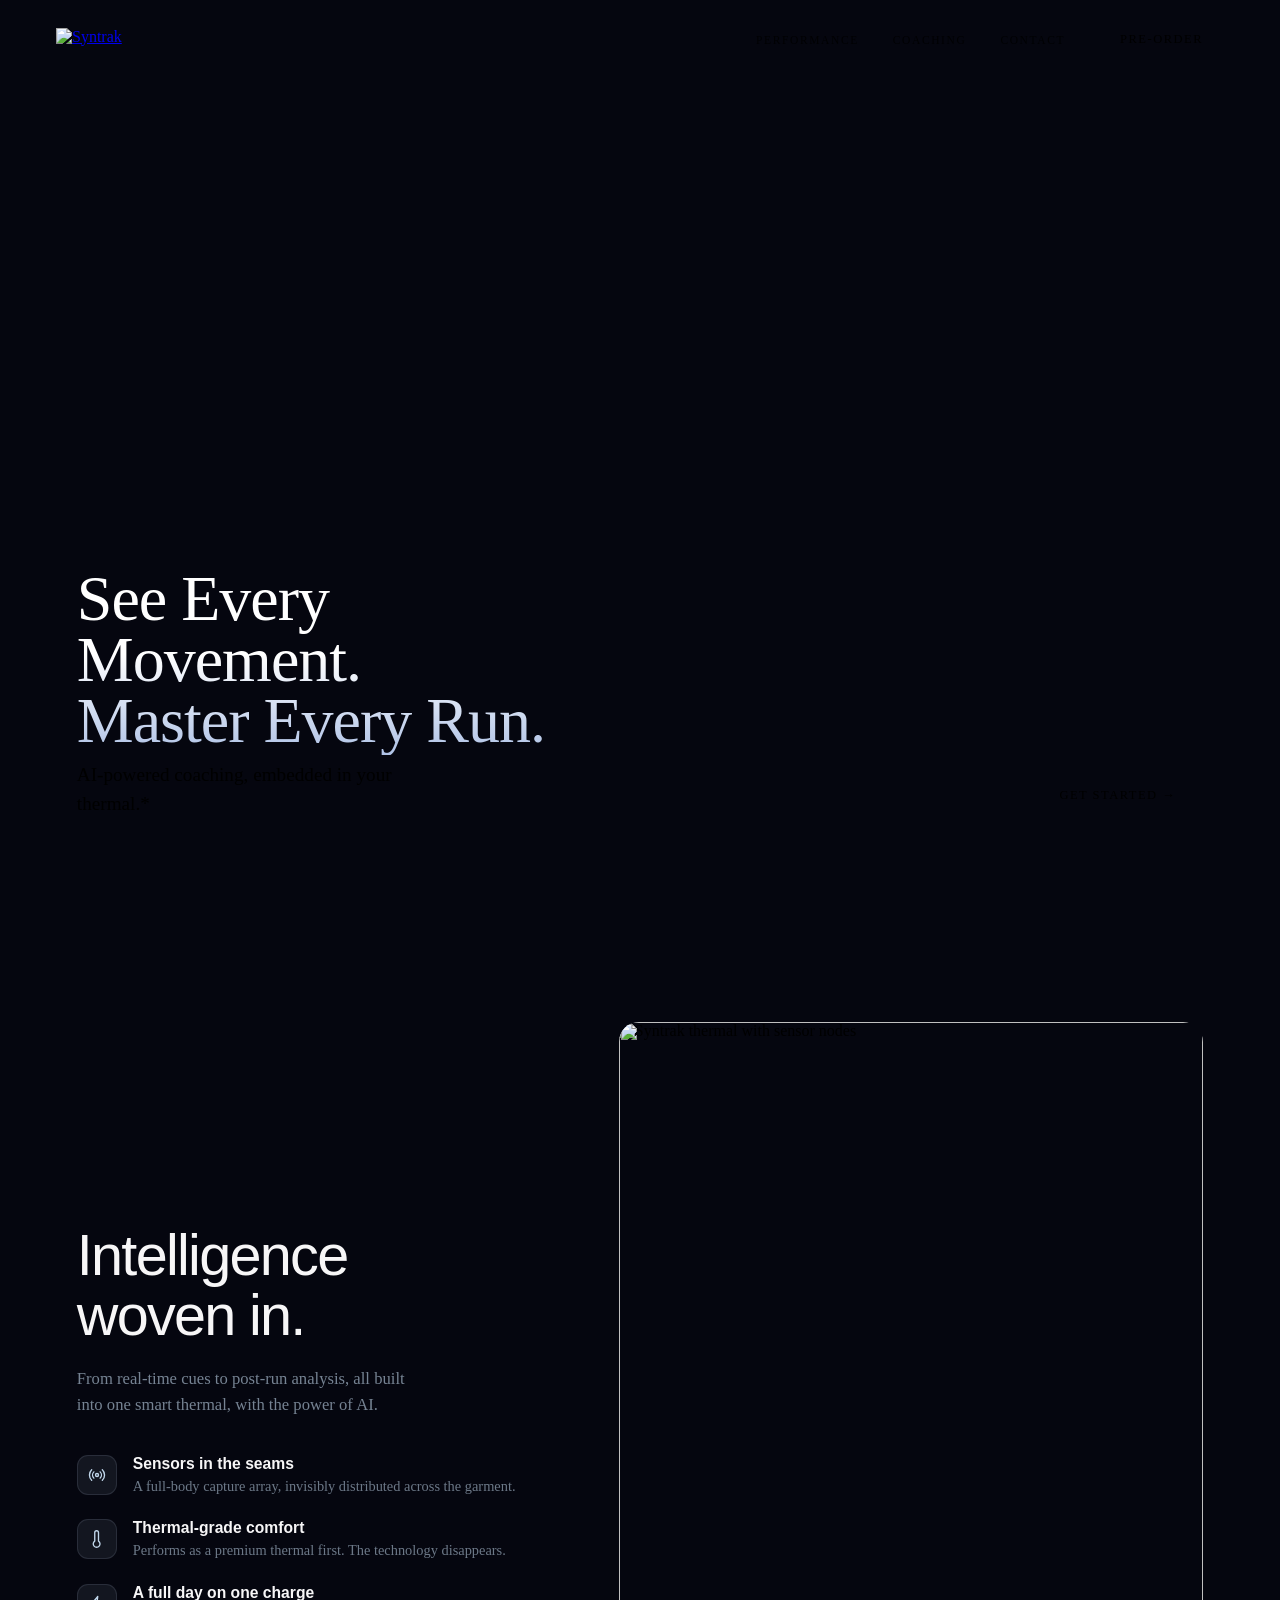
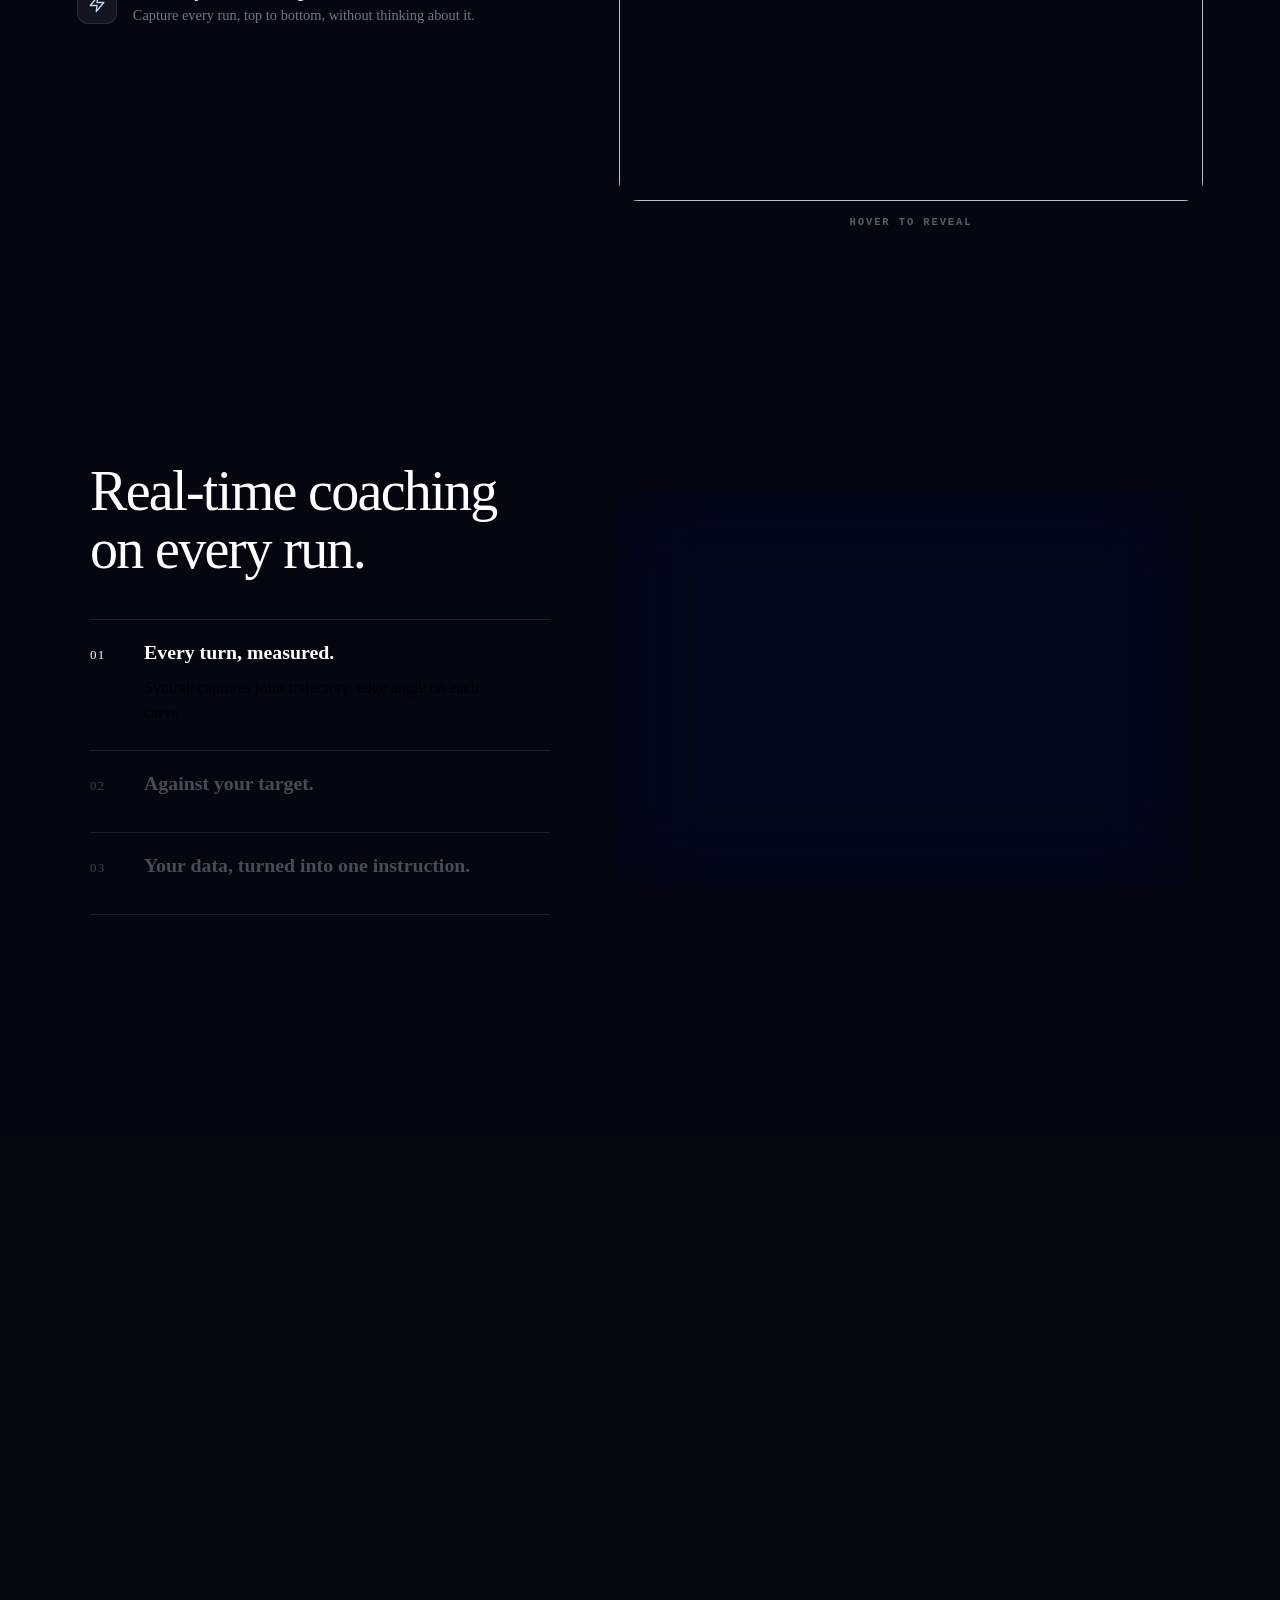
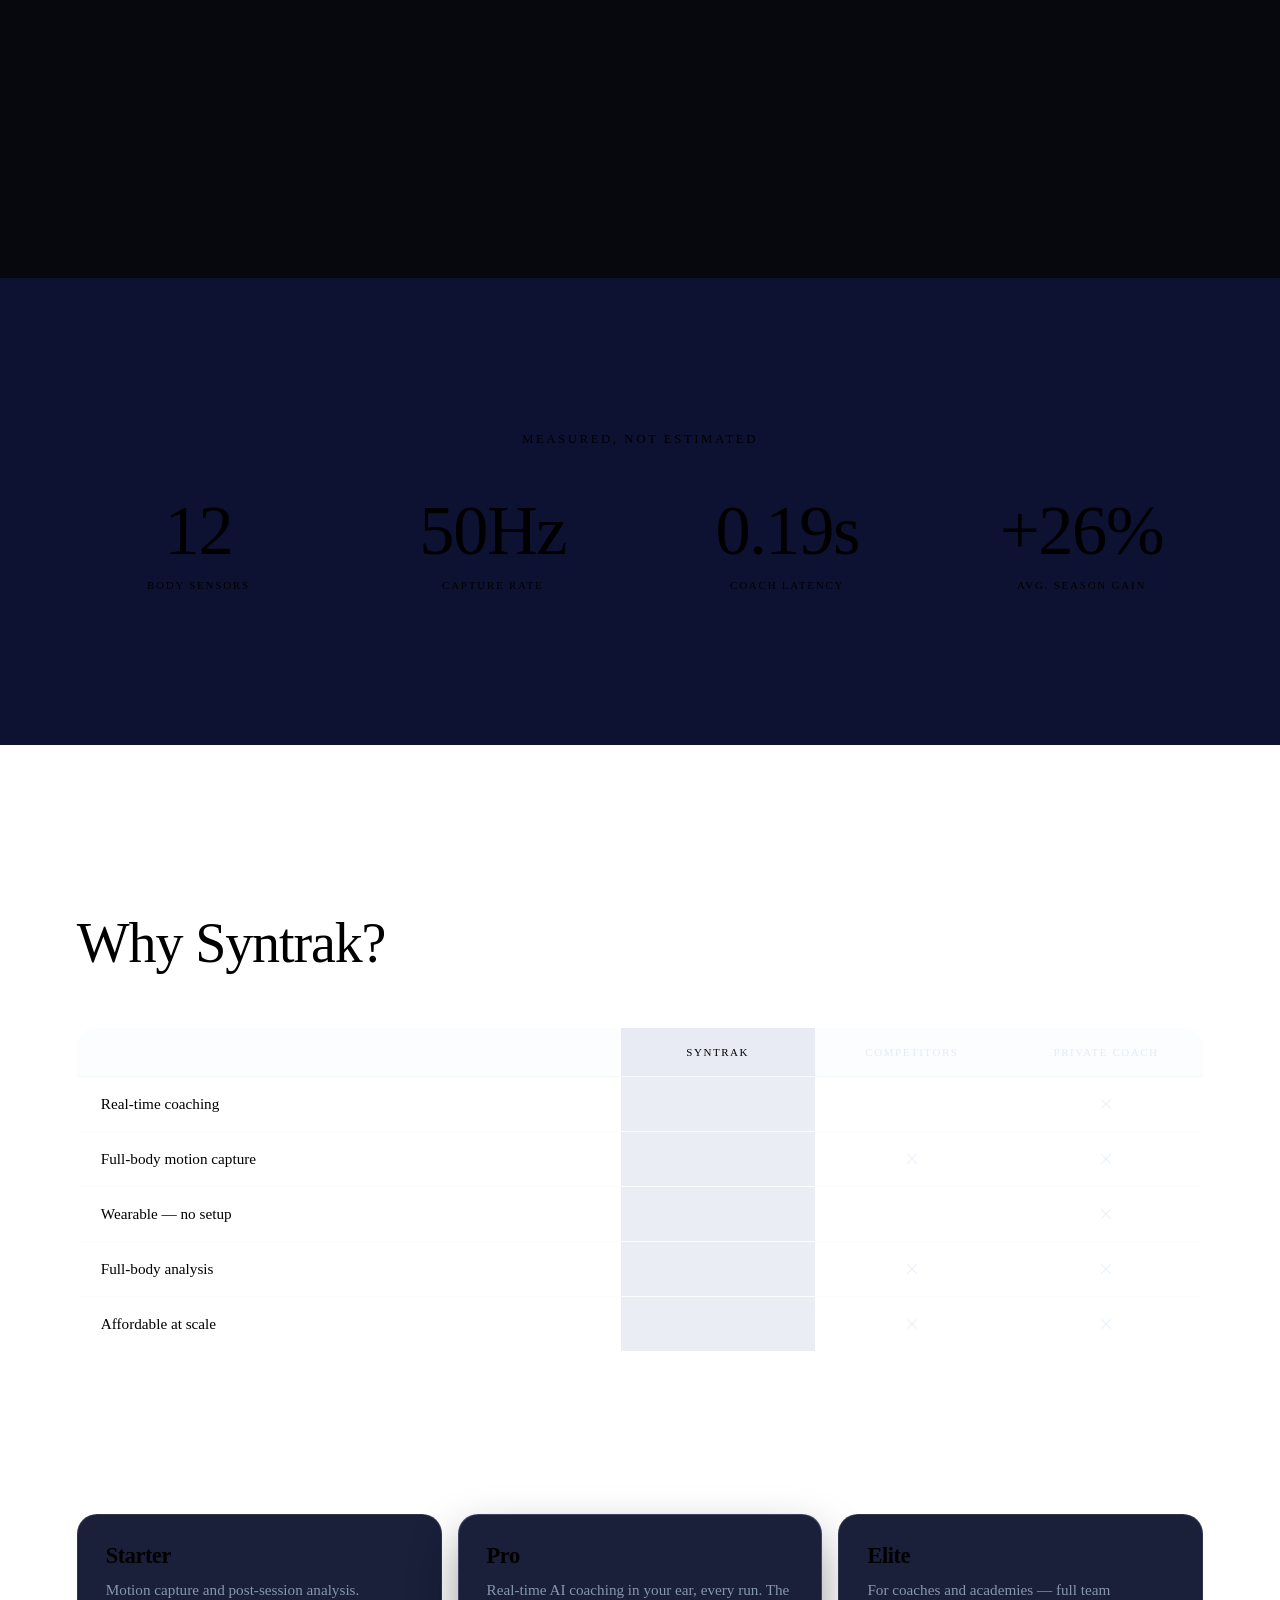
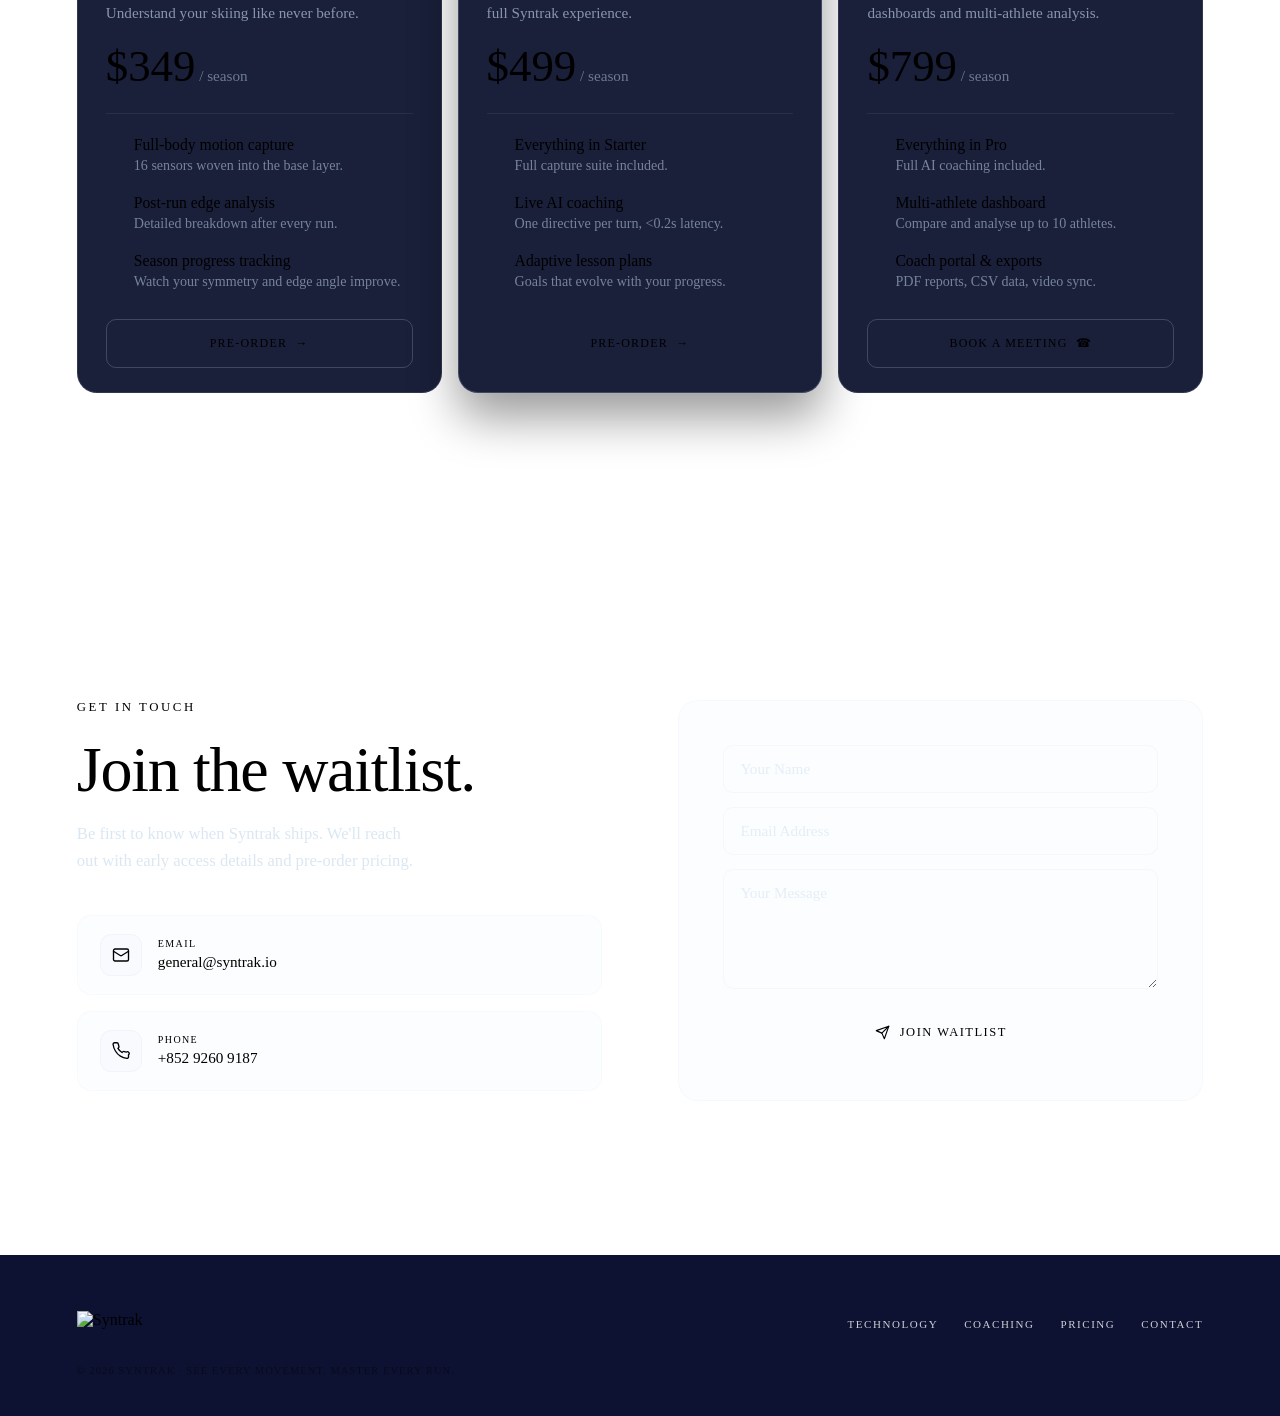
==== index.html @ 3a10c864 "Mobile UX audit fixes: scroll reveal, resize handling, table/stats alignment, tactile buttons" ====
<!DOCTYPE html>
<html lang="en">
<head>
<meta charset="utf-8">
<meta name="viewport" content="width=device-width, initial-scale=1">
<title>Syntrak — See Every Movement. Master Every Run.</title>
<meta name="description" content="Syntrak turns your ski base layer into a precision motion-capture and AI coaching system. See every movement. Master every run.">
<link rel="stylesheet" href="colors_and_type.css">
<link rel="stylesheet" href="landing/site.css">
<link rel="preload" as="image" href="assets/product/thermal-plain2.png" fetchpriority="high">
</head>
<body class="hide-eyebrows">

<!-- ===================== NAV ===================== -->
<nav id="nav">
  <a href="#hero" aria-label="Syntrak home">
    <img class="logo logo-light" src="assets/logo/syntrak-horizontal-white.png" alt="Syntrak">
    <img class="logo logo-dark" src="assets/logo/syntrak-horizontal.png" alt="Syntrak">
  </a>
  <div class="links">
    <a href="#performance" style="font-family: 'Inter Tight'">PERFORMANCE</a>
    <a href="#data-seq" style="font-family: 'Inter Tight'">COACHING</a>
    <a href="#contact" style="font-family: 'Inter Tight'">CONTACT</a>
    <a href="#pricing" class="btn navcta" style="border-radius: 30px">Pre-order</a>
  </div>
</nav>

<!-- ===================== HERO ===================== -->
<header id="hero" data-nav="dark" data-screen-label="Hero">
  <div class="hero-video-wrap">
    <video id="hero-video" autoplay muted loop playsinline preload="auto">
      <source src="assets/Syntrak Hero.mov" type="video/mp4">
    </video>
    <div class="hero-vignette"></div>
  </div>
  <div class="hero-sticky">
    <div class="hero-text">
      <p class="hero-name head-eyebrow">Syntrak Base Layer · Gen 1</p>
      <h1 class="hero-title" style="font-size: clamp(2.4rem, 6.4vw, 4rem); padding: 16px 0px 4px; letter-spacing: clamp(-1px, -0.03em, -2px); line-height: 0.95; font-weight: 500; font-family: 'Inter Tight'">See Every Movement.<br><span style="color: #ffffff00">Master Every Run.</span></h1>
      <p class="hero-sub" style="margin: 6px 0px 0px">AI-powered coaching, embedded in your thermal.*</p>
    </div>
    <div class="hero-cta">
      <a href="#pricing" class="btn btn-primary" style="border-radius: 30px; gap: 10px">GET STARTED →</a>
    </div>
  </div>
</header>

<!-- ===================== THERMAL REVEAL ===================== -->
<section id="performance" class="thermal-hero" data-nav="dark" data-screen-label="Thermal reveal" style="background-color: rgb(5, 6, 15); padding: 122px 0px 8px">
  <div class="th-wrap">
    <div class="th-left">
      <h2 class="th-headline" style="font-weight: 500">Intelligence<br>woven in.</h2>
      <p class="th-sub">From real-time cues to post-run analysis, all built into one smart thermal, with the power of AI.</p>
      <ul class="th-features">
        <li>
          <span class="th-icon"><svg viewBox="0 0 24 24"><circle cx="12" cy="12" r="2"/><path d="M4.9 19.1a10 10 0 0 1 0-14.2M7.8 16.2a6 6 0 0 1 0-8.4m8.4 0a6 6 0 0 1 0 8.4m2.9 2.9a10 10 0 0 0 0-14.2"/></svg></span>
          <div><strong>Sensors in the seams</strong><p>A full-body capture array, invisibly distributed across the garment.</p></div>
        </li>
        <li>
          <span class="th-icon"><svg viewBox="0 0 24 24"><path d="M14 14.76V3.5a2.5 2.5 0 0 0-5 0v11.26a4.5 4.5 0 1 0 5 0z"/></svg></span>
          <div><strong>Thermal-grade comfort</strong><p>Performs as a premium thermal first. The technology disappears.</p></div>
        </li>
        <li>
          <span class="th-icon"><svg viewBox="0 0 24 24"><polygon points="13 2 3 14 12 14 11 22 21 10 12 10 13 2"/></svg></span>
          <div><strong>A full day on one charge</strong><p>Capture every run, top to bottom, without thinking about it.</p></div>
        </li>
      </ul>
    </div>
    <div class="th-right">
      <div class="th-img-wrap" id="th-img-wrap">
        <img class="th-base" src="assets/product/thermal-tech2.png" alt="Syntrak thermal with sensor nodes" draggable="false">
        <img class="th-top" id="th-top" src="assets/product/thermal-plain2.png" alt="" draggable="false" fetchpriority="high">
        <div class="th-cursor" id="th-cursor"></div>
      </div>
      <span class="th-label" style="padding: 0px; line-height: 1.45; font-weight: 600; color: rgba(255, 255, 255, 0.35)">HOVER TO REVEAL</span>
    </div>
  </div>
</section>

<!-- ===================== DATA SEQUENCE (sticky, dark) ===================== -->
<section id="data-seq" class="theme-dark" data-nav="dark" data-screen-label="Data sequence">
  <div class="track">
    <div class="pin" style="background-color: rgb(5, 6, 15)">
      <div class="pin-inner">
        <!-- left: Whoop-style numbered scroll list -->
        <div class="seq-copy">
          <h2 class="headline seq-title" style="font-weight: 500; letter-spacing: -0.03em; font-size: clamp(1.8rem, 4.5vw, 3.5rem)">Real-time coaching on every run.</h2>
          <div class="seq-list">
            <div class="seq-item active" data-step="0">
              <div class="seq-row">
                <span class="seq-num">01</span>
                <h3 class="seq-heading">Every turn, measured.</h3>
              </div>
              <p class="seq-body">Syntrak captures joint trajectory, edge angle on
each carve</p>
            </div>
            <div class="seq-item" data-step="1">
              <div class="seq-row">
                <span class="seq-num">02</span>
                <h3 class="seq-heading">Against your target.</h3>
              </div>
              <p class="seq-body">Your line is mapped against the ideal for the pitch. The gap is where the run is won.</p>
            </div>
            <div class="seq-item" data-step="2">
              <div class="seq-row">
                <span class="seq-num">03</span>
                <h3 class="seq-heading">Your data, turned into one instruction.</h3>
              </div>
              <p class="seq-body">No raw numbers. Live AI coaching gives one clear move, for each turn.</p>
            </div>
          </div>
        </div>

        <!-- right: viz card -->
        <div class="seq-phone" style="line-height: 1.4; padding: 42px 0px 0px">
          <div class="viz seq-viz">
            <div class="viz-head">
              <div class="viz-readout ro-big"><span id="ro-num">0</span><span class="ro-unit">°</span></div>
              <div class="eyebrow" style="margin-left: 10px; color: var(--powder-blue); align-self: flex-end; padding-bottom: 4px; margin: 0px 0px 22px -4px">EDGE ANGLE</div>
            </div>
            <svg viewBox="0 0 480 170" preserveAspectRatio="xMidYMid meet" aria-hidden="true">
              <g stroke="rgba(193,215,235,.10)" stroke-width="1">
                <line x1="0" y1="42" x2="480" y2="42"></line>
                <line x1="0" y1="85" x2="480" y2="85"></line>
                <line x1="0" y1="128" x2="480" y2="128"></line>
              </g>
              <path id="path-target" d="M0,112 C60,112 82,86 120,86 C158,86 180,112 240,112 C300,112 322,84 360,84 C398,84 420,112 480,112"
                    fill="none" stroke="var(--kinetic-gold)" stroke-width="2.5" stroke-dasharray="5 6" opacity="0"></path>
              <path id="path-you" d="M0,120 C60,120 82,60 120,60 C158,60 180,124 240,124 C300,124 322,44 360,44 C398,44 420,112 480,112"
                    fill="none" stroke="var(--slate-blue)" stroke-width="3"></path>
              <circle id="marker" r="5" fill="var(--bright-white)" cx="0" cy="120"></circle>
            </svg>
            <div class="legend">
              <span><span class="key" style="background:var(--slate-blue)"></span>Your edge</span>
              <span id="legend-target" style="opacity:0"><span class="key" style="background:var(--kinetic-gold)"></span>Average</span>
            </div>
            <div class="viz-directive">
              <p class="coach-label">Coach</p>
              <p class="coach-text" id="ro-dtext">Hold the edge longer through the fall line.</p>
            </div>
          </div>
        </div>
      </div>
    </div>
  </div>
</section>

<!-- ===================== STATS (dark) ===================== -->
<section class="section theme-darker" data-nav="dark" data-screen-label="Stats">
  <div class="wrap">
    <p class="eyebrow reveal" style="text-align: center; color: var(--powder-blue); font-weight: 500">Measured, not estimated</p>
    <div class="stat-grid" style="margin-top:48px">
      <div class="stat reveal d1"><div class="num"><span data-count="13">12</span></div><div class="cap">Body sensors</div></div>
      <div class="stat reveal d2"><div class="num"><span data-count="52">0</span><span class="suf">Hz</span></div><div class="cap">Capture rate</div></div>
      <div class="stat reveal d3"><div class="num"><span data-count="0.20" data-decimals="2">0</span><span class="suf">s</span></div><div class="cap">Coach latency</div></div>
      <div class="stat reveal d4"><div class="num"><span class="suf">+</span><span data-count="27">0</span><span class="suf">%</span></div><div class="cap">Avg. season gain</div></div>
    </div>
  </div>
</section>

<!-- ===================== COMPARISON TABLE ===================== -->
<section class="section theme-dark" data-nav="dark" data-screen-label="Comparison" style="padding: 169px 0px 9px">
  <div class="wrap">
    <p class="eyebrow head-eyebrow" style="text-align:center;color:var(--powder-blue);margin-bottom:14px">How we compare</p>
    <h2 class="headline reveal" style="text-align: left; margin-bottom: 56px; font-size: clamp(2rem, 4.5vw, 3.5rem); font-weight: 500">Why Syntrak?</h2>
    <div class="compare-table reveal d1">
      <div class="compare-head">
        <div class="compare-cell compare-feat" style="color: rgba(255, 255, 255, 0.45); font-family: 'Inter Tight'">Feature</div>
        <div class="compare-cell compare-us">Syntrak</div>
        <div class="compare-cell">Competitors</div>
        <div class="compare-cell" style="font-family: 'Inter Tight'">Private Coach</div>
      </div>
      <div class="compare-row">
        <div class="compare-cell compare-feat">Real-time coaching</div>
        <div class="compare-cell compare-us" data-icon="check"></div>
        <div class="compare-cell" data-icon="check"></div>
        <div class="compare-cell" data-icon="x"></div>
      </div>
      <div class="compare-row">
        <div class="compare-cell compare-feat">Full-body motion capture</div>
        <div class="compare-cell compare-us" data-icon="check"></div>
        <div class="compare-cell" data-icon="x"></div>
        <div class="compare-cell" data-icon="x"></div>
      </div>
      <div class="compare-row">
        <div class="compare-cell compare-feat">Wearable — no setup</div>
        <div class="compare-cell compare-us" data-icon="check"></div>
        <div class="compare-cell" data-icon="check"></div>
        <div class="compare-cell" data-icon="x"></div>
      </div>
      <div class="compare-row">
        <div class="compare-cell compare-feat">Full-body analysis</div>
        <div class="compare-cell compare-us" data-icon="check"></div>
        <div class="compare-cell" data-icon="x"></div>
        <div class="compare-cell" data-icon="x"></div>
      </div>
      <div class="compare-row">
        <div class="compare-cell compare-feat">Affordable at scale</div>
        <div class="compare-cell compare-us" data-icon="check"></div>
        <div class="compare-cell" data-icon="x"></div>
        <div class="compare-cell" data-icon="x"></div>
      </div>
    </div>
  </div>
</section>

<!-- ===================== PRICING (dark) ===================== -->
<section id="pricing" class="section theme-dark" data-nav="dark" data-screen-label="Pricing">
  <div class="wrap">
    <div class="pricing-grid reveal">

      <!-- Starter -->
      <div class="plan-card" style="background-color: rgb(26, 31, 58)">
        <div class="plan-top">
          <h3 class="plan-name">Starter</h3>
          <p class="plan-desc">Motion capture and post-session analysis. Understand your skiing like never before.</p>
          <div class="plan-price">$349<span class="plan-per"> / season</span></div>
        </div>
        <ul class="plan-features">
          <li><span class="plan-check" data-icon="check"></span><div><strong>Full-body motion capture</strong><p>16 sensors woven into the base layer.</p></div></li>
          <li><span class="plan-check" data-icon="check"></span><div><strong>Post-run edge analysis</strong><p>Detailed breakdown after every run.</p></div></li>
          <li><span class="plan-check" data-icon="check"></span><div><strong>Season progress tracking</strong><p>Watch your symmetry and edge angle improve.</p></div></li>
        </ul>
        <a href="#contact" class="plan-btn plan-btn-ghost">Pre-order &nbsp;→</a>
      </div>

      <!-- Pro (featured) -->
      <div class="plan-card plan-card--featured">
        <div class="plan-top">
          <h3 class="plan-name">Pro</h3>
          <p class="plan-desc">Real-time AI coaching in your ear, every run. The full Syntrak experience.</p>
          <div class="plan-price">$499<span class="plan-per"> / season</span></div>
        </div>
        <ul class="plan-features">
          <li><span class="plan-check" data-icon="check"></span><div><strong>Everything in Starter</strong><p>Full capture suite included.</p></div></li>
          <li><span class="plan-check" data-icon="check"></span><div><strong>Live AI coaching</strong><p>One directive per turn, &lt;0.2s latency.</p></div></li>
          <li><span class="plan-check" data-icon="check"></span><div><strong>Adaptive lesson plans</strong><p>Goals that evolve with your progress.</p></div></li>
        </ul>
        <a href="#contact" class="plan-btn plan-btn-primary">Pre-order &nbsp;→</a>
      </div>

      <!-- Elite -->
      <div class="plan-card" style="background-color: rgb(26, 31, 58)">
        <div class="plan-top">
          <h3 class="plan-name">Elite</h3>
          <p class="plan-desc">For coaches and academies — full team dashboards and multi-athlete analysis.</p>
          <div class="plan-price">$799<span class="plan-per"> / season</span></div>
        </div>
        <ul class="plan-features">
          <li><span class="plan-check" data-icon="check"></span><div><strong>Everything in Pro</strong><p>Full AI coaching included.</p></div></li>
          <li><span class="plan-check" data-icon="check"></span><div><strong>Multi-athlete dashboard</strong><p>Compare and analyse up to 10 athletes.</p></div></li>
          <li><span class="plan-check" data-icon="check"></span><div><strong>Coach portal &amp; exports</strong><p>PDF reports, CSV data, video sync.</p></div></li>
        </ul>
        <a href="#contact" class="plan-btn plan-btn-ghost">Book a meeting &nbsp;☎</a>
      </div>

    </div>
  </div>
</section>

<!-- ===================== CONTACT ===================== -->
<section id="contact" class="section theme-dark" data-nav="dark" data-screen-label="Contact">
  <div class="wrap">
    <div class="contact-grid">

      <!-- Left: info -->
      <div class="contact-info reveal">
        <p class="eyebrow" style="color: var(--powder-blue)">Get in touch</p>
        <h2 class="headline" style="font-weight: 500; margin-bottom: 16px">Join the waitlist.</h2>
        <p class="contact-sub">Be first to know when Syntrak ships. We'll reach out with early access details and pre-order pricing.</p>

        <div class="contact-cards">
          <a class="contact-card" href="mailto:general@syntrak.io">
            <span class="contact-icon">
              <svg viewBox="0 0 24 24" fill="none" stroke="currentColor" stroke-width="1.8" stroke-linecap="round" stroke-linejoin="round"><rect width="20" height="16" x="2" y="4" rx="2"/><path d="m22 7-8.97 5.7a1.94 1.94 0 0 1-2.06 0L2 7"/></svg>
            </span>
            <div>
              <p class="contact-card-label">Email</p>
              <p class="contact-card-value">general@syntrak.io</p>
            </div>
          </a>
          <a class="contact-card" id="phone-card" href="tel:+85292609187" onclick="copyPhone()">
            <span class="contact-icon">
              <svg viewBox="0 0 24 24" fill="none" stroke="currentColor" stroke-width="1.8" stroke-linecap="round" stroke-linejoin="round"><path d="M22 16.92v3a2 2 0 0 1-2.18 2 19.79 19.79 0 0 1-8.63-3.07A19.5 19.5 0 0 1 4.58 12 19.79 19.79 0 0 1 1.49 3.35 2 2 0 0 1 3.47 1h3a2 2 0 0 1 2 1.72c.127.96.361 1.903.7 2.81a2 2 0 0 1-.45 2.11L7.91 8.5a16 16 0 0 0 5.55 5.55l.86-.86a2 2 0 0 1 2.11-.45c.907.339 1.85.573 2.81.7A2 2 0 0 1 22 16.92z"/></svg>
            </span>
            <div>
              <p class="contact-card-label">Phone</p>
              <p class="contact-card-value">+852 9260 9187</p>
            </div>
          </a>

          <!-- clipboard toast -->
          <div id="copy-toast" style="
            position:fixed; bottom:36px; left:50%; transform:translateX(-50%) translateY(6px);
            display:flex; align-items:center; gap:7px;
            font-family:'Inter Tight',sans-serif; font-size:.88rem; font-weight:500;
            color:rgba(193,215,235,.9);
            background:none; border:none; pointer-events:none;
            opacity:0; transition:opacity .25s ease, transform .25s ease;
            z-index:9999;
          ">
            <svg width="13" height="13" viewBox="0 0 24 24" fill="none" stroke="currentColor" stroke-width="2" stroke-linecap="round" stroke-linejoin="round"><rect width="14" height="14" x="8" y="8" rx="2"/><path d="M4 16c-1.1 0-2-.9-2-2V4c0-1.1.9-2 2-2h10c1.1 0 2 .9 2 2"/></svg>
            Copied to clipboard
          </div>
          <script>
            (function(){
              var toastTimer;
              window.copyPhone = function() {
                navigator.clipboard.writeText('+852 9260 9187').then(function() {
                  var t = document.getElementById('copy-toast');
                  clearTimeout(toastTimer);
                  t.style.opacity = '1';
                  t.style.transform = 'translateX(-50%) translateY(0)';
                  toastTimer = setTimeout(function() {
                    t.style.opacity = '0';
                    t.style.transform = 'translateX(-50%) translateY(6px)';
                  }, 2000);
                });
              };
            })();
          </script>
        </div>
      </div>

      <!-- Right: form -->
      <div class="contact-form-wrap reveal d1">
        <div data-fs-success class="fs-feedback fs-success"></div>
        <div data-fs-error class="fs-feedback fs-error"></div>
        <form class="contact-form" id="contact-form">
          <div class="contact-field">
            <input class="contact-input" type="text" placeholder="Your Name" name="name" required data-fs-field>
            <span data-fs-error="name" class="fs-field-error"></span>
          </div>
          <div class="contact-field">
            <input class="contact-input" type="email" placeholder="Email Address" name="email" required data-fs-field>
            <span data-fs-error="email" class="fs-field-error"></span>
          </div>
          <div class="contact-field">
            <textarea class="contact-input contact-textarea" placeholder="Your Message" name="message" rows="4" data-fs-field></textarea>
            <span data-fs-error="message" class="fs-field-error"></span>
          </div>
          <button type="submit" class="btn btn-primary contact-submit" data-fs-submit-btn>
            <svg viewBox="0 0 24 24" fill="none" stroke="currentColor" stroke-width="1.8" stroke-linecap="round" stroke-linejoin="round" style="width:15px;height:15px"><path d="m22 2-7 20-4-9-9-4Z"/><path d="M22 2 11 13"/></svg>
            Join Waitlist
          </button>
        </form>
        <script src="https://unpkg.com/@formspree/ajax@1" defer></script>
      </div>

    </div>
  </div>
</section>

<!-- ===================== FOOTER ===================== -->
<footer id="footer" data-nav="dark">
  <div class="wrap">
    <div class="frow">
      <img src="assets/logo/syntrak-horizontal-white.png" alt="Syntrak">
      <div class="flinks">
        <a href="#performance" style="color: rgb(255, 255, 255); font-weight: 500">Technology</a>
        <a href="#data-seq" style="color: rgb(255, 255, 255); font-weight: 500">COACHING</a>
        <a href="#pricing" style="font-weight: 500; color: rgb(255, 255, 255)">Pricing</a>
        <a href="#contact" style="font-weight: 500; color: rgb(255, 255, 255)">Contact</a>
      </div>
    </div>
    <div class="legal">© 2026 Syntrak · See every movement. Master every run.</div>
  </div>
</footer>

<script src="landing/site.js"></script>
</body>
</html>
---- landing/site.css ----
/* ============================================================
   SYNTRAK — Landing page styles
   Layout, sections, reveals. Tokens come from colors_and_type.css.
   Apple-rhythm alternating dark/light · Whoop-style data moments.
   ============================================================ */

* { box-sizing: border-box; }
html { scroll-behavior: smooth; -webkit-font-smoothing: antialiased; text-rendering: optimizeLegibility; }
body { margin: 0; background: var(--syntrak-blue); color: var(--text); font-family: var(--font-body); font-weight: 300; overflow-x: hidden; }
img { display: block; max-width: 100%; }

/* ---------- shared rhythm ---------- */
.section { position: relative; z-index: 1; padding: clamp(96px, 12vw, 180px) 0; }
.wrap { width: min(1200px, 88vw); margin: 0 auto; }
.wrap-narrow { width: min(820px, 88vw); margin: 0 auto; }

.theme-dark  { background: var(--syntrak-blue); color: var(--bright-white); }
.theme-darker{ background: #0E1232; color: var(--bright-white); }
.theme-light { background: var(--bright-white); color: var(--syntrak-blue); }
.theme-sand  { background: var(--sand); color: var(--syntrak-blue); }

/* ---------- type helpers ---------- */
.eyebrow {
  font-family: var(--font-mono); font-weight: 300; text-transform: uppercase;
  letter-spacing: 0.2em; font-size: clamp(11px, 1vw, 13px);
  color: var(--slate-blue); margin: 0 0 22px;
}
.theme-dark .eyebrow, .theme-darker .eyebrow { color: var(--powder-blue); }
.display {
  font-family: var(--head-font, var(--font-body)); text-transform: var(--head-case, none); font-weight: var(--head-weight, 700);
  font-size: clamp(2.6rem, 7vw, 6.2rem); line-height: 0.96; letter-spacing: -0.02em; margin: 0;
}
.headline {
  font-family: var(--head-font, var(--font-body)); text-transform: var(--head-case, none); font-weight: var(--head-weight, 700);
  font-size: clamp(2rem, 5vw, 4rem); line-height: 1.04; letter-spacing: -0.02em; margin: 0;
}
.lede {
  font-weight: 300; font-size: clamp(1.15rem, 1.7vw, 1.6rem); line-height: 1.5;
  color: var(--text-muted); max-width: 30ch;
}
.theme-dark .lede, .theme-darker .lede { color: var(--powder-blue); }
.measure { max-width: 54ch; }

/* ---------- buttons ---------- */
.btn {
  font-family: var(--font-mono); text-transform: uppercase; letter-spacing: 0.12em;
  font-size: 12.5px; font-weight: 500; border-radius: 10px; padding: 15px 26px;
  border: 1px solid transparent; cursor: pointer; display: inline-flex; align-items: center; gap: 9px;
  text-decoration: none; transition: transform .14s ease, background .18s ease, box-shadow .18s ease, border-color .18s ease;
}
.btn:hover { transform: translateY(-2px); }
.btn:active { transform: translateY(0) scale(.97); transition-duration: .06s; }
.btn-primary { background: var(--bright-white); color: var(--syntrak-blue); }
.btn-primary:hover { box-shadow: 0 10px 30px rgba(247,246,247,.18); }
.btn-primary:active { box-shadow: 0 3px 10px rgba(247,246,247,.12); }
.theme-light .btn-primary, .theme-sand .btn-primary { background: var(--syntrak-blue); color: var(--bright-white); }
.theme-light .btn-primary:hover, .theme-sand .btn-primary:hover { background: var(--primary-hover); }
.btn-accent { background: var(--kinetic-gold); color: var(--syntrak-blue); }
.btn-accent:hover { box-shadow: 0 10px 30px rgba(218,178,111,.32); }
.btn-ghost { background: transparent; color: currentColor; border-color: currentColor; opacity: .9; }
.btn-ghost:hover { opacity: 1; background: rgba(255,255,255,.06); }
.theme-light .btn-ghost:hover, .theme-sand .btn-ghost:hover { background: rgba(19,24,64,.05); }

/* ---------- nav ---------- */
#nav {
  position: fixed; inset: 0 0 auto 0; z-index: 100; display: flex; align-items: center;
  justify-content: space-between; padding: 20px clamp(20px, 5vw, 56px);
  transition: background .3s ease, backdrop-filter .3s ease, border-color .3s ease, padding .3s ease;
  border-bottom: 1px solid transparent;
}
#nav.scrolled { background: rgba(19,24,64,.72); backdrop-filter: blur(14px) saturate(140%); border-bottom-color: rgba(193,215,235,.12); padding-top: 14px; padding-bottom: 14px; }
#nav.scrolled.on-light { background: rgba(247,246,247,.78); border-bottom-color: rgba(19,24,64,.10); }
#nav .logo { height: 24px; width: auto; transition: opacity .25s ease; }
#nav .logo-dark { display: none; }
#nav.on-light .logo-light { display: none; }
#nav.on-light .logo-dark { display: block; }
#nav .links { display: flex; gap: 34px; align-items: center; }
#nav .links a:not(.btn) {
  font-family: var(--font-mono); text-transform: uppercase; letter-spacing: 0.14em; font-size: 11.5px;
  color: var(--bright-white); text-decoration: none; opacity: .82; transition: opacity .2s ease, color .25s ease;
}
#nav .links a:not(.btn):hover { opacity: 1; }
#nav.on-light .links a:not(.btn) { color: var(--syntrak-blue); }
#nav .navcta { background: var(--bright-white); color: var(--syntrak-blue); padding: 11px 20px; }
#nav.on-light .navcta { background: var(--syntrak-blue); color: var(--bright-white); }
@media (max-width: 720px) { #nav .links a:not(.btn) { display: none; } }

/* ---------- hero (video background) ---------- */
#hero {
  position: relative; z-index: 0;
  min-height: 100svh; overflow: hidden;
  background: #05060F;
}

#hero .hero-video-wrap {
  position: absolute; inset: 0; z-index: 0;
}
#hero-video {
  width: 100%; height: 100%;
  object-fit: cover; object-position: center center;
  display: block;
}
#hero .hero-vignette {
  position: absolute; inset: 0;
  pointer-events: none; z-index: 1;
  background:
    linear-gradient(to top, rgba(5,6,15,1.0) 0%, rgba(5,6,15,.85) 18%, rgba(5,6,15,.4) 45%, rgba(5,6,15,.15) 70%, transparent 100%),
    radial-gradient(ellipse 55% 100% at -2% 52%, rgba(5,6,15,.85) 0%, transparent 60%),
    radial-gradient(ellipse 55% 100% at 102% 52%, rgba(5,6,15,.85) 0%, transparent 60%);
}

#hero .hero-sticky {
  position: relative; z-index: 2;
  min-height: 100svh;
  display: flex; flex-direction: column;
  justify-content: flex-end;
  padding: 0 clamp(40px, 6vw, 88px) clamp(72px, 9vh, 108px);
}
#hero .hero-text {
  display: flex; flex-direction: column; align-items: flex-start;
  max-width: 520px;
}
#hero .hero-name {
  font-family: var(--font-mono); text-transform: uppercase; letter-spacing: .2em;
  font-size: clamp(11px, 1vw, 13px); color: var(--powder-blue); margin: 0 0 18px;
}
#hero .hero-title {
  font-family: var(--head-font, var(--font-body)); text-transform: var(--head-case, none);
  font-weight: var(--head-weight, 700); font-size: clamp(2.6rem, 6.4vw, 5.6rem);
  line-height: 1.04; letter-spacing: -0.025em; padding-bottom: 0.06em; margin: 0;
  background: linear-gradient(180deg, #FFFFFF 0%, #FFFFFF 50%, #AFC2E6 100%);
  -webkit-background-clip: text; background-clip: text; color: transparent;
}
#hero .hero-sub {
  font-family: var(--font-body); text-transform: none; font-weight: 300;
  font-size: clamp(1rem, 1.5vw, 1.35rem); line-height: 1.5;
  color: var(--powder-blue); margin: 20px 0 0; max-width: 38ch;
}
#hero .hero-cta {
  position: absolute;
  right: clamp(40px, 6vw, 88px);
  bottom: clamp(72px, 9vh, 108px);
  z-index: 4;
}

@media (max-width: 767px) {
  #hero .hero-text {
    position: static; text-align: center; align-items: center;
    max-width: 90vw;
  }
  #hero .hero-cta {
    position: static; margin-top: 24px;
  }
  #hero .hero-card-wrap {
    top: clamp(60px, 10vh, 100px); left: 50%; transform: translateX(-50%);
    width: 90vw;
  }
}
@media (prefers-reduced-motion: reduce) {
  #hero { height: auto; }
  #hero .hero-glow { animation: none; }
  #hero .hero-card { transform: none !important; }
  #hero .hero-text { transform: none !important; }
}
.scroll-cue { position: absolute; left: 50%; bottom: 30px; transform: translateX(-50%); z-index: 2; display: flex; flex-direction: column; align-items: center; gap: 9px; }
.scroll-cue .dot { width: 22px; height: 36px; border: 1.5px solid rgba(193,215,235,.5); border-radius: 12px; position: relative; }
.scroll-cue .dot::after { content: ""; position: absolute; top: 6px; left: 50%; width: 3px; height: 7px; background: var(--powder-blue); border-radius: 2px; transform: translateX(-50%); animation: cue 1.8s ease-in-out infinite; }
.scroll-cue span { font-family: var(--font-mono); text-transform: uppercase; letter-spacing: .2em; font-size: 10px; color: rgba(193,215,235,.6); }
@keyframes cue { 0%,100% { opacity: 0; transform: translate(-50%, 0); } 30% { opacity: 1; } 60% { opacity: 1; transform: translate(-50%, 12px); } }

/* ---------- hero beams canvas ---------- */
#hero-beams {
  position: absolute; inset: 0; width: 100%; height: 100%;
  z-index: 0; pointer-events: none; display: block;
}

/* ---------- ticker ---------- */
#ticker { padding: 28px 0 32px; overflow: hidden; background: #07080f; }
.ticker-label {
  text-align: center; font-family: var(--font-mono); text-transform: uppercase;
  letter-spacing: .2em; font-size: 10.5px; color: rgba(193,215,235,.35);
  margin: 0 0 26px;
}
.ticker-wrap { overflow: hidden; position: relative; }
.ticker-wrap::before, .ticker-wrap::after {
  content: ''; position: absolute; top: 0; bottom: 0; width: 140px; z-index: 2; pointer-events: none;
}
.ticker-wrap::before { left: 0; background: linear-gradient(to right, #07080f 0%, transparent 100%); }
.ticker-wrap::after  { right: 0; background: linear-gradient(to left,  #07080f 0%, transparent 100%); }
.ticker-track {
  display: flex; align-items: center; gap: 72px;
  width: max-content;
  animation: ticker-scroll 34s linear infinite;
}
.ticker-track:hover { animation-play-state: paused; }
.ticker-logo {
  width: 200px; height: 68px;
  flex-shrink: 0; opacity: .55;
  transition: opacity .25s ease;
  --slot-radius: 6px;
}
.ticker-logo:hover { opacity: .85; }
@keyframes ticker-scroll {
  from { transform: translateX(0); }
  to   { transform: translateX(-50%); }
}
@media (prefers-reduced-motion: reduce) {
  .ticker-track { animation: none; }
}

/* ---------- two-column feature ---------- */
.split { display: grid; grid-template-columns: 1.05fr 1fr; gap: clamp(40px, 6vw, 96px); align-items: center; }
.split.reverse { grid-template-columns: 1fr 1.05fr; }
.split.reverse .split-media { order: -1; }
@media (max-width: 860px) { .split, .split.reverse { grid-template-columns: 1fr; } .split.reverse .split-media { order: 0; } }

.feature-list { list-style: none; padding: 0; margin: 36px 0 0; display: flex; flex-direction: column; gap: 22px; }
.feature-list li { display: flex; gap: 16px; align-items: flex-start; }
.feature-list .ic { flex-shrink: 0; width: 44px; height: 44px; border-radius: 12px; display: grid; place-items: center; border: 1px solid var(--stroke); }
.theme-light .feature-list .ic, .theme-sand .feature-list .ic { background: #fff; }
.feature-list .ic svg { width: 22px; height: 22px; stroke: var(--slate-blue); }
.feature-list h4 { font-family: var(--font-body); font-weight: 600; font-size: 1.05rem; margin: 2px 0 4px; }
.feature-list p { margin: 0; font-weight: 300; color: var(--text-muted); font-size: .98rem; line-height: 1.45; max-width: 42ch; }

/* media frames */
.media-frame { position: relative; border-radius: 20px; overflow: hidden; box-shadow: var(--shadow-lg); aspect-ratio: 4 / 5; }
.media-frame image-slot { width: 100%; height: 100%; }
.media-tag { position: absolute; left: 16px; bottom: 16px; z-index: 3; font-family: var(--font-mono); text-transform: uppercase; letter-spacing: .14em; font-size: 10.5px; color: var(--bright-white); background: rgba(14,18,50,.55); backdrop-filter: blur(6px); padding: 7px 12px; border-radius: 999px; }

/* ---------- thermal reveal ---------- */
.thermal-hero { background: #08090f; width: 100%; position: relative; padding: clamp(72px,10vw,130px) 0; box-sizing: border-box; }
.thermal-hero .th-wrap { display: grid; grid-template-columns: 45fr 55fr; gap: clamp(40px,5vw,80px); align-items: center; width: min(1200px,88vw); margin: 0 auto; min-height: 80vh; }
.thermal-hero .th-left { display: flex; flex-direction: column; justify-content: center; }
.thermal-hero .th-headline { font-family: 'Inter Tight', sans-serif; font-weight: 700; font-size: clamp(2.4rem,4.5vw,3.8rem); line-height: 1.04; letter-spacing: -0.03em; color: #F7F6F7; margin: 0 0 20px; }
.thermal-hero .th-sub { font-weight: 300; font-size: clamp(.95rem,1.3vw,1.1rem); line-height: 1.6; color: rgba(193,215,235,.6); margin: 0 0 36px; max-width: 42ch; }
.thermal-hero .th-features { list-style: none; padding: 0; margin: 0; display: flex; flex-direction: column; gap: 22px; }
.thermal-hero .th-features li { display: flex; gap: 16px; align-items: flex-start; }
.thermal-hero .th-icon { flex-shrink: 0; width: 40px; height: 40px; border-radius: 11px; background: rgba(193,215,235,.08); border: 1px solid rgba(193,215,235,.12); display: grid; place-items: center; }
.thermal-hero .th-icon svg { width: 18px; height: 18px; stroke: #C1D7EB; fill: none; stroke-width: 1.8; stroke-linecap: round; stroke-linejoin: round; }
.thermal-hero .th-features strong { display: block; font-weight: 600; font-size: .98rem; color: #F7F6F7; margin-bottom: 3px; font-family: 'Inter Tight', sans-serif; }
.thermal-hero .th-features p { margin: 0; font-weight: 300; font-size: .9rem; color: rgba(193,215,235,.55); line-height: 1.5; }
.thermal-hero .th-right { position: relative; display: flex; flex-direction: column; align-items: flex-end; gap: 14px; }
.thermal-hero .th-img-wrap { position: relative; width: 100%; aspect-ratio: 3/4; overflow: hidden; border-radius: 20px; cursor: none; }
.thermal-hero .th-base, .thermal-hero .th-top { position: absolute; inset: 0; width: 100%; height: 100%; object-fit: cover; object-position: center top; display: block; user-select: none; }
.thermal-hero .th-top { -webkit-mask-image: radial-gradient(circle 0px at -9999px -9999px, transparent 0%, black 0%); mask-image: radial-gradient(circle 0px at -9999px -9999px, transparent 0%, black 0%); }
.thermal-hero .th-cursor { position: absolute; width: 44px; height: 44px; border-radius: 50%; border: 1.5px solid rgba(60,200,255,.55); box-shadow: 0 0 14px rgba(60,200,255,.2), inset 0 0 8px rgba(60,200,255,.08); pointer-events: none; z-index: 10; transform: translate(-50%,-50%) scale(0); opacity: 0; transition: transform .2s ease, opacity .2s ease; }
.thermal-hero .th-label { font-family: 'DM Mono', monospace; text-transform: uppercase; letter-spacing: .18em; font-size: 10.5px; color: rgba(193,215,235,.35); text-align: center; width: 100%; display: block; padding-top: 16px; }
@media (max-width: 768px) {
  .thermal-hero .th-wrap { grid-template-columns: 1fr; }
  .thermal-hero .th-right { order: -1; }
  .thermal-hero .th-img-wrap { cursor: auto; }
  /* touch: no hover — plain thermal covers the tech shot, then fades out
     on scroll-into-view (class added by IntersectionObserver in site.js) */
  .thermal-hero .th-top { mask-image: none; -webkit-mask-image: none; transition: opacity 1.4s ease .3s; }
  .thermal-hero.th-revealed .th-top { opacity: 0; }
  .thermal-hero .th-cursor { display: none; }
  .thermal-hero .th-label { visibility: hidden; }
}

/* ---------- sticky data sequence ---------- */
#data-seq { position: relative; z-index: 1; background: #07080e; }
#data-seq .pin { background: #07080e; }
/* contrast adjustments for #07080e background */
#data-seq .seq-heading { color: rgba(255,255,255,.28); }
#data-seq .seq-item.active .seq-heading,
#data-seq .seq-item.active .seq-num { color: #ffffff; }
#data-seq .seq-item.done .seq-heading { color: rgba(255,255,255,.6); }
#data-seq .seq-item.done .seq-num { color: rgba(255,255,255,.45); }
#data-seq .seq-body { color: var(--powder-blue); }
#data-seq .seq-title { color: #ffffff; }
#data-seq .seq-item { border-top-color: rgba(255,255,255,.10); }
#data-seq .seq-item:last-child { border-bottom-color: rgba(255,255,255,.10); }
#data-seq .track { height: 360vh; }
#data-seq .pin { position: sticky; top: 0; height: 100svh; display: grid; place-items: center; overflow: hidden; }
#data-seq .pin-inner { width: min(1100px, 90vw); display: grid; grid-template-columns: 1fr 1.25fr; gap: clamp(30px, 5vw, 70px); align-items: center; }
@media (max-width: 860px) { #data-seq .pin-inner { grid-template-columns: 1fr; gap: 28px; } #data-seq .seq-copy { text-align: center; } }

/* ---------- data sequence — Whoop-style numbered list ---------- */
.seq-title { margin: 0 0 40px; }
.seq-list { display: flex; flex-direction: column; }
.seq-item { border-top: 1px solid rgba(193,215,235,.13); padding: 20px 0; }
.seq-item:last-child { border-bottom: 1px solid rgba(193,215,235,.13); }
.seq-row { display: flex; gap: 22px; align-items: baseline; }
.seq-num { font-family: var(--font-mono); font-size: 13px; font-weight: 300; letter-spacing: .1em; color: rgba(193,215,235,.28); min-width: 32px; flex-shrink: 0; transition: color .4s ease; }
.seq-heading { font-family: var(--head-font, var(--font-body)); font-weight: 700; font-size: clamp(1.05rem, 1.55vw, 1.4rem); line-height: 1.25; margin: 0; color: rgba(193,215,235,.28); transition: color .4s ease; text-transform: var(--head-case, none); }
.seq-body { margin: 12px 0 4px 54px; font-weight: 300; font-size: 1rem; line-height: 1.55; color: var(--powder-blue); max-width: 46ch; max-height: 0; overflow: hidden; opacity: 0; transition: max-height .5s cubic-bezier(.2,.7,.2,1), opacity .4s ease; }
.seq-item.active .seq-num { color: var(--bright-white); }
.seq-item.active .seq-heading { color: var(--bright-white); }
.seq-item.active .seq-body { max-height: 160px; opacity: 1; }
.seq-item.done .seq-num { color: rgba(193,215,235,.55); }
.seq-item.done .seq-heading { color: rgba(193,215,235,.75); }

/* ---------- viz card + iPhone mockup ---------- */
.seq-phone { position: relative; height: 520px; }
/* real iPhone PNG — centered behind viz card */
.seq-iphone {
  position: absolute;
  left: 50%; top: 55%;
  transform: translate(-50%, -50%);
  height: 130%;
  width: auto;
  z-index: 2;
  pointer-events: none;
  filter: drop-shadow(0 40px 80px rgba(0,0,0,.8));
  opacity: .92;
}
/* iPhone 16 PNG mockup centered behind viz card */
.seq-iphone-frame {
  position: absolute;
  left: 50%; top: 50%;
  transform: translate(-50%, -50%);
  width: 248px;
  z-index: 2;
  pointer-events: none;
  filter: drop-shadow(0 64px 48px rgba(0,0,0,.95)) brightness(.82);
}
.iphone-body { position: relative; background: #1C1C1E; border-radius: 42px; border: 2px solid rgba(255,255,255,.16); box-shadow: inset 0 0 0 1px rgba(255,255,255,.07), 0 60px 120px rgba(0,0,0,.85); aspect-ratio: 9/19.5; overflow: hidden; }
.iphone-screen { position: absolute; inset: 0; background: linear-gradient(175deg, #0F1630 0%, #070A1A 100%); }
.iphone-island { position: absolute; top: 13px; left: 50%; transform: translateX(-50%); width: 76px; height: 23px; background: #111; border-radius: 18px; z-index: 5; }
.iphone-bar { position: absolute; bottom: 9px; left: 50%; transform: translateX(-50%); width: 86px; height: 4px; background: rgba(255,255,255,.2); border-radius: 3px; z-index: 5; }

.seq-viz { position: absolute; left: 0; top: calc(50% - 20px); transform: translateY(-50%); width: 100%; z-index: 5; }
.viz {
  position: relative;
  background: linear-gradient(158deg, rgba(255,255,255,.13) 0%, rgba(193,215,235,.07) 40%, rgba(89,105,172,.10) 100%);
  backdrop-filter: blur(48px) saturate(220%) brightness(1.14);
  -webkit-backdrop-filter: blur(48px) saturate(220%) brightness(1.14);
  border: 1px solid transparent;
  background-clip: padding-box;
  outline: 1px solid rgba(255,255,255,.17);
  border-radius: 22px;
  padding: 22px 22px 18px;
  box-shadow:
    0 24px 64px rgba(0,0,0,.62),
    0 4px 24px rgba(0,0,0,.32),
    inset 0 1.5px 0 rgba(255,255,255,.34),
    inset 0 -1px 0 rgba(0,0,0,.28),
    inset 1.5px 0 0 rgba(255,255,255,.16),
    inset 0 0 40px rgba(193,215,235,.07);
  overflow: hidden;
}
.viz::before {
  content: ''; position: absolute; inset: 0; border-radius: inherit; pointer-events: none; z-index: 0;
  background: linear-gradient(158deg, rgba(255,255,255,.20) 0%, rgba(255,255,255,.04) 28%, transparent 55%);
}
.viz > * { position: relative; z-index: 1; }
.viz .viz-head { display: flex; align-items: baseline; gap: 18px; margin-bottom: 12px; }
.viz .viz-readout { font-family: var(--font-mono); font-weight: 300; font-variant-numeric: tabular-nums; }
.viz .ro-big { font-size: clamp(2rem, 3.4vw, 2.8rem); line-height: 1; color: var(--bright-white); }
.viz .ro-unit { font-size: .95rem; color: var(--powder-blue); }
.viz svg { width: 100%; height: auto; display: block; overflow: visible; }
.viz .legend { display: flex; gap: 18px; margin-top: 10px; }
.viz .legend span { display: inline-flex; align-items: center; gap: 7px; font-family: var(--font-mono); text-transform: uppercase; letter-spacing: .12em; font-size: 10px; color: var(--powder-blue); }
.viz .legend .key { width: 14px; height: 2px; display: inline-block; }
.viz .viz-directive { margin-top: 14px; padding-top: 14px; border-top: 1px solid rgba(193,215,235,.12); }
.viz .viz-directive .coach-label { font-family: var(--font-mono); text-transform: uppercase; letter-spacing: .15em; font-size: 10px; color: var(--powder-blue); margin: 0 0 4px; }
.viz .viz-directive .coach-text { font-weight: 300; font-size: .92rem; line-height: 1.4; color: var(--bright-white); }
@media (max-width: 860px) { .seq-phone { height: 400px; } .seq-viz { width: 92%; } }

/* ---------- stat counters ---------- */
.stat-grid { display: grid; grid-template-columns: repeat(4, 1fr); gap: clamp(24px, 4vw, 56px); }
@media (max-width: 860px) { .stat-grid { grid-template-columns: repeat(2, 1fr); gap: 40px 24px; } }
.stat { text-align: center; }
.stat .num { font-family: var(--font-mono); font-weight: 300; font-variant-numeric: tabular-nums; font-size: clamp(2.6rem, 5.5vw, 4.4rem); line-height: 1; color: var(--bright-white); letter-spacing: -.02em; }
.stat .num .suf { color: var(--kinetic-gold); }
.stat .cap { font-family: var(--font-mono); text-transform: uppercase; letter-spacing: .16em; font-size: 11px; color: var(--powder-blue); margin-top: 14px; }

/* ---------- coaching cards ---------- */
.coach-stack { display: flex; flex-direction: column; gap: 14px; margin-top: 8px; }
.coach-card { display: flex; gap: 16px; align-items: flex-start; background: #fff; border: 1px solid var(--stroke); border-radius: 16px; padding: 20px 22px; box-shadow: var(--shadow-sm); }
.coach-card .ci { flex-shrink: 0; width: 42px; height: 42px; border-radius: 11px; display: grid; place-items: center; background: var(--powder-blue); }
.coach-card .ci svg { width: 21px; height: 21px; stroke: var(--syntrak-blue); }
.coach-card.gold .ci { background: var(--kinetic-gold); }
.coach-card .ct-label { font-family: var(--font-mono); text-transform: uppercase; letter-spacing: .14em; font-size: 10px; color: var(--slate-blue); }
.coach-card .ct-body { font-weight: 300; font-size: 1.05rem; line-height: 1.4; color: var(--syntrak-blue); margin-top: 5px; }

/* ---------- pricing ---------- */
.price-card { background: var(--surface, #fff); border: 1px solid var(--stroke); border-radius: 24px; overflow: hidden; box-shadow: var(--shadow-lg); display: grid; grid-template-columns: 1.1fr 1fr; }
@media (max-width: 760px) { .price-card { grid-template-columns: 1fr; } }
.price-card .pc-media { position: relative; background: linear-gradient(180deg,#1A2050,#131840); min-height: 320px; }
.price-card .pc-media image-slot { width: 100%; height: 100%; }
.price-card .pc-body { padding: clamp(28px, 4vw, 48px); display: flex; flex-direction: column; }
.price-card .price { font-family: var(--font-mono); font-variant-numeric: tabular-nums; font-weight: 400; font-size: clamp(2.4rem,4vw,3.2rem); color: var(--syntrak-blue); line-height: 1; margin: 6px 0 2px; }
.price-card .price small { font-size: 1rem; color: var(--text-muted); font-weight: 300; }
.price-card ul { list-style: none; padding: 0; margin: 24px 0 32px; display: flex; flex-direction: column; gap: 13px; }
.price-card ul li { display: flex; gap: 11px; align-items: center; font-weight: 300; color: var(--syntrak-blue); font-size: 1rem; }
.price-card ul svg { width: 18px; height: 18px; stroke: var(--go-green); flex-shrink: 0; }

/* ---------- comparison table ---------- */
.compare-table {
  border: none; border-radius: 18px; overflow: hidden;
}
.compare-head {
  display: grid; grid-template-columns: 2.8fr 1fr 1fr 1fr;
  background: rgba(193,215,235,.06); border-bottom: 1px solid rgba(193,215,235,.12);
}
.compare-row {
  display: grid; grid-template-columns: 2.8fr 1fr 1fr 1fr;
  border-bottom: 1px solid rgba(193,215,235,.07);
}
.compare-row:last-child { border-bottom: none; }
.compare-cell {
  padding: 18px 24px; font-size: .95rem; font-weight: 300;
  color: rgba(193,215,235,.65); display: flex; align-items: center; justify-content: center;
}
.compare-head .compare-cell {
  font-family: var(--font-mono); text-transform: uppercase; letter-spacing: .14em;
  font-size: 11px; color: rgba(193,215,235,.45); font-weight: 400;
  white-space: nowrap;
}
@media (max-width: 640px) {
  .compare-head .compare-cell { white-space: normal; text-align: center; }
}
.compare-feat { justify-content: flex-start; color: var(--bright-white); font-weight: 400; }
.compare-head .compare-feat { color: rgba(193,215,235,.45); }
.compare-us { background: rgba(89,105,172,.12); }
.compare-head .compare-us { color: var(--powder-blue); }
.compare-cell[data-icon="check"] svg { stroke: var(--kinetic-gold); width: 18px; height: 18px; }
.compare-cell[data-icon="x"] svg { stroke: rgba(193,215,235,.25); width: 18px; height: 18px; }
@media (max-width: 640px) {
  .compare-head, .compare-row { grid-template-columns: 1.8fr 1fr 1fr 1fr; }
  .compare-cell { padding: 14px 12px; font-size: .85rem; }
}

/* ---------- pricing grid ---------- */
.pricing-grid {
  display: grid; grid-template-columns: repeat(3, 1fr); gap: 16px;
}
@media (max-width: 860px) { .pricing-grid { grid-template-columns: 1fr; max-width: 480px; margin: 0 auto; } }
.plan-card {
  background: #111318; border: 1px solid rgba(255,255,255,.1);
  border-radius: 20px; padding: 28px 28px 24px;
  display: flex; flex-direction: column; gap: 0;
}
.plan-card--featured {
  background: #1A1F3A; border-color: rgba(193,215,235,.22);
  box-shadow: 0 0 0 1px rgba(193,215,235,.08), 0 24px 48px rgba(0,0,0,.4);
}
.plan-top { margin-bottom: 24px; }
.plan-name {
  font-family: var(--head-font, var(--font-body)); font-weight: 700;
  font-size: 1.4rem; letter-spacing: -0.02em; color: var(--bright-white); margin: 0 0 10px;
  text-transform: var(--head-case, none);
}
.plan-desc { font-weight: 300; font-size: .95rem; line-height: 1.5; color: rgba(193,215,235,.65); margin: 0 0 20px; }
.plan-price {
  font-family: var(--font-mono); font-variant-numeric: tabular-nums;
  font-size: clamp(2.2rem, 3.5vw, 2.8rem); font-weight: 400;
  color: var(--bright-white); line-height: 1;
}
.plan-per { font-size: .95rem; color: rgba(193,215,235,.5); font-weight: 300; }
.plan-features {
  list-style: none; padding: 0; margin: 0 0 28px;
  display: flex; flex-direction: column; gap: 18px; flex: 1;
  border-top: 1px solid rgba(255,255,255,.07); padding-top: 22px;
}
.plan-features li { display: flex; gap: 13px; align-items: flex-start; }
.plan-check { flex-shrink: 0; margin-top: 2px; }
.plan-check svg { width: 15px; height: 15px; stroke: var(--kinetic-gold); }
.plan-features strong { display: block; font-weight: 500; font-size: .98rem; color: var(--bright-white); margin-bottom: 2px; }
.plan-features p { margin: 0; font-weight: 300; font-size: .88rem; color: rgba(193,215,235,.55); line-height: 1.4; }
.plan-btn {
  display: flex; align-items: center; justify-content: center; gap: 8px;
  font-family: var(--font-mono); text-transform: uppercase; letter-spacing: .1em;
  font-size: 12px; font-weight: 500; border-radius: 10px; padding: 16px 24px;
  text-decoration: none; transition: transform .14s ease, background .18s ease, color .18s ease, box-shadow .18s ease, border-color .18s ease;
  margin-top: auto;
}
.plan-btn:hover { transform: translateY(-2px); }
.plan-btn:active { transform: translateY(0) scale(.97); transition-duration: .06s; }
.plan-btn-ghost {
  background: transparent; color: var(--bright-white);
  border: 1px solid rgba(255,255,255,.18);
}
.plan-btn-ghost:hover { background: rgba(255,255,255,.06); border-color: rgba(255,255,255,.3); box-shadow: 0 8px 24px rgba(0,0,0,.3); }
.plan-btn-primary {
  background: var(--bright-white); color: var(--syntrak-blue);
  border: 1px solid transparent;
}
.plan-btn-primary:hover { background: #e2b063; box-shadow: 0 10px 28px rgba(226,176,99,.3); }
.plan-btn-primary:active { box-shadow: 0 3px 10px rgba(226,176,99,.2); }

/* touch devices: no hover — press feedback only */
@media (hover: none) {
  .btn:active, .plan-btn:active { transform: scale(.96); }
}

/* ---------- final CTA ---------- */
#final { text-align: center; }
#final .display { color: var(--bright-white); margin: 0 auto; max-width: 14ch; }
#final .logomark { height: 54px; margin: 0 auto 36px; opacity: .95; }

/* ---------- contact ---------- */
.contact-grid {
  display: grid; grid-template-columns: 1fr 1fr;
  gap: clamp(40px, 6vw, 96px); align-items: start;
}
@media (max-width: 860px) { .contact-grid { grid-template-columns: 1fr; gap: 48px; } }

.contact-sub {
  font-weight: 300; font-size: clamp(.95rem, 1.3vw, 1.05rem);
  line-height: 1.65; color: rgba(193,215,235,.6); margin: 0 0 40px; max-width: 42ch;
}
.contact-cards { display: flex; flex-direction: column; gap: 16px; }
.contact-card {
  display: flex; gap: 16px; align-items: center;
  background: rgba(193,215,235,.06); border: 1px solid rgba(193,215,235,.1);
  border-radius: 14px; padding: 18px 22px;
  color: inherit; text-decoration: none; cursor: pointer;
  transition: background .2s ease, border-color .2s ease;
}
.contact-card:hover { background: rgba(193,215,235,.1); border-color: rgba(193,215,235,.2); }
.contact-card:focus-visible { outline: 2px solid var(--powder-blue); outline-offset: 2px; }

/* Formspree feedback — the library shows these via [data-fs-active] with its
   own light-theme colors; override to match the dark palette */
.fs-feedback.fs-success[data-fs-active] {
  background: rgba(139,194,122,.1); border: 1px solid rgba(139,194,122,.3);
  color: var(--go-green); border-radius: 10px; padding: 12px 16px;
  margin-bottom: 14px; font-size: .92rem; font-family: var(--font-body);
}
.fs-feedback.fs-error[data-fs-active] {
  background: rgba(175,81,84,.12); border: 1px solid rgba(175,81,84,.35);
  color: #e0a3a5; border-radius: 10px; padding: 12px 16px;
  margin-bottom: 14px; font-size: .92rem; font-family: var(--font-body);
}
.fs-field-error[data-fs-active] { color: #e0a3a5; font-size: .82rem; margin-top: 4px; }
.contact-icon {
  flex-shrink: 0; width: 42px; height: 42px; border-radius: 11px;
  background: rgba(193,215,235,.08); border: 1px solid rgba(193,215,235,.12);
  display: grid; place-items: center; color: var(--powder-blue);
}
.contact-icon svg { width: 18px; height: 18px; }
.contact-card-label {
  font-family: var(--font-mono); text-transform: uppercase; letter-spacing: .14em;
  font-size: 10px; color: var(--powder-blue); margin: 0 0 4px;
}
.contact-card-value {
  font-weight: 400; font-size: .95rem; color: var(--bright-white); margin: 0;
}

.contact-form-wrap {
  background: rgba(193,215,235,.05); border: 1px solid rgba(193,215,235,.1);
  border-radius: 20px; padding: clamp(28px, 4vw, 44px);
}
.contact-form { display: flex; flex-direction: column; gap: 14px; }
.contact-field { display: flex; flex-direction: column; }
.contact-input {
  background: rgba(255,255,255,.06); border: 1px solid rgba(193,215,235,.15);
  border-radius: 10px; padding: 14px 16px;
  font-family: var(--font-body); font-weight: 300; font-size: .95rem;
  color: var(--bright-white); outline: none; width: 100%; box-sizing: border-box;
  transition: border-color .2s ease, background .2s ease;
}
.contact-input::placeholder { color: rgba(193,215,235,.4); }
.contact-input:focus { border-color: rgba(193,215,235,.4); background: rgba(255,255,255,.09); }
.contact-textarea { resize: vertical; min-height: 120px; }
.contact-submit {
  width: 100%; justify-content: center; margin-top: 6px;
  gap: 10px; font-size: 12.5px;
}
.contact-success {
  font-family: var(--font-mono); text-transform: uppercase; letter-spacing: .14em;
  font-size: 11px; color: var(--go-green); text-align: center; margin: 0;
}

/* ---------- footer ---------- */
#footer { background: #0E1232; color: var(--powder-blue); padding: 56px 0 40px; }
#footer .frow { display: flex; justify-content: space-between; align-items: center; gap: 24px; flex-wrap: wrap; }
#footer img { height: 26px; }
#footer .flinks { display: flex; gap: 26px; flex-wrap: wrap; }
#footer a { color: var(--powder-blue); text-decoration: none; font-family: var(--font-mono); text-transform: uppercase; letter-spacing: .14em; font-size: 11px; opacity: .8; }
#footer a:hover { opacity: 1; }
#footer .legal { margin-top: 28px; font-family: var(--font-mono); font-size: 10.5px; letter-spacing: .1em; text-transform: uppercase; opacity: .45; }

/* eyebrow labels above headers — toggled off by default (Tweaks: Eyebrow labels) */
body.hide-eyebrows .head-eyebrow { display: none; }

/* ---------- reveal animation ---------- */
.reveal { opacity: 0; transform: translateY(26px); transition: opacity .7s cubic-bezier(.2,.7,.2,1), transform .7s cubic-bezier(.2,.7,.2,1); }
.reveal.in { opacity: 1; transform: none; }
.reveal.d1 { transition-delay: .08s; } .reveal.d2 { transition-delay: .16s; }
.reveal.d3 { transition-delay: .24s; } .reveal.d4 { transition-delay: .32s; }
@media (prefers-reduced-motion: reduce) {
  .reveal { opacity: 1 !important; transform: none !important; }
  .scroll-cue { display: none; }
  html { scroll-behavior: auto; }
}

/* ============================================================
   MOBILE OVERRIDES — comprehensive responsive fixes
   ============================================================ */
@media (max-width: 767px) {

  /* --- Hero --- */
  #hero .hero-sticky {
    padding: 0 24px 56px;
    align-items: center;
    text-align: center;
  }
  #hero .hero-text {
    align-items: center;
    max-width: 100%;
  }
  #hero .hero-cta {
    position: static;
    margin-top: 24px;
  }
  #hero .hero-sub {
    font-size: 1rem;
    max-width: 32ch;
  }

  /* --- Data sequence --- */
  #data-seq .track { height: auto; }
  #data-seq .pin {
    position: static;
    height: auto;
    padding: clamp(56px, 10vw, 96px) 0;
  }
  #data-seq .pin-inner {
    grid-template-columns: 1fr;
    gap: 36px;
  }
  #data-seq .seq-copy { text-align: left; }
  /* Show all step body text on mobile — no scroll-driven hiding */
  .seq-body {
    max-height: 200px !important;
    opacity: 1 !important;
  }
  .seq-item .seq-heading,
  .seq-item .seq-num { color: rgba(255,255,255,.55) !important; }
  .seq-item.active .seq-heading,
  .seq-item.active .seq-num,
  .seq-item.done .seq-heading { color: #fff !important; }
  .seq-phone {
    height: auto !important;
    padding: 0 !important;
    width: 100% !important;
  }
  .seq-viz {
    position: static !important;
    transform: none !important;
    width: 100% !important;
  }

  /* --- Stat grid --- */
  .stat-grid { grid-template-columns: repeat(2, 1fr); gap: 32px 20px; }

  /* --- Comparison table --- */
  .compare-head, .compare-row {
    grid-template-columns: 1.6fr 0.8fr 0.8fr 0.9fr;
  }
  .compare-cell { padding: 12px 8px; font-size: .8rem; }
  .compare-head .compare-cell { font-size: 9px; }

  /* --- Pricing --- */
  .pricing-grid { grid-template-columns: 1fr; max-width: 100%; }

  /* --- Footer --- */
  #footer .frow { flex-direction: column; align-items: flex-start; gap: 20px; }
  #footer .flinks { flex-wrap: wrap; gap: 16px; }
}

@media (max-width: 480px) {
  /* Stat counters — tighten on very small screens */
  .stat .num { font-size: clamp(2rem, 10vw, 3rem); }

  /* Comparison — collapse to 2 cols on tiny screens */
  .compare-head { grid-template-columns: 1fr 0.7fr 0.7fr 0.8fr; }
  .compare-row  { grid-template-columns: 1fr 0.7fr 0.7fr 0.8fr; }
  .compare-cell { padding: 10px 6px; font-size: .75rem; }
  .compare-head .compare-cell { font-size: 8px; }
  .compare-feat { font-size: .78rem; }
}
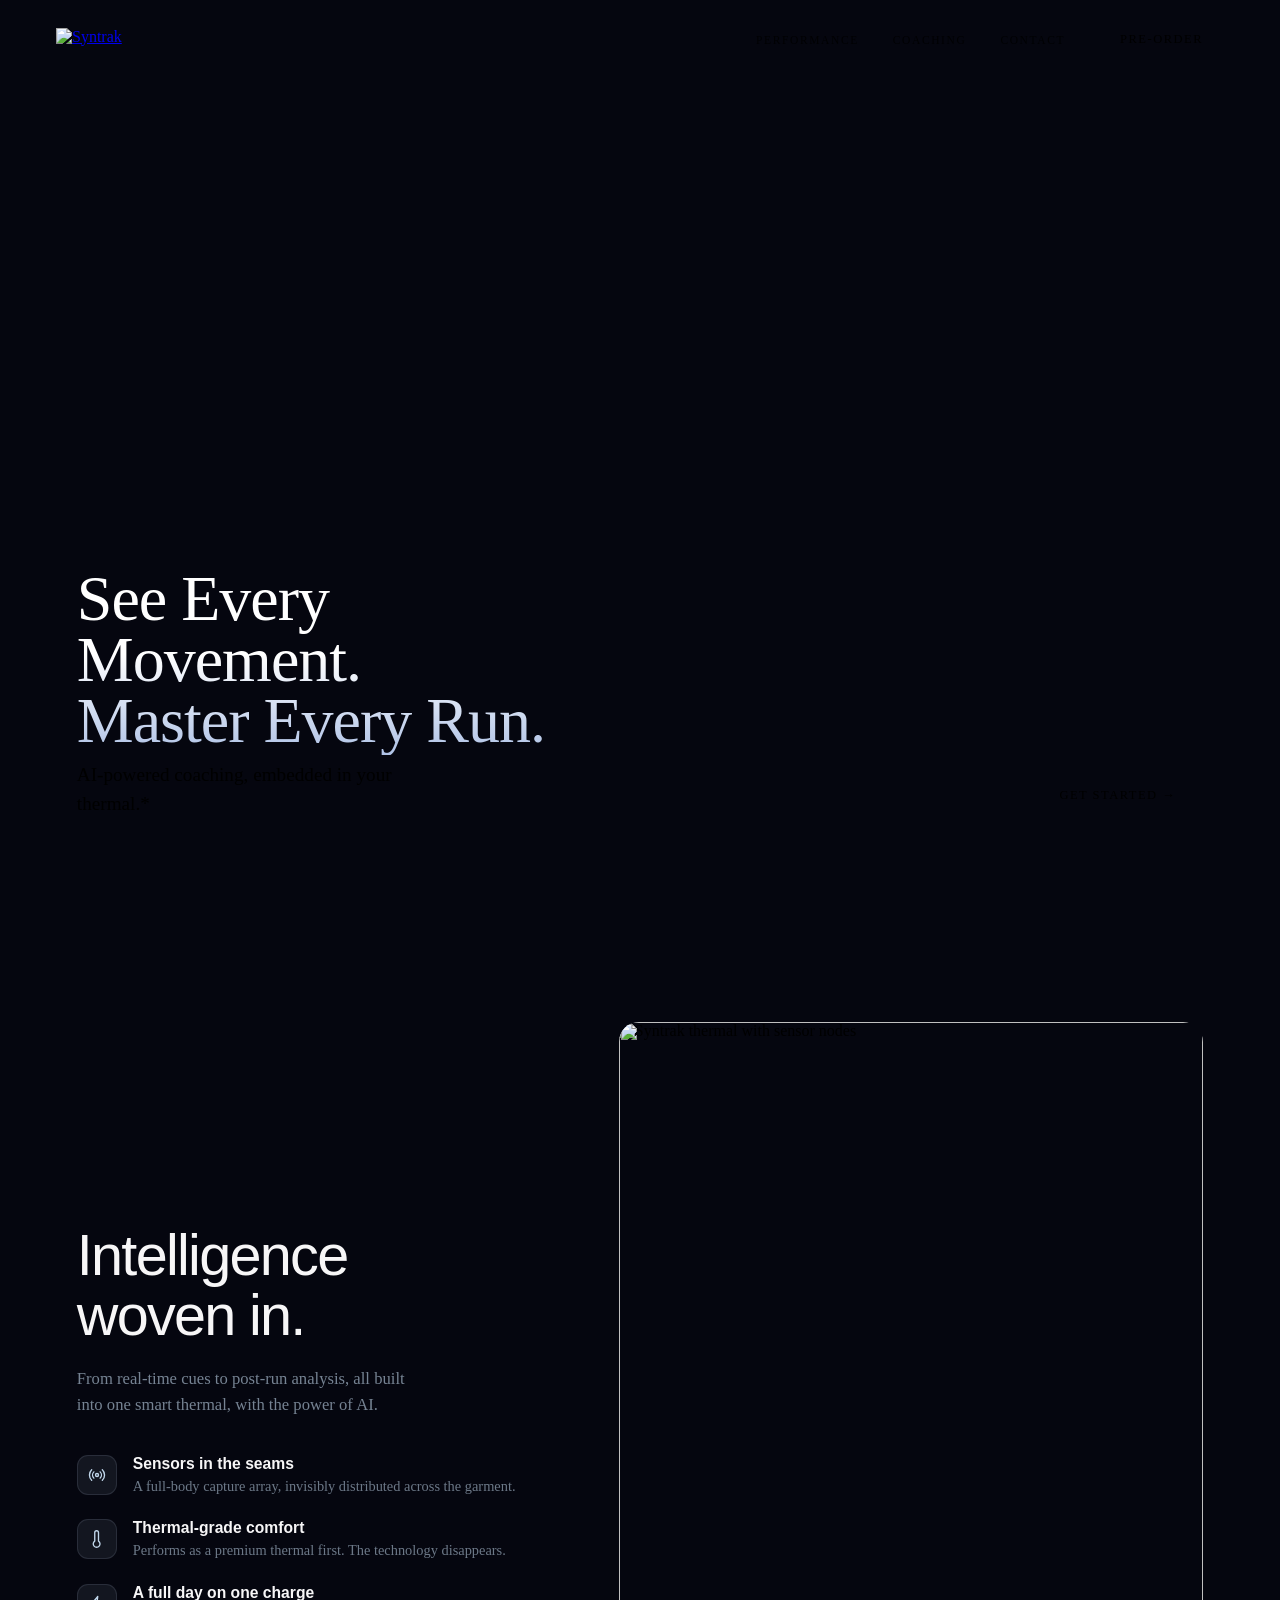
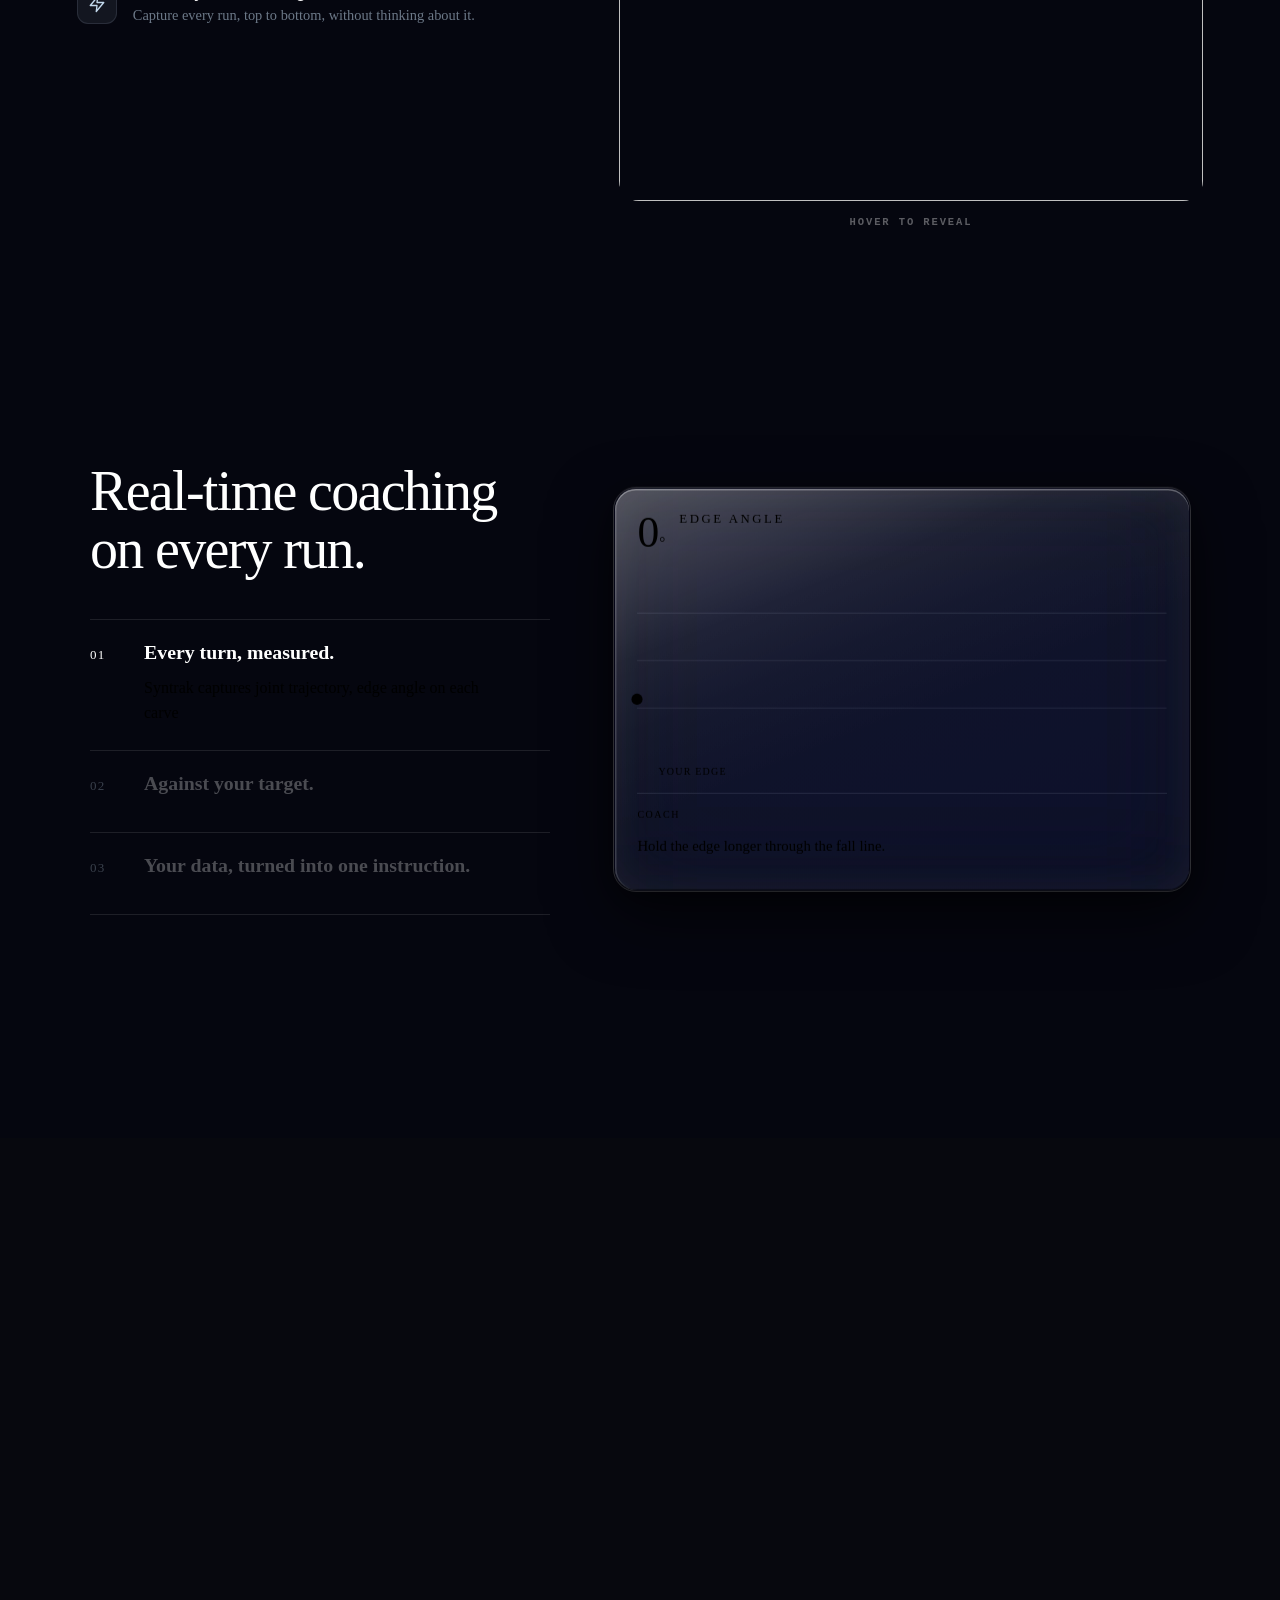
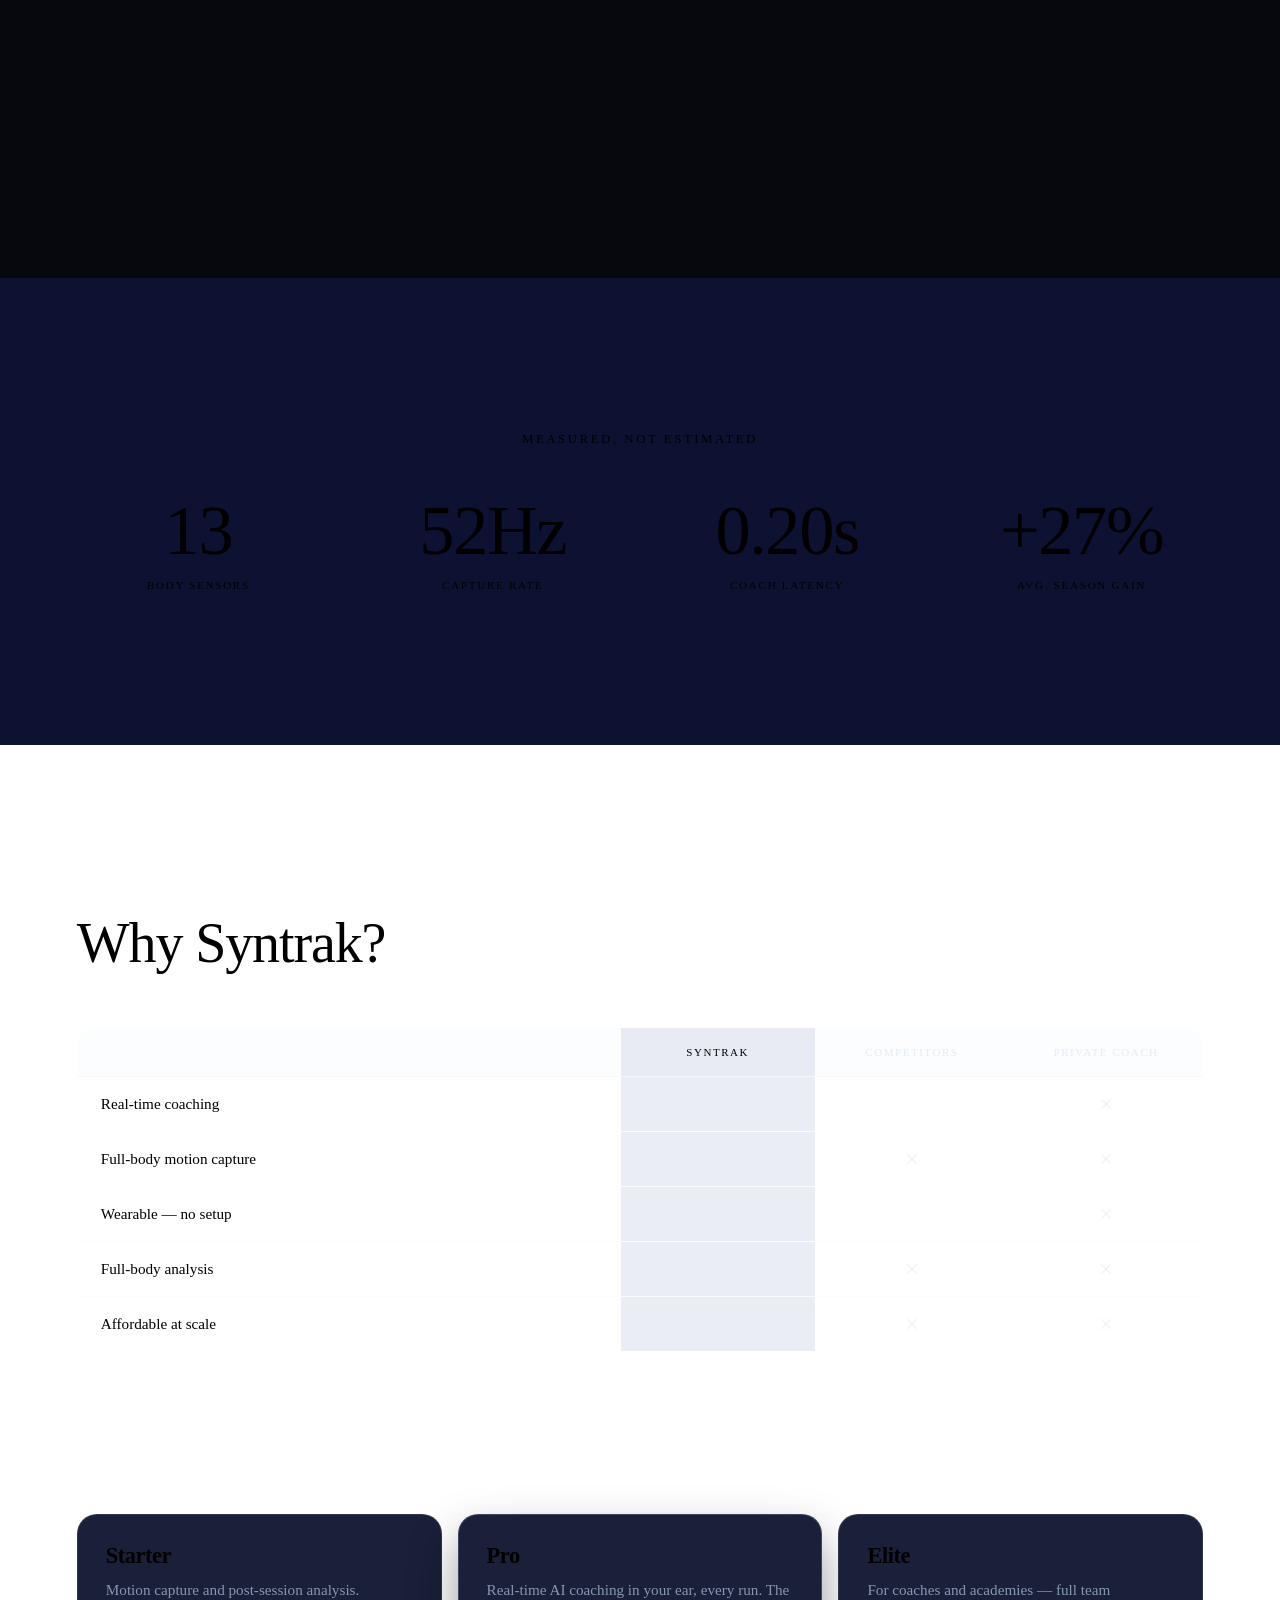
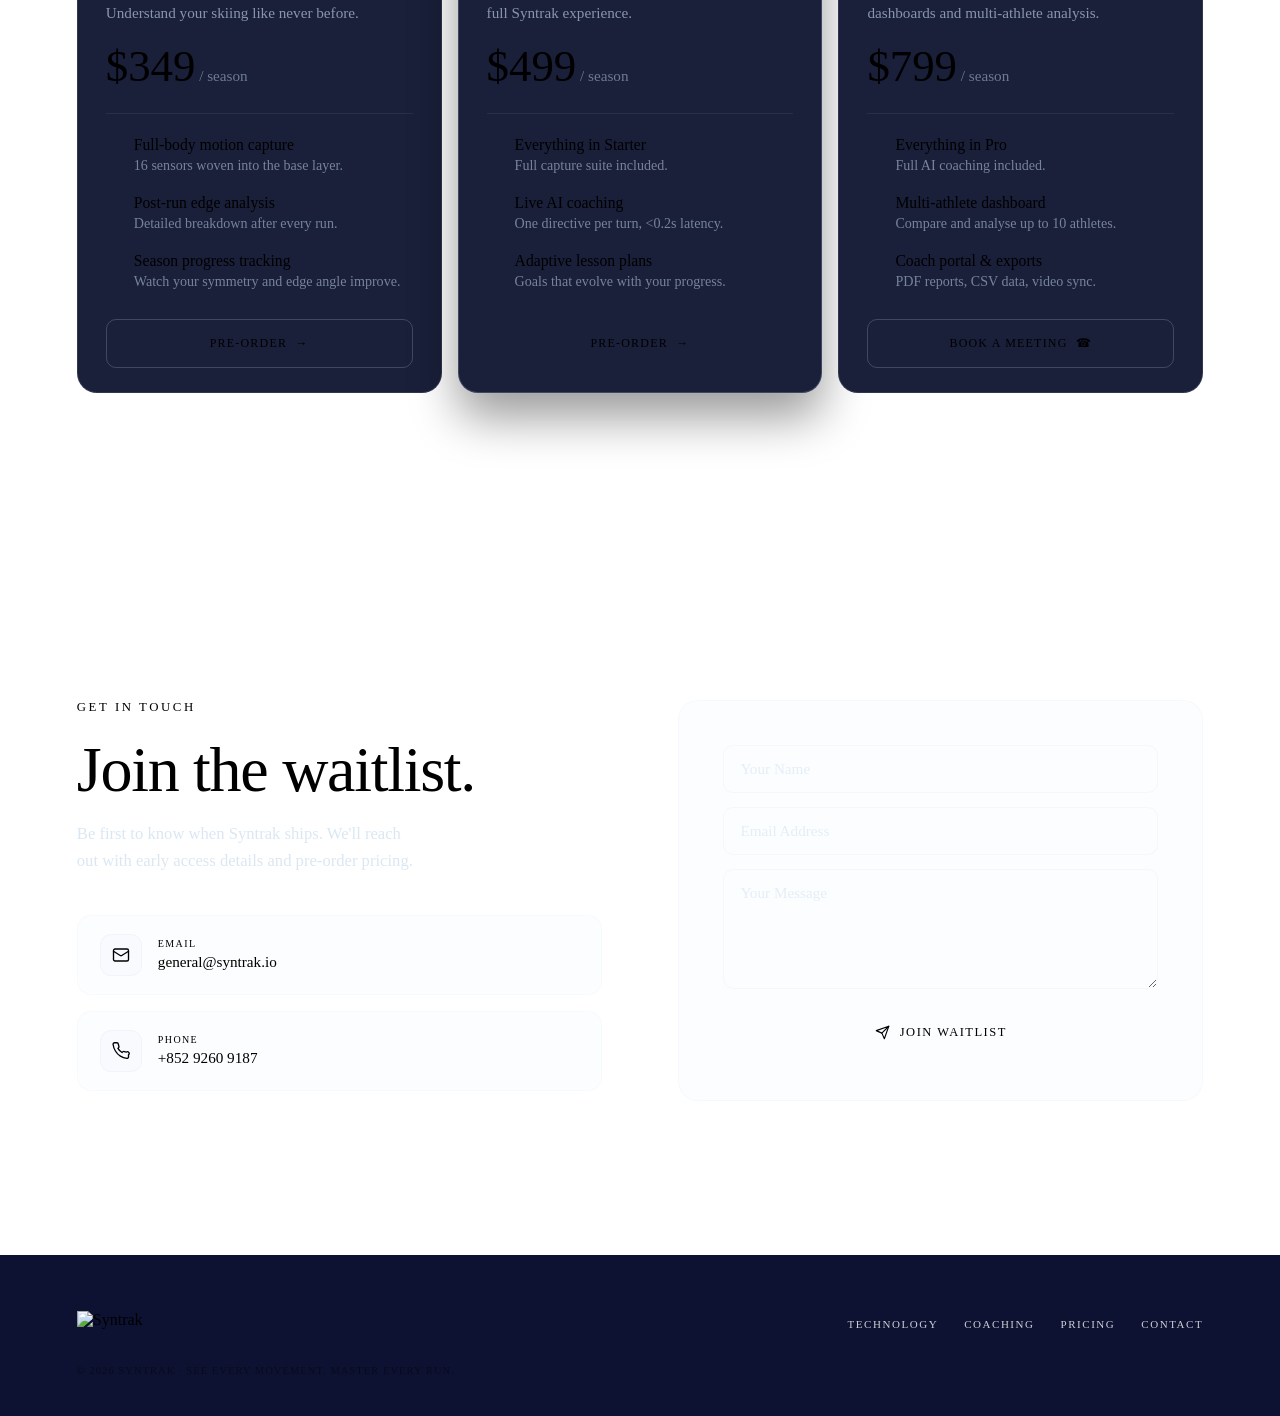
==== commit 10145e0a: "Add favicon set generated from logomark Co-Authored-By: Claude Fable 5 <noreply@anthropic.com>" ====
--- a/index.html
+++ b/index.html
@@ -5,6 +5,10 @@
 <meta name="viewport" content="width=device-width, initial-scale=1">
 <title>Syntrak — See Every Movement. Master Every Run.</title>
 <meta name="description" content="Syntrak turns your ski base layer into a precision motion-capture and AI coaching system. See every movement. Master every run.">
+<link rel="icon" href="favicon.ico" sizes="48x48">
+<link rel="icon" type="image/png" sizes="32x32" href="assets/favicon/favicon-32.png">
+<link rel="icon" type="image/png" sizes="192x192" href="assets/favicon/favicon-192.png">
+<link rel="apple-touch-icon" href="assets/favicon/apple-touch-icon.png">
 <link rel="stylesheet" href="colors_and_type.css">
 <link rel="stylesheet" href="landing/site.css">
 <link rel="preload" as="image" href="assets/product/thermal-plain2.png" fetchpriority="high">
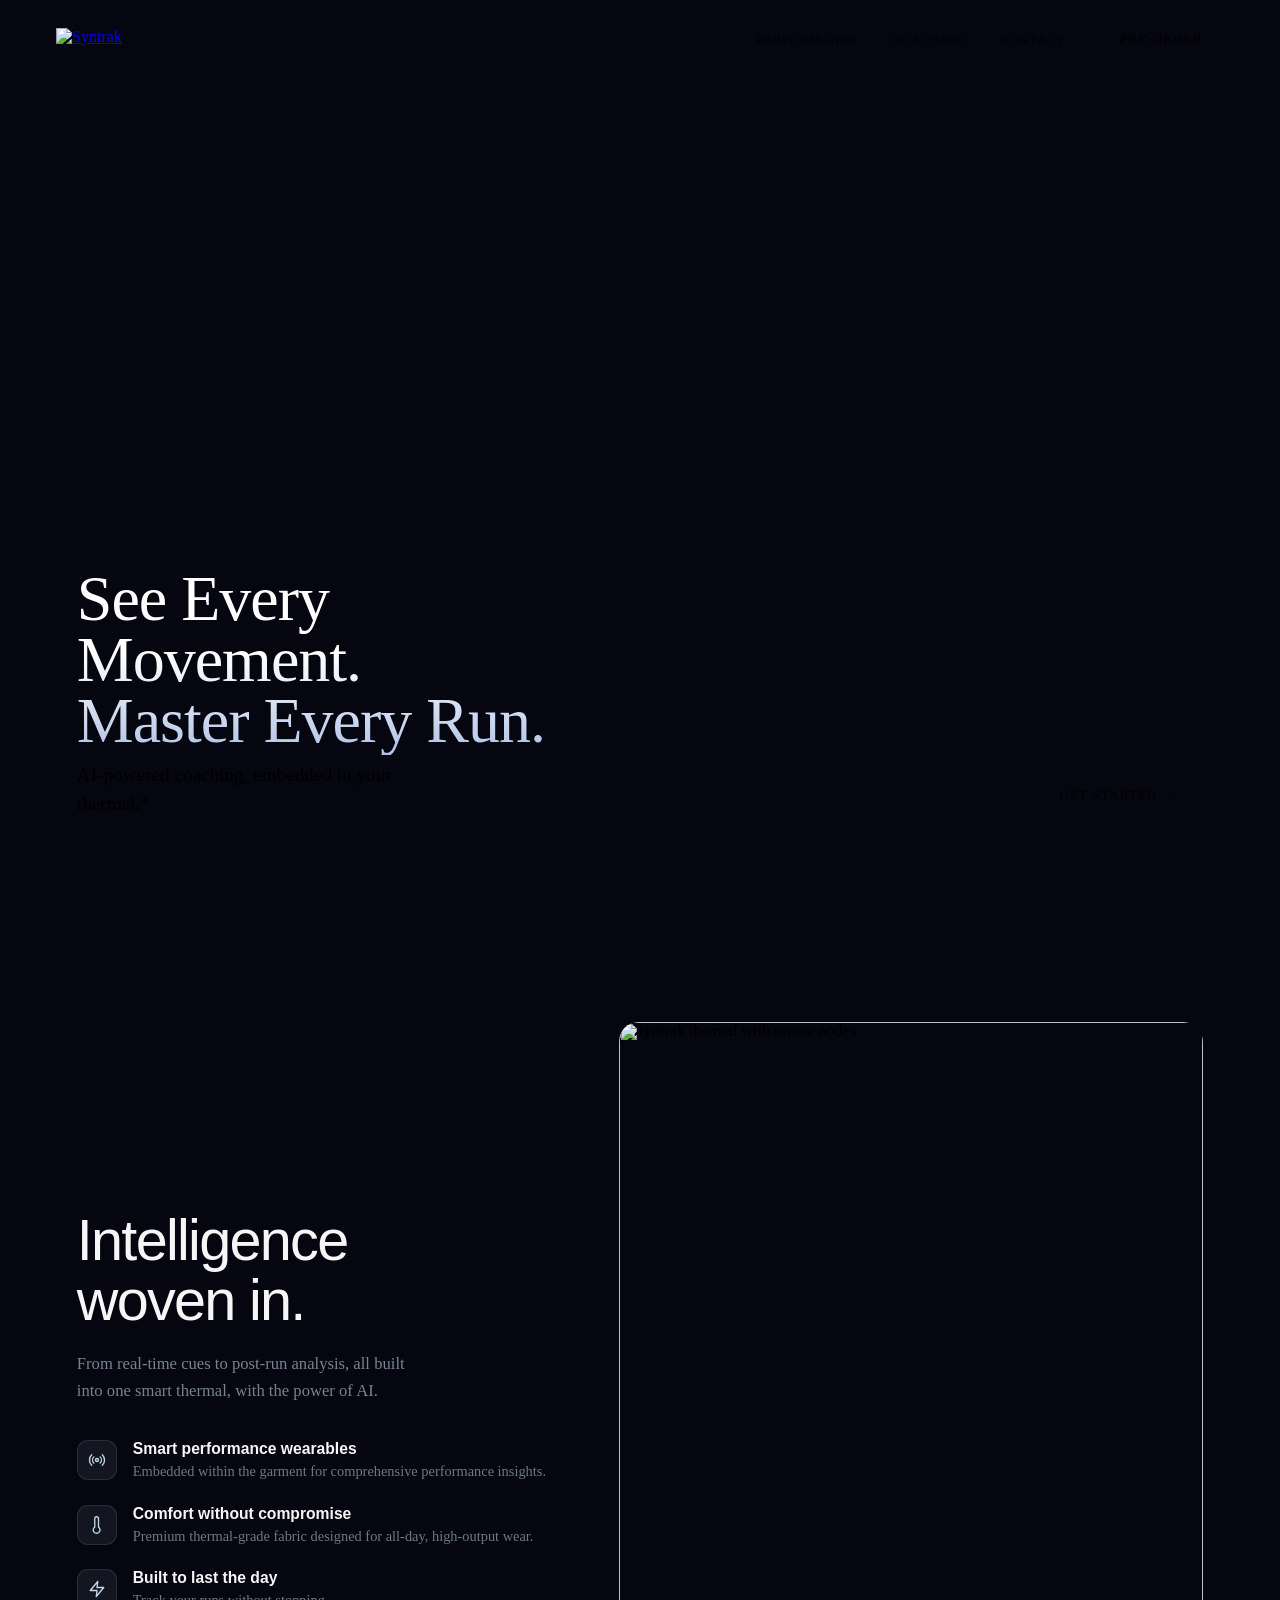
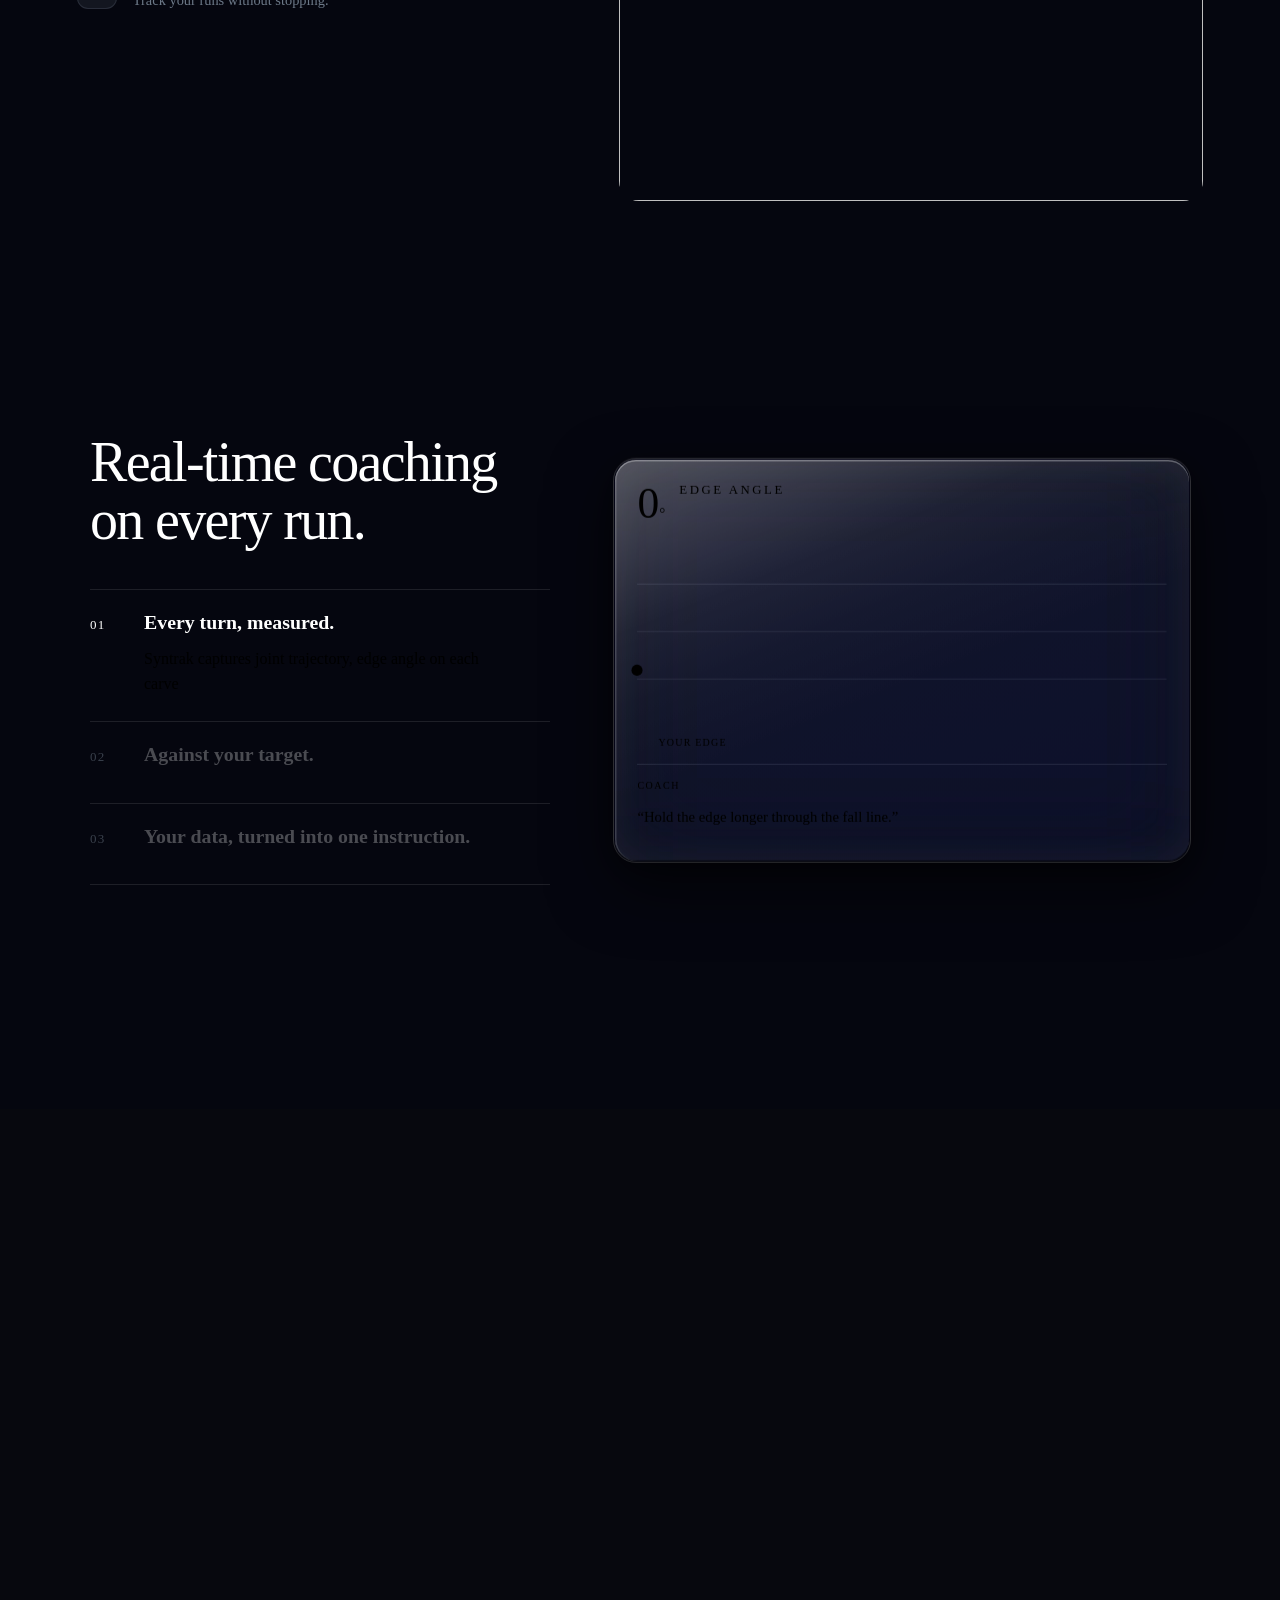
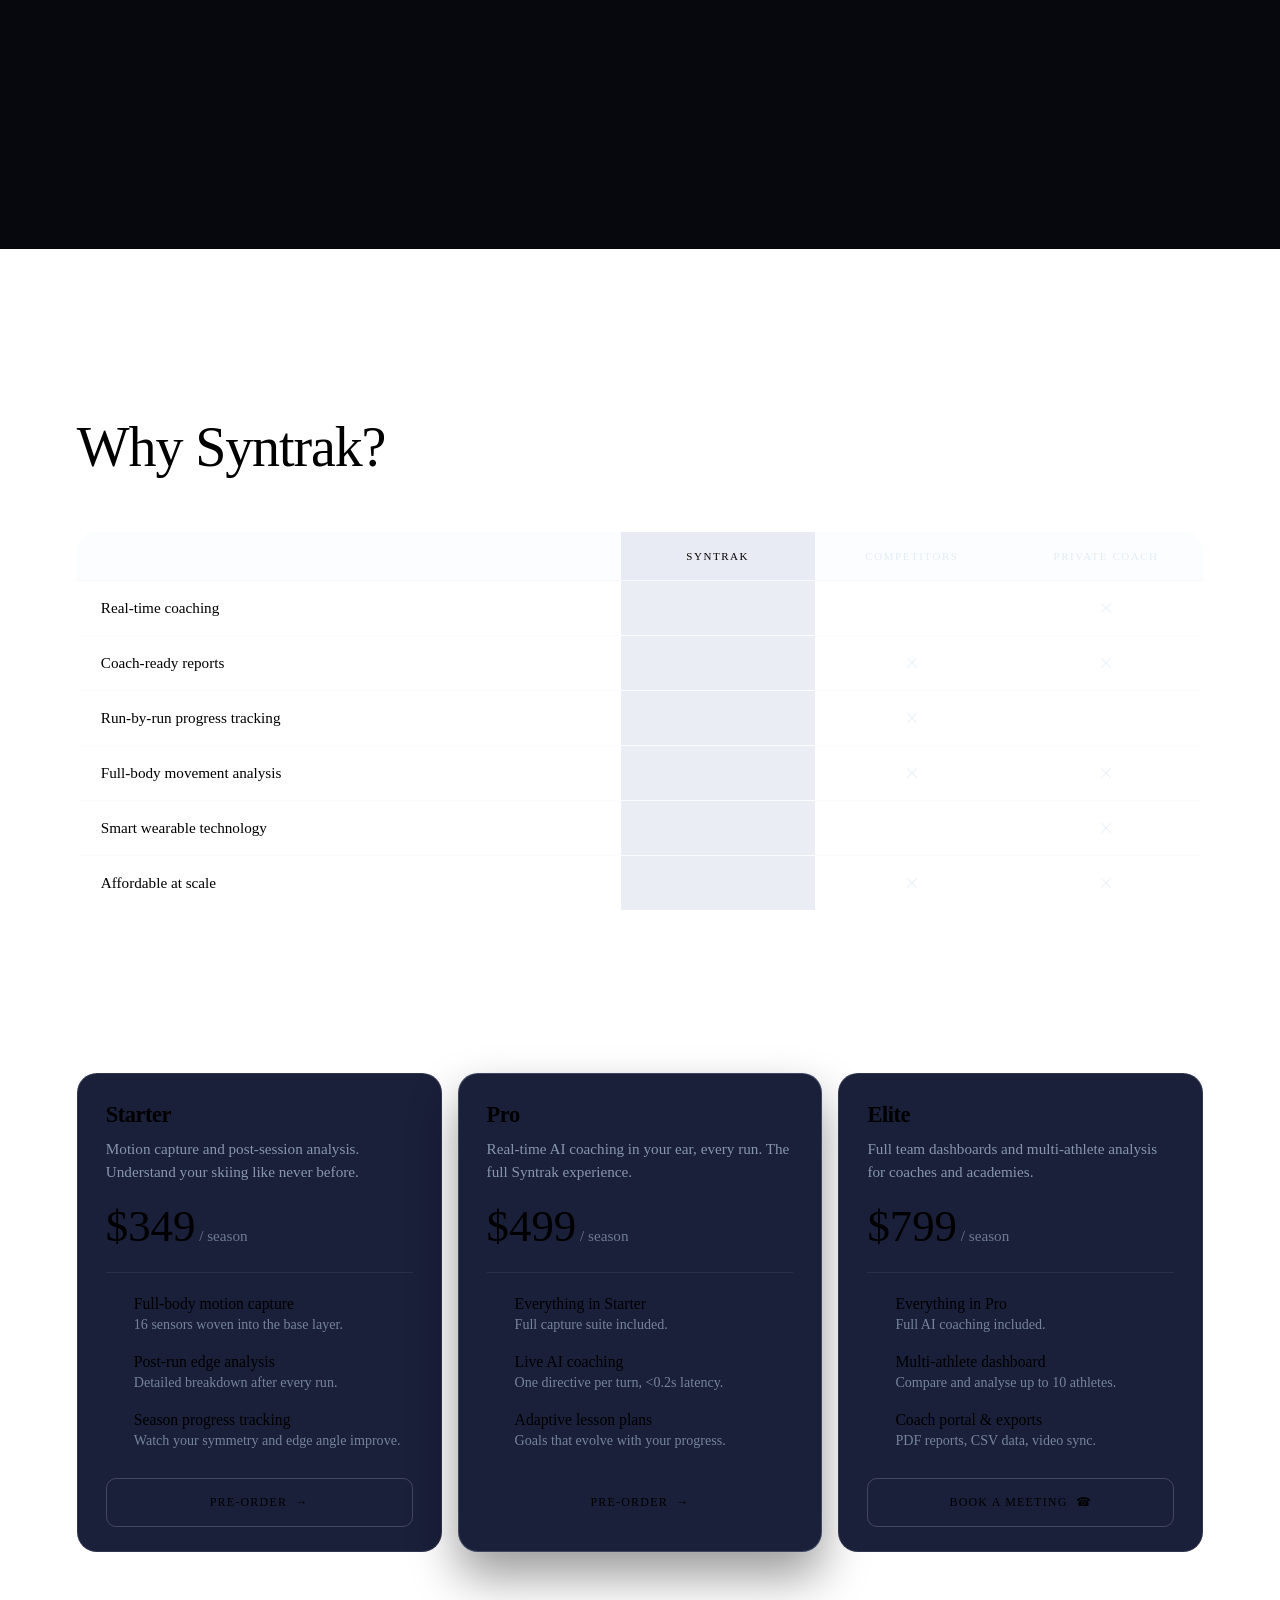
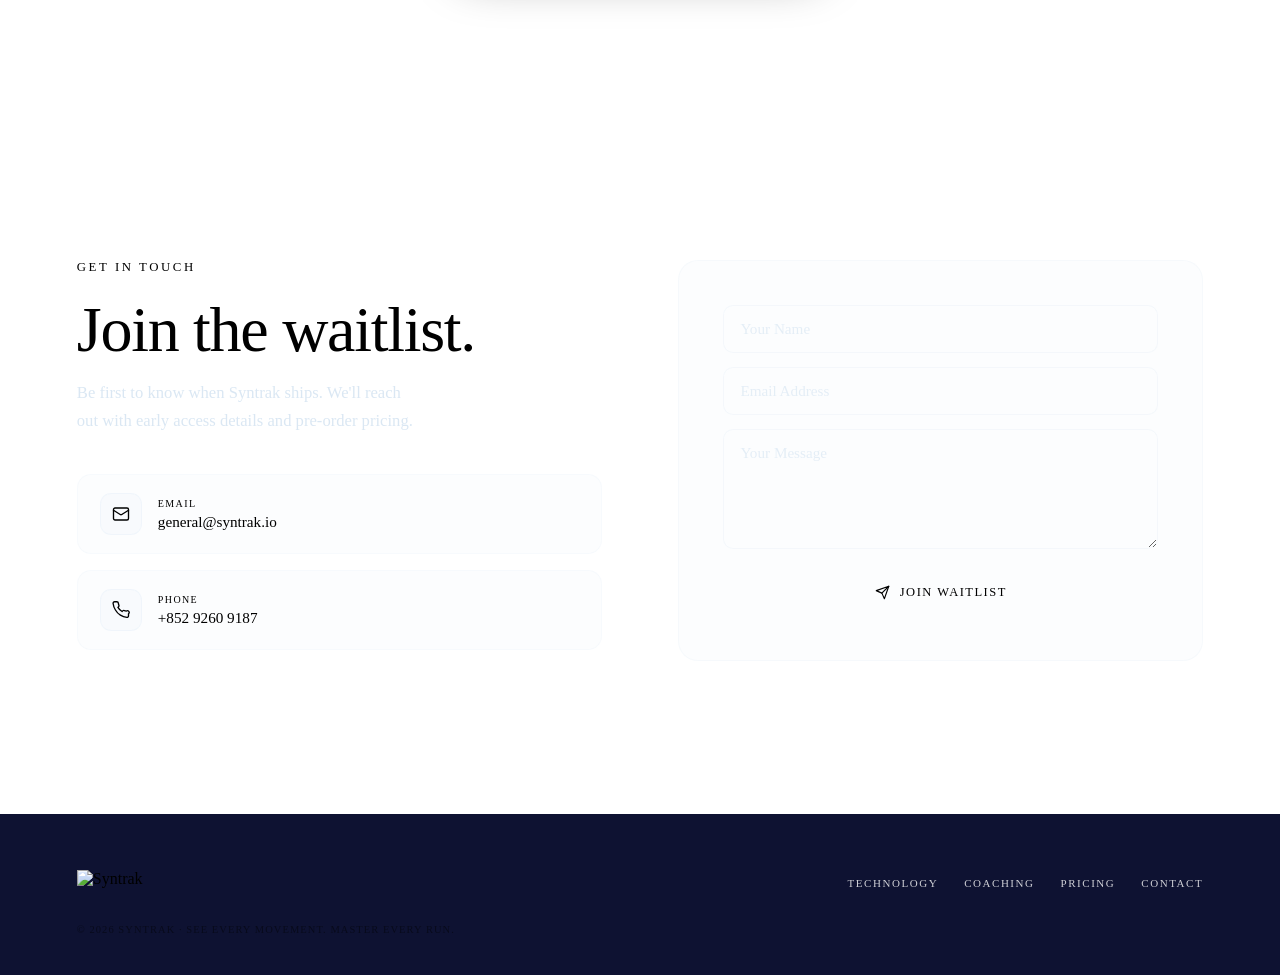
==== commit 9c3f9348: "chore: refresh landing copy and comparison table Co-Authored-By: Claude Opus 5 <noreply@anthropic.co" ====
--- a/index.html
+++ b/index.html
@@ -58,15 +58,15 @@
       <ul class="th-features">
         <li>
           <span class="th-icon"><svg viewBox="0 0 24 24"><circle cx="12" cy="12" r="2"/><path d="M4.9 19.1a10 10 0 0 1 0-14.2M7.8 16.2a6 6 0 0 1 0-8.4m8.4 0a6 6 0 0 1 0 8.4m2.9 2.9a10 10 0 0 0 0-14.2"/></svg></span>
-          <div><strong>Sensors in the seams</strong><p>A full-body capture array, invisibly distributed across the garment.</p></div>
+          <div><strong>Smart performance wearables</strong><p>Embedded within the garment for comprehensive performance insights.</p></div>
         </li>
         <li>
           <span class="th-icon"><svg viewBox="0 0 24 24"><path d="M14 14.76V3.5a2.5 2.5 0 0 0-5 0v11.26a4.5 4.5 0 1 0 5 0z"/></svg></span>
-          <div><strong>Thermal-grade comfort</strong><p>Performs as a premium thermal first. The technology disappears.</p></div>
+          <div><strong>Comfort without compromise</strong><p>Premium thermal-grade fabric designed for all-day, high-output wear.</p></div>
         </li>
         <li>
           <span class="th-icon"><svg viewBox="0 0 24 24"><polygon points="13 2 3 14 12 14 11 22 21 10 12 10 13 2"/></svg></span>
-          <div><strong>A full day on one charge</strong><p>Capture every run, top to bottom, without thinking about it.</p></div>
+          <div><strong>Built to last the day</strong><p>Track your runs without stopping.</p></div>
         </li>
       </ul>
     </div>
@@ -76,7 +76,6 @@
         <img class="th-top" id="th-top" src="assets/product/thermal-plain2.png" alt="" draggable="false" fetchpriority="high">
         <div class="th-cursor" id="th-cursor"></div>
       </div>
-      <span class="th-label" style="padding: 0px; line-height: 1.45; font-weight: 600; color: rgba(255, 255, 255, 0.35)">HOVER TO REVEAL</span>
     </div>
   </div>
 </section>
@@ -103,7 +102,7 @@
                 <span class="seq-num">02</span>
                 <h3 class="seq-heading">Against your target.</h3>
               </div>
-              <p class="seq-body">Your line is mapped against the ideal for the pitch. The gap is where the run is won.</p>
+              <p class="seq-body">Your line is mapped against your selected target for the run. The gap shows how you can reach the next level.</p>
             </div>
             <div class="seq-item" data-step="2">
               <div class="seq-row">
@@ -149,19 +148,6 @@
   </div>
 </section>
 
-<!-- ===================== STATS (dark) ===================== -->
-<section class="section theme-darker" data-nav="dark" data-screen-label="Stats">
-  <div class="wrap">
-    <p class="eyebrow reveal" style="text-align: center; color: var(--powder-blue); font-weight: 500">Measured, not estimated</p>
-    <div class="stat-grid" style="margin-top:48px">
-      <div class="stat reveal d1"><div class="num"><span data-count="13">12</span></div><div class="cap">Body sensors</div></div>
-      <div class="stat reveal d2"><div class="num"><span data-count="52">0</span><span class="suf">Hz</span></div><div class="cap">Capture rate</div></div>
-      <div class="stat reveal d3"><div class="num"><span data-count="0.20" data-decimals="2">0</span><span class="suf">s</span></div><div class="cap">Coach latency</div></div>
-      <div class="stat reveal d4"><div class="num"><span class="suf">+</span><span data-count="27">0</span><span class="suf">%</span></div><div class="cap">Avg. season gain</div></div>
-    </div>
-  </div>
-</section>
-
 <!-- ===================== COMPARISON TABLE ===================== -->
 <section class="section theme-dark" data-nav="dark" data-screen-label="Comparison" style="padding: 169px 0px 9px">
   <div class="wrap">
@@ -181,21 +167,27 @@
         <div class="compare-cell" data-icon="x"></div>
       </div>
       <div class="compare-row">
-        <div class="compare-cell compare-feat">Full-body motion capture</div>
-        <div class="compare-cell compare-us" data-icon="check"></div>
-        <div class="compare-cell" data-icon="x"></div>
-        <div class="compare-cell" data-icon="x"></div>
-      </div>
-      <div class="compare-row">
-        <div class="compare-cell compare-feat">Wearable — no setup</div>
-        <div class="compare-cell compare-us" data-icon="check"></div>
+        <div class="compare-cell compare-feat">Coach-ready reports</div>
+        <div class="compare-cell compare-us" data-icon="check"></div>
+        <div class="compare-cell" data-icon="x"></div>
+        <div class="compare-cell" data-icon="x"></div>
+      </div>
+      <div class="compare-row">
+        <div class="compare-cell compare-feat">Run-by-run progress tracking</div>
+        <div class="compare-cell compare-us" data-icon="check"></div>
+        <div class="compare-cell" data-icon="x"></div>
         <div class="compare-cell" data-icon="check"></div>
-        <div class="compare-cell" data-icon="x"></div>
-      </div>
-      <div class="compare-row">
-        <div class="compare-cell compare-feat">Full-body analysis</div>
-        <div class="compare-cell compare-us" data-icon="check"></div>
-        <div class="compare-cell" data-icon="x"></div>
+      </div>
+      <div class="compare-row">
+        <div class="compare-cell compare-feat">Full-body movement analysis</div>
+        <div class="compare-cell compare-us" data-icon="check"></div>
+        <div class="compare-cell" data-icon="x"></div>
+        <div class="compare-cell" data-icon="x"></div>
+      </div>
+      <div class="compare-row">
+        <div class="compare-cell compare-feat">Smart wearable technology</div>
+        <div class="compare-cell compare-us" data-icon="check"></div>
+        <div class="compare-cell" data-icon="check"></div>
         <div class="compare-cell" data-icon="x"></div>
       </div>
       <div class="compare-row">
@@ -247,7 +239,7 @@
       <div class="plan-card" style="background-color: rgb(26, 31, 58)">
         <div class="plan-top">
           <h3 class="plan-name">Elite</h3>
-          <p class="plan-desc">For coaches and academies — full team dashboards and multi-athlete analysis.</p>
+          <p class="plan-desc">Full team dashboards and multi-athlete analysis for coaches and academies.</p>
           <div class="plan-price">$799<span class="plan-per"> / season</span></div>
         </div>
         <ul class="plan-features">
--- a/landing/site.css
+++ b/landing/site.css
@@ -244,7 +244,6 @@
 .thermal-hero .th-base, .thermal-hero .th-top { position: absolute; inset: 0; width: 100%; height: 100%; object-fit: cover; object-position: center top; display: block; user-select: none; }
 .thermal-hero .th-top { -webkit-mask-image: radial-gradient(circle 0px at -9999px -9999px, transparent 0%, black 0%); mask-image: radial-gradient(circle 0px at -9999px -9999px, transparent 0%, black 0%); }
 .thermal-hero .th-cursor { position: absolute; width: 44px; height: 44px; border-radius: 50%; border: 1.5px solid rgba(60,200,255,.55); box-shadow: 0 0 14px rgba(60,200,255,.2), inset 0 0 8px rgba(60,200,255,.08); pointer-events: none; z-index: 10; transform: translate(-50%,-50%) scale(0); opacity: 0; transition: transform .2s ease, opacity .2s ease; }
-.thermal-hero .th-label { font-family: 'DM Mono', monospace; text-transform: uppercase; letter-spacing: .18em; font-size: 10.5px; color: rgba(193,215,235,.35); text-align: center; width: 100%; display: block; padding-top: 16px; }
 @media (max-width: 768px) {
   .thermal-hero .th-wrap { grid-template-columns: 1fr; }
   .thermal-hero .th-right { order: -1; }
@@ -254,7 +253,6 @@
   .thermal-hero .th-top { mask-image: none; -webkit-mask-image: none; transition: opacity 1.4s ease .3s; }
   .thermal-hero.th-revealed .th-top { opacity: 0; }
   .thermal-hero .th-cursor { display: none; }
-  .thermal-hero .th-label { visibility: hidden; }
 }
 
 /* ---------- sticky data sequence ---------- */
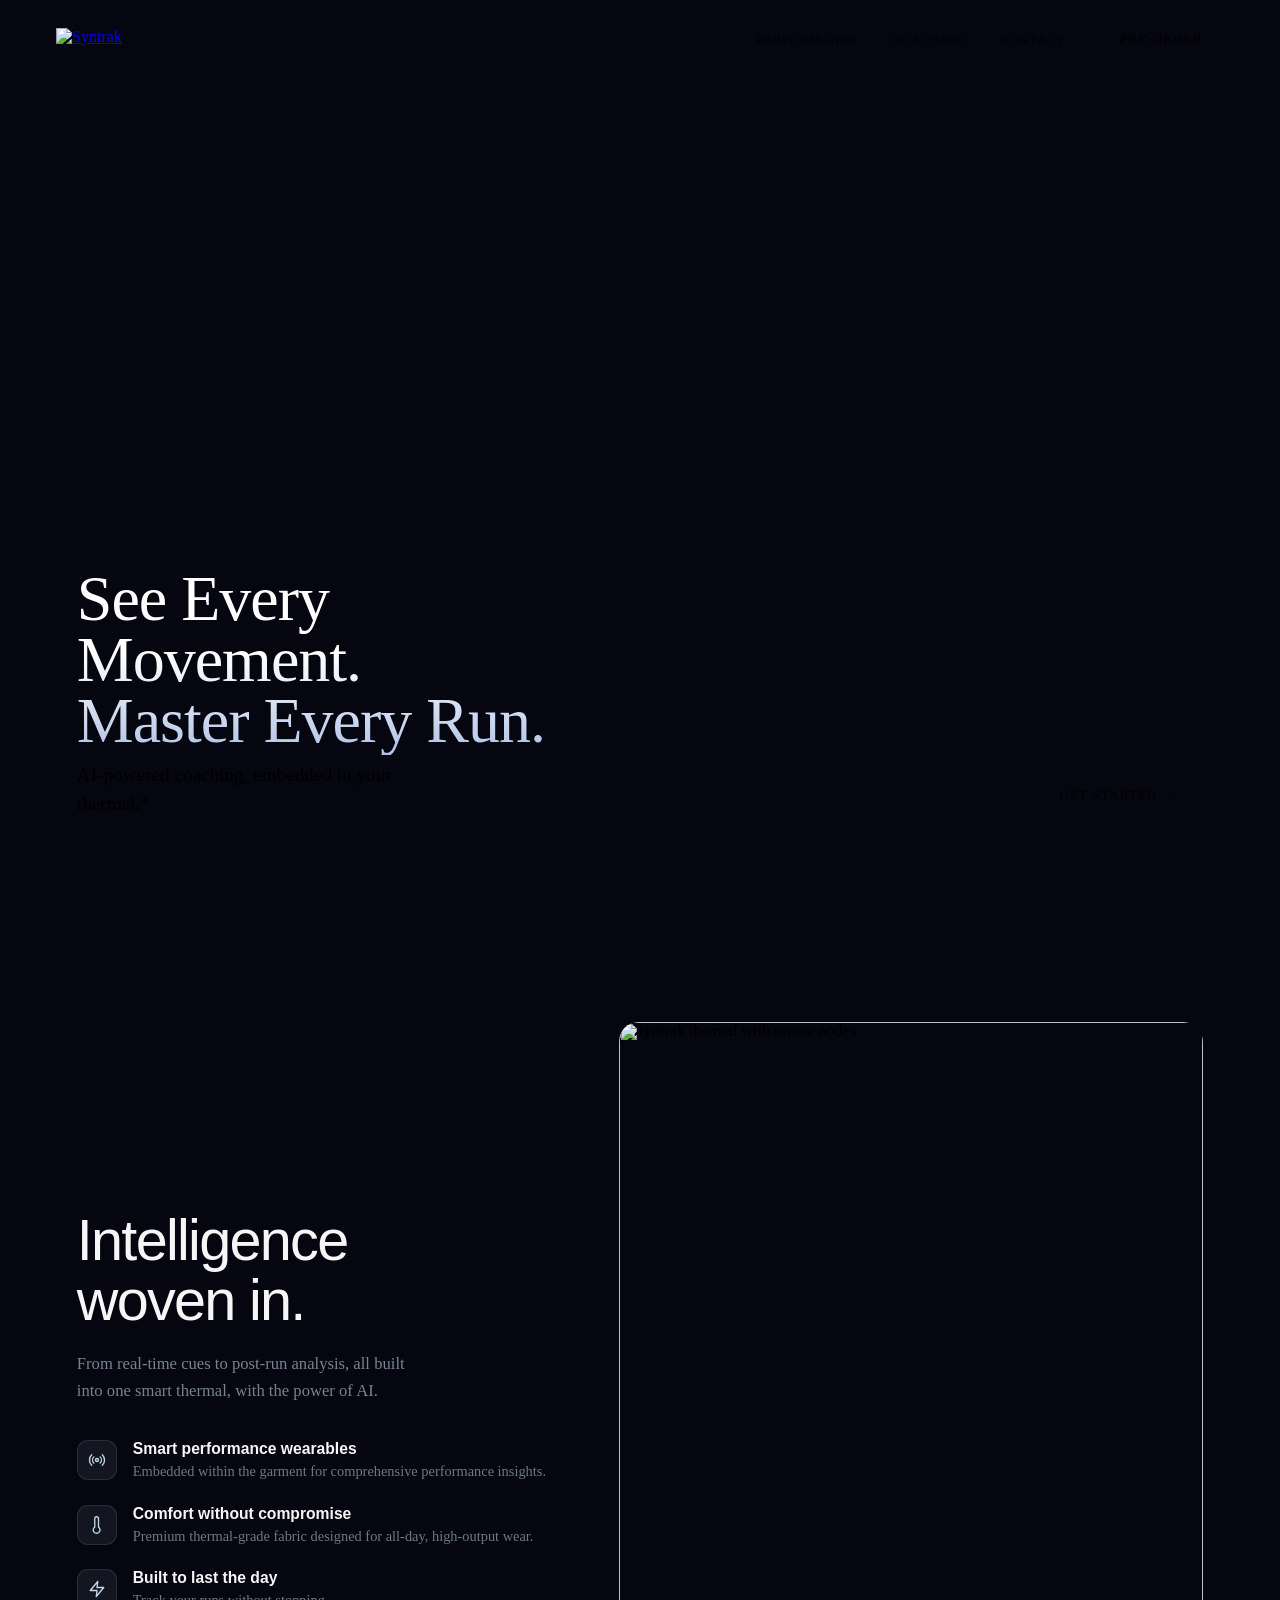
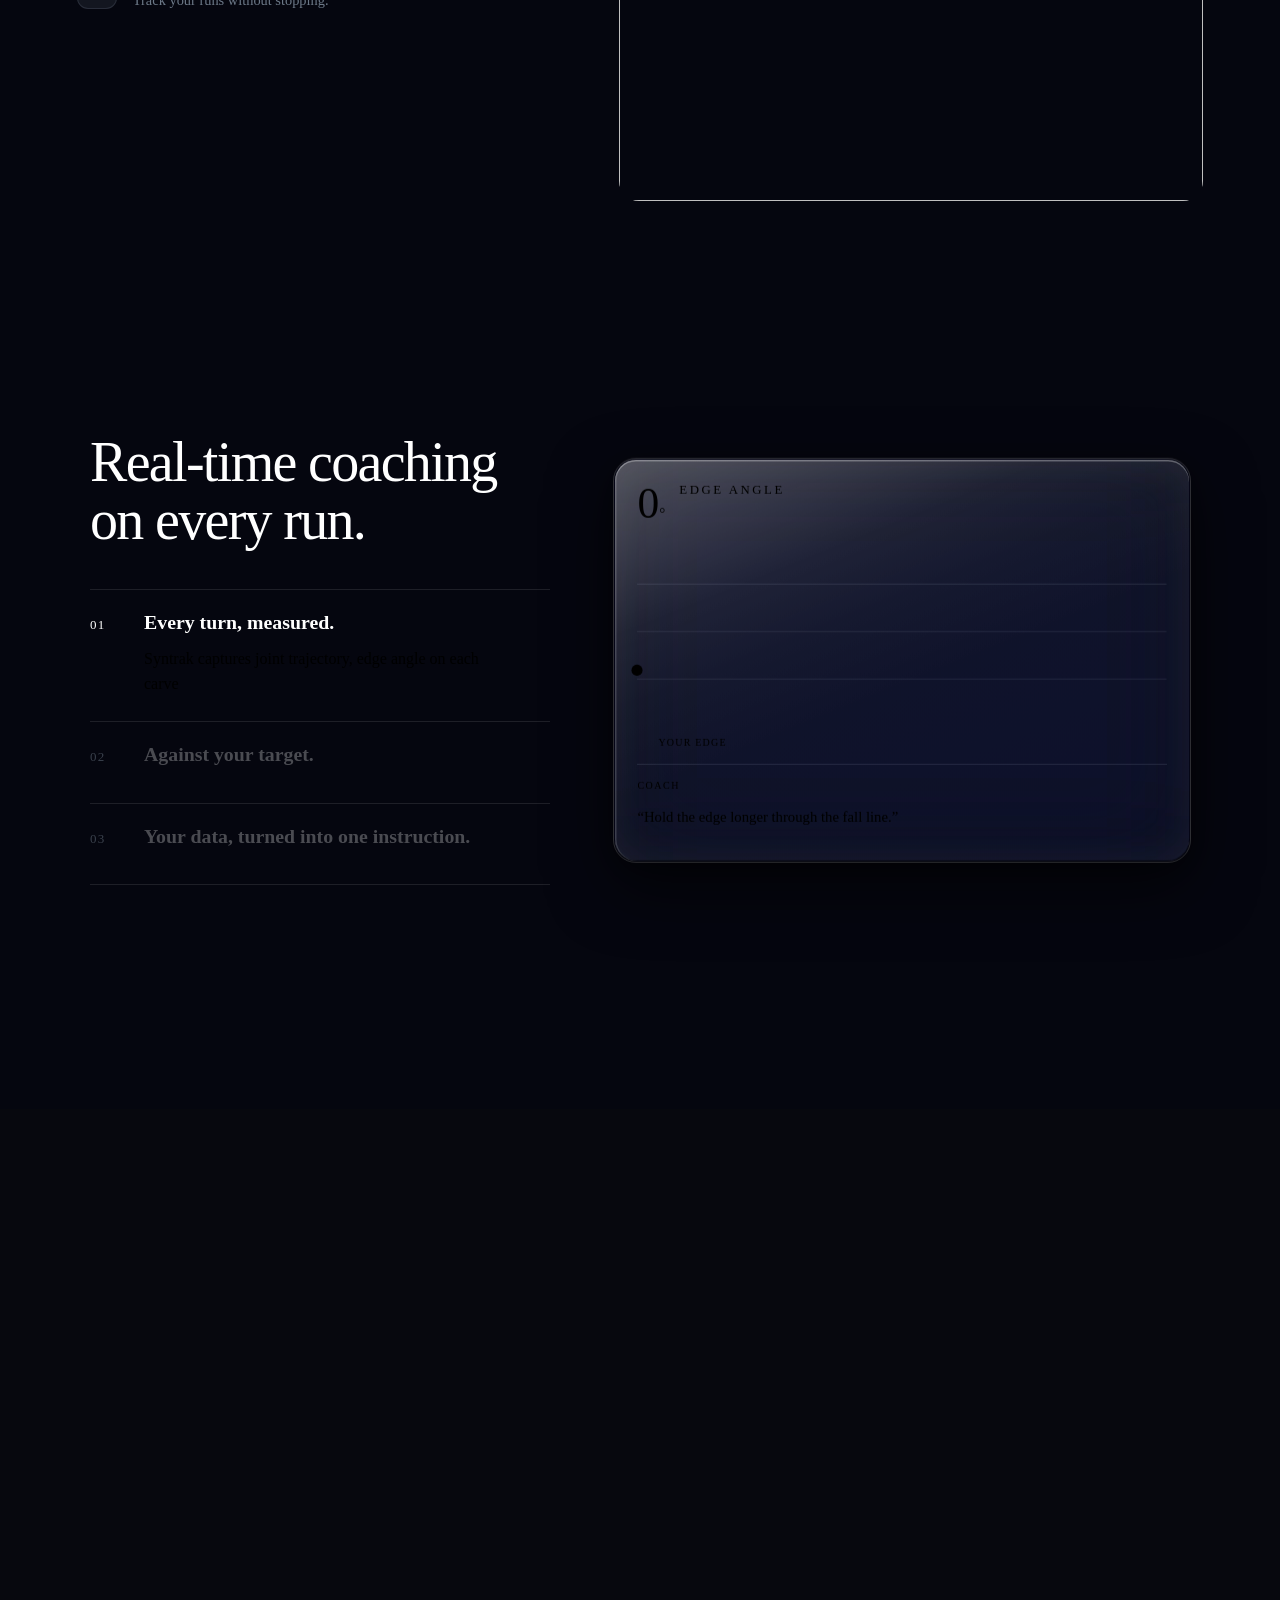
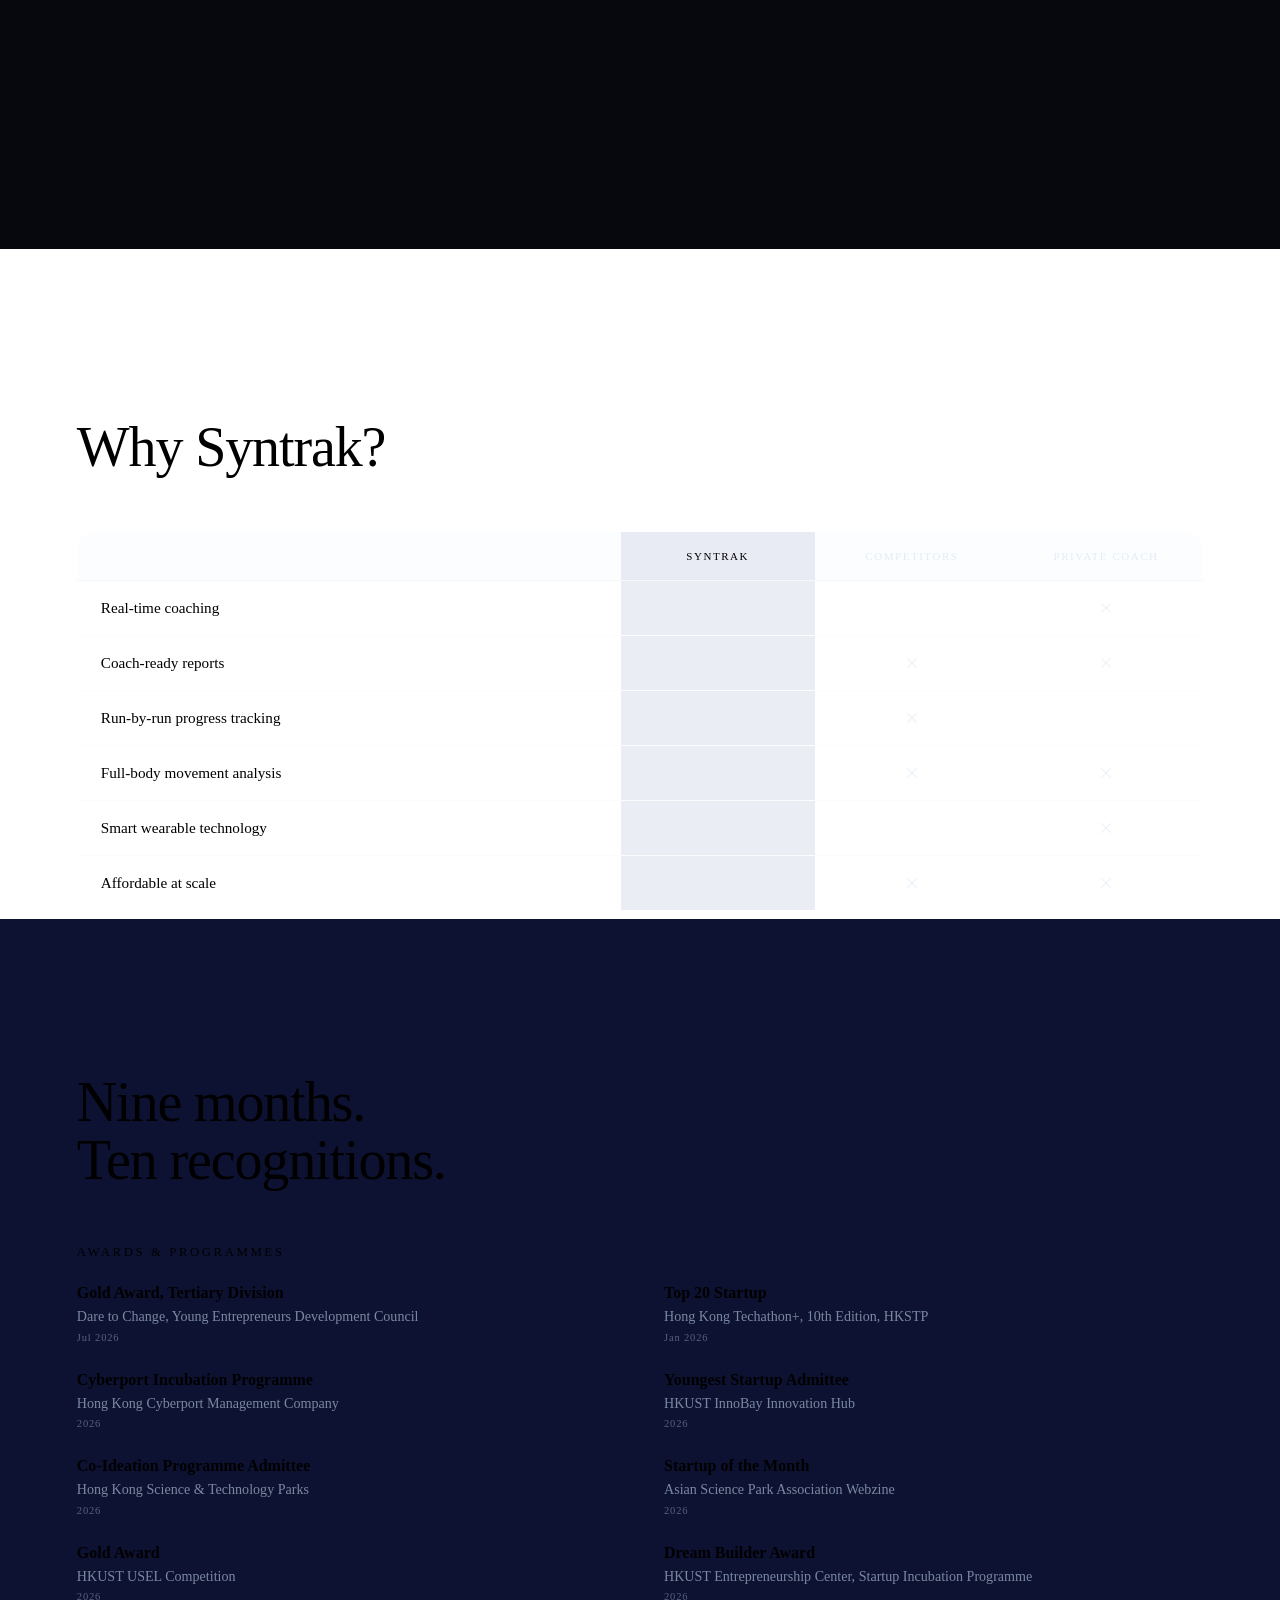
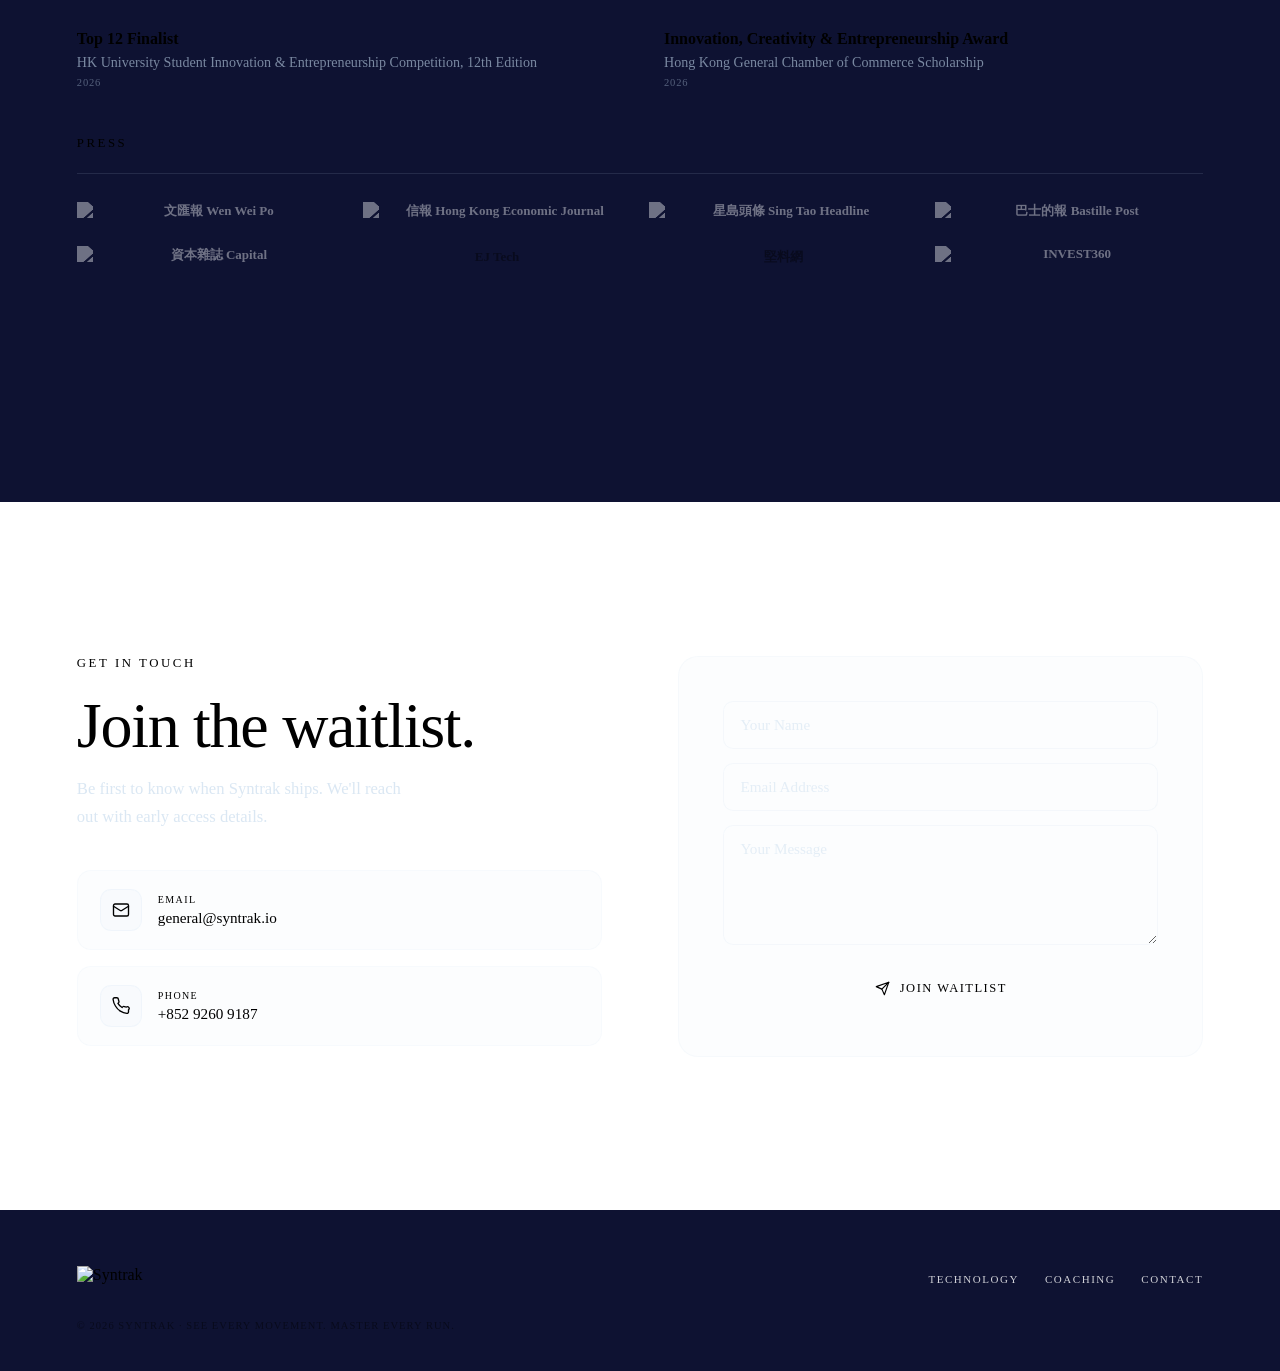
==== commit 6b5bd020: "feat: remove pricing; pre-order goes to the waitlist The three pricing tiers are gone. Pre-order and" ====
--- a/index.html
+++ b/index.html
@@ -25,7 +25,7 @@
     <a href="#performance" style="font-family: 'Inter Tight'">PERFORMANCE</a>
     <a href="#data-seq" style="font-family: 'Inter Tight'">COACHING</a>
     <a href="#contact" style="font-family: 'Inter Tight'">CONTACT</a>
-    <a href="#pricing" class="btn navcta" style="border-radius: 30px">Pre-order</a>
+    <a href="#contact" class="btn navcta" style="border-radius: 30px">Pre-order</a>
   </div>
 </nav>
 
@@ -44,7 +44,7 @@
       <p class="hero-sub" style="margin: 6px 0px 0px">AI-powered coaching, embedded in your thermal.*</p>
     </div>
     <div class="hero-cta">
-      <a href="#pricing" class="btn btn-primary" style="border-radius: 30px; gap: 10px">GET STARTED →</a>
+      <a href="#contact" class="btn btn-primary" style="border-radius: 30px; gap: 10px">GET STARTED →</a>
     </div>
   </div>
 </header>
@@ -200,57 +200,80 @@
   </div>
 </section>
 
-<!-- ===================== PRICING (dark) ===================== -->
-<section id="pricing" class="section theme-dark" data-nav="dark" data-screen-label="Pricing">
+<!-- ===================== RECOGNITION ===================== -->
+<section id="recognition" class="section theme-darker" data-nav="dark" data-screen-label="Recognition">
   <div class="wrap">
-    <div class="pricing-grid reveal">
-
-      <!-- Starter -->
-      <div class="plan-card" style="background-color: rgb(26, 31, 58)">
-        <div class="plan-top">
-          <h3 class="plan-name">Starter</h3>
-          <p class="plan-desc">Motion capture and post-session analysis. Understand your skiing like never before.</p>
-          <div class="plan-price">$349<span class="plan-per"> / season</span></div>
-        </div>
-        <ul class="plan-features">
-          <li><span class="plan-check" data-icon="check"></span><div><strong>Full-body motion capture</strong><p>16 sensors woven into the base layer.</p></div></li>
-          <li><span class="plan-check" data-icon="check"></span><div><strong>Post-run edge analysis</strong><p>Detailed breakdown after every run.</p></div></li>
-          <li><span class="plan-check" data-icon="check"></span><div><strong>Season progress tracking</strong><p>Watch your symmetry and edge angle improve.</p></div></li>
-        </ul>
-        <a href="#contact" class="plan-btn plan-btn-ghost">Pre-order &nbsp;→</a>
-      </div>
-
-      <!-- Pro (featured) -->
-      <div class="plan-card plan-card--featured">
-        <div class="plan-top">
-          <h3 class="plan-name">Pro</h3>
-          <p class="plan-desc">Real-time AI coaching in your ear, every run. The full Syntrak experience.</p>
-          <div class="plan-price">$499<span class="plan-per"> / season</span></div>
-        </div>
-        <ul class="plan-features">
-          <li><span class="plan-check" data-icon="check"></span><div><strong>Everything in Starter</strong><p>Full capture suite included.</p></div></li>
-          <li><span class="plan-check" data-icon="check"></span><div><strong>Live AI coaching</strong><p>One directive per turn, &lt;0.2s latency.</p></div></li>
-          <li><span class="plan-check" data-icon="check"></span><div><strong>Adaptive lesson plans</strong><p>Goals that evolve with your progress.</p></div></li>
-        </ul>
-        <a href="#contact" class="plan-btn plan-btn-primary">Pre-order &nbsp;→</a>
-      </div>
-
-      <!-- Elite -->
-      <div class="plan-card" style="background-color: rgb(26, 31, 58)">
-        <div class="plan-top">
-          <h3 class="plan-name">Elite</h3>
-          <p class="plan-desc">Full team dashboards and multi-athlete analysis for coaches and academies.</p>
-          <div class="plan-price">$799<span class="plan-per"> / season</span></div>
-        </div>
-        <ul class="plan-features">
-          <li><span class="plan-check" data-icon="check"></span><div><strong>Everything in Pro</strong><p>Full AI coaching included.</p></div></li>
-          <li><span class="plan-check" data-icon="check"></span><div><strong>Multi-athlete dashboard</strong><p>Compare and analyse up to 10 athletes.</p></div></li>
-          <li><span class="plan-check" data-icon="check"></span><div><strong>Coach portal &amp; exports</strong><p>PDF reports, CSV data, video sync.</p></div></li>
-        </ul>
-        <a href="#contact" class="plan-btn plan-btn-ghost">Book a meeting &nbsp;☎</a>
-      </div>
-
-    </div>
+    <p class="eyebrow head-eyebrow" style="text-align:center;color:var(--powder-blue);margin-bottom:14px">Recognition</p>
+    <h2 class="headline reveal" style="text-align:left;margin-bottom:56px;font-size:clamp(2rem, 4.5vw, 3.5rem);font-weight:500">Nine months.<br>Ten recognitions.</h2>
+
+    <!-- Awards & press -->
+    <div class="reveal" style="margin-bottom:80px">
+      <p class="eyebrow" style="margin-bottom:24px">Awards &amp; Programmes</p>
+      <div class="rec-grid-awards">
+        <div class="rec-award">
+          <h3>Gold Award, Tertiary Division</h3>
+          <p>Dare to Change, Young Entrepreneurs Development Council</p>
+          <span class="yr">Jul 2026</span>
+        </div>
+        <div class="rec-award">
+          <h3>Top 20 Startup</h3>
+          <p>Hong Kong Techathon+, 10th Edition, HKSTP</p>
+          <span class="yr">Jan 2026</span>
+        </div>
+        <div class="rec-award">
+          <h3>Cyberport Incubation Programme</h3>
+          <p>Hong Kong Cyberport Management Company</p>
+          <span class="yr">2026</span>
+        </div>
+        <div class="rec-award">
+          <h3>Youngest Startup Admittee</h3>
+          <p>HKUST InnoBay Innovation Hub</p>
+          <span class="yr">2026</span>
+        </div>
+        <div class="rec-award">
+          <h3>Co-Ideation Programme Admittee</h3>
+          <p>Hong Kong Science &amp; Technology Parks</p>
+          <span class="yr">2026</span>
+        </div>
+        <div class="rec-award">
+          <h3>Startup of the Month</h3>
+          <p>Asian Science Park Association Webzine</p>
+          <span class="yr">2026</span>
+        </div>
+        <div class="rec-award">
+          <h3>Gold Award</h3>
+          <p>HKUST USEL Competition</p>
+          <span class="yr">2026</span>
+        </div>
+        <div class="rec-award">
+          <h3>Dream Builder Award</h3>
+          <p>HKUST Entrepreneurship Center, Startup Incubation Programme</p>
+          <span class="yr">2026</span>
+        </div>
+        <div class="rec-award">
+          <h3>Top 12 Finalist</h3>
+          <p>HK University Student Innovation &amp; Entrepreneurship Competition, 12th Edition</p>
+          <span class="yr">2026</span>
+        </div>
+        <div class="rec-award">
+          <h3>Innovation, Creativity &amp; Entrepreneurship Award</h3>
+          <p>Hong Kong General Chamber of Commerce Scholarship</p>
+          <span class="yr">2026</span>
+        </div>
+      </div>
+      <p class="eyebrow" style="margin-bottom:22px">Press</p>
+      <div class="rec-press-grid">
+        <div class="lg"><img src="assets/press/wenweipo.svg" alt="文匯報 Wen Wei Po"></div>
+        <div class="lg"><img src="assets/press/hkej.svg" alt="信報 Hong Kong Economic Journal"></div>
+        <div class="lg"><img src="assets/press/singtao.svg" alt="星島頭條 Sing Tao Headline"></div>
+        <div class="lg"><img src="assets/press/bastillepost.svg" alt="巴士的報 Bastille Post"></div>
+        <div class="lg"><img src="assets/press/capital.svg" alt="資本雜誌 Capital"></div>
+        <div class="lg">EJ Tech</div>
+        <div class="lg">堅料網</div>
+        <div class="lg"><img src="assets/press/invest360.png" alt="INVEST360"></div>
+      </div>
+    </div>
+
   </div>
 </section>
 
@@ -263,7 +286,7 @@
       <div class="contact-info reveal">
         <p class="eyebrow" style="color: var(--powder-blue)">Get in touch</p>
         <h2 class="headline" style="font-weight: 500; margin-bottom: 16px">Join the waitlist.</h2>
-        <p class="contact-sub">Be first to know when Syntrak ships. We'll reach out with early access details and pre-order pricing.</p>
+        <p class="contact-sub">Be first to know when Syntrak ships. We'll reach out with early access details.</p>
 
         <div class="contact-cards">
           <a class="contact-card" href="mailto:general@syntrak.io">
@@ -355,7 +378,6 @@
       <div class="flinks">
         <a href="#performance" style="color: rgb(255, 255, 255); font-weight: 500">Technology</a>
         <a href="#data-seq" style="color: rgb(255, 255, 255); font-weight: 500">COACHING</a>
-        <a href="#pricing" style="font-weight: 500; color: rgb(255, 255, 255)">Pricing</a>
         <a href="#contact" style="font-weight: 500; color: rgb(255, 255, 255)">Contact</a>
       </div>
     </div>
--- a/landing/site.css
+++ b/landing/site.css
@@ -420,6 +420,16 @@
   .compare-cell { padding: 14px 12px; font-size: .85rem; }
 }
 
+/* ---------- recognition (awards, press, partners) ---------- */
+.rec-grid-awards { display: grid; grid-template-columns: repeat(2, 1fr); gap: 28px 48px; margin-bottom: 48px; }
+.rec-award h3 { font-family: var(--font-body); font-weight: 600; font-size: 1rem; margin: 0 0 4px; color: var(--bright-white); }
+.rec-award p { margin: 0; font-size: .88rem; color: rgba(193,215,235,.6); line-height: 1.45; }
+.rec-award .yr { font-family: var(--font-mono); font-size: 10.5px; color: rgba(193,215,235,.4); letter-spacing: .08em; display: block; margin-top: 5px; }
+.rec-press-grid { border-top: 1px solid rgba(193,215,235,.12); padding-top: 28px; display: grid; grid-template-columns: repeat(4, 1fr); gap: 22px 18px; align-items: center; }
+.rec-press-grid .lg { font-family: var(--font-body); font-weight: 600; font-size: 13px; color: var(--bright-white); white-space: nowrap; opacity: .4; text-align: center; transition: opacity .25s ease; }
+.rec-press-grid .lg:hover { opacity: .9; }
+.rec-press-grid .lg img { display: block; height: 22px; width: auto; margin: 0 auto; filter: grayscale(1) brightness(0) invert(1); }
+
 /* ---------- pricing grid ---------- */
 .pricing-grid {
   display: grid; grid-template-columns: repeat(3, 1fr); gap: 16px;
@@ -652,6 +662,10 @@
   .compare-cell { padding: 12px 8px; font-size: .8rem; }
   .compare-head .compare-cell { font-size: 9px; }
 
+  /* --- Recognition --- */
+  .rec-grid-awards { grid-template-columns: 1fr; gap: 24px; }
+  .rec-press-grid { grid-template-columns: repeat(2, 1fr); }
+
   /* --- Pricing --- */
   .pricing-grid { grid-template-columns: 1fr; max-width: 100%; }
 
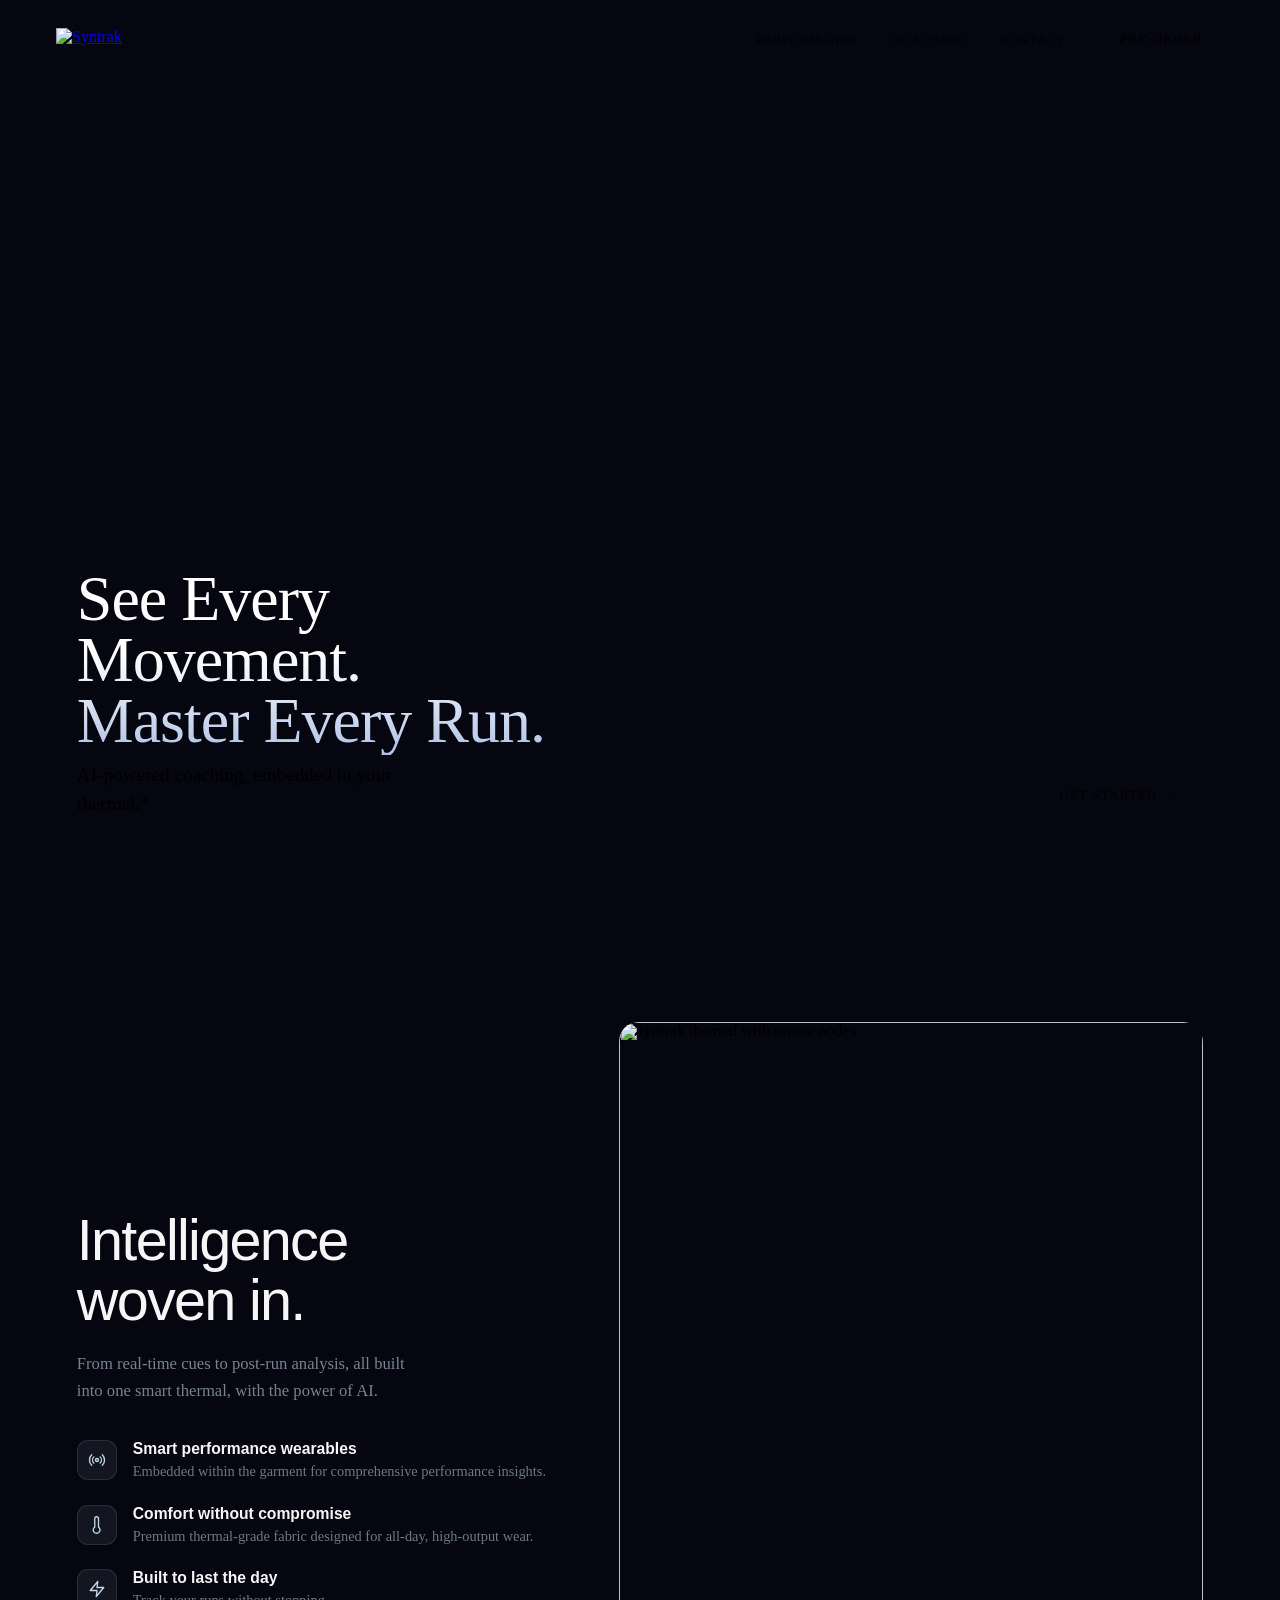
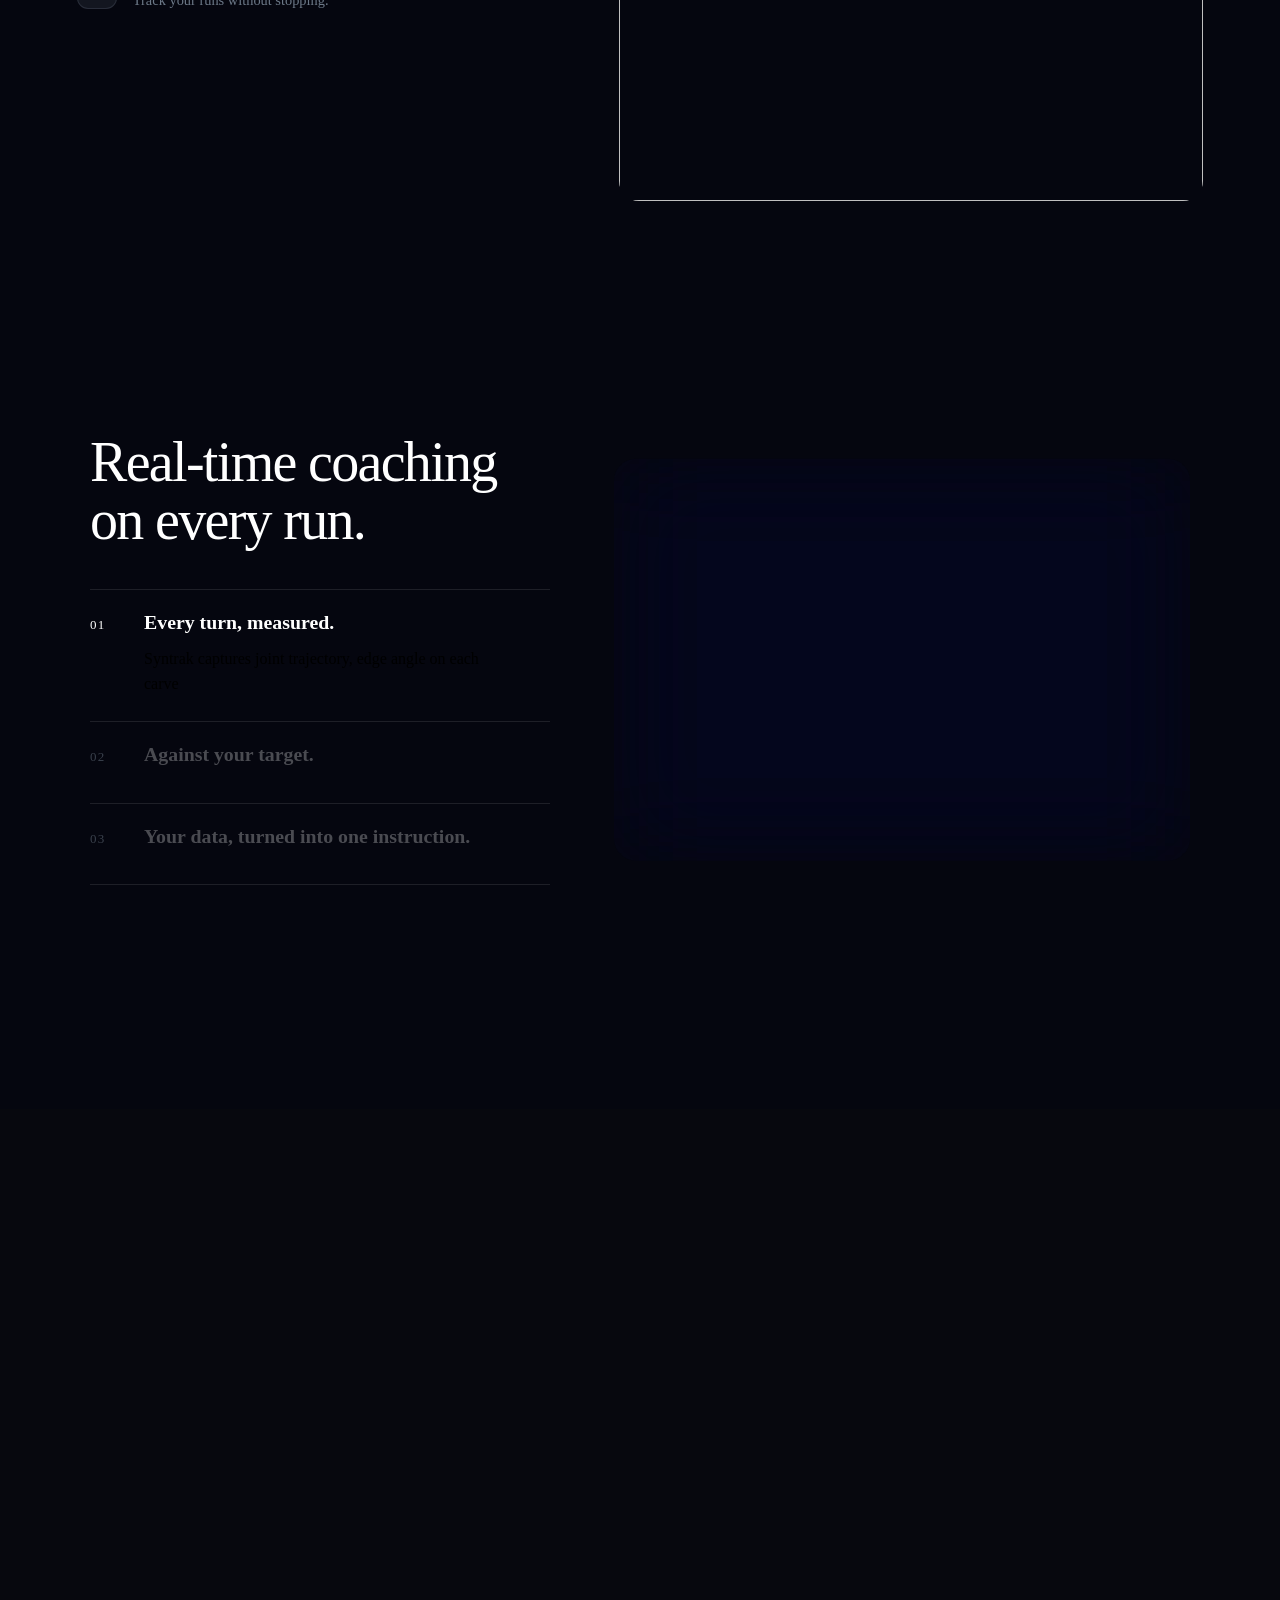
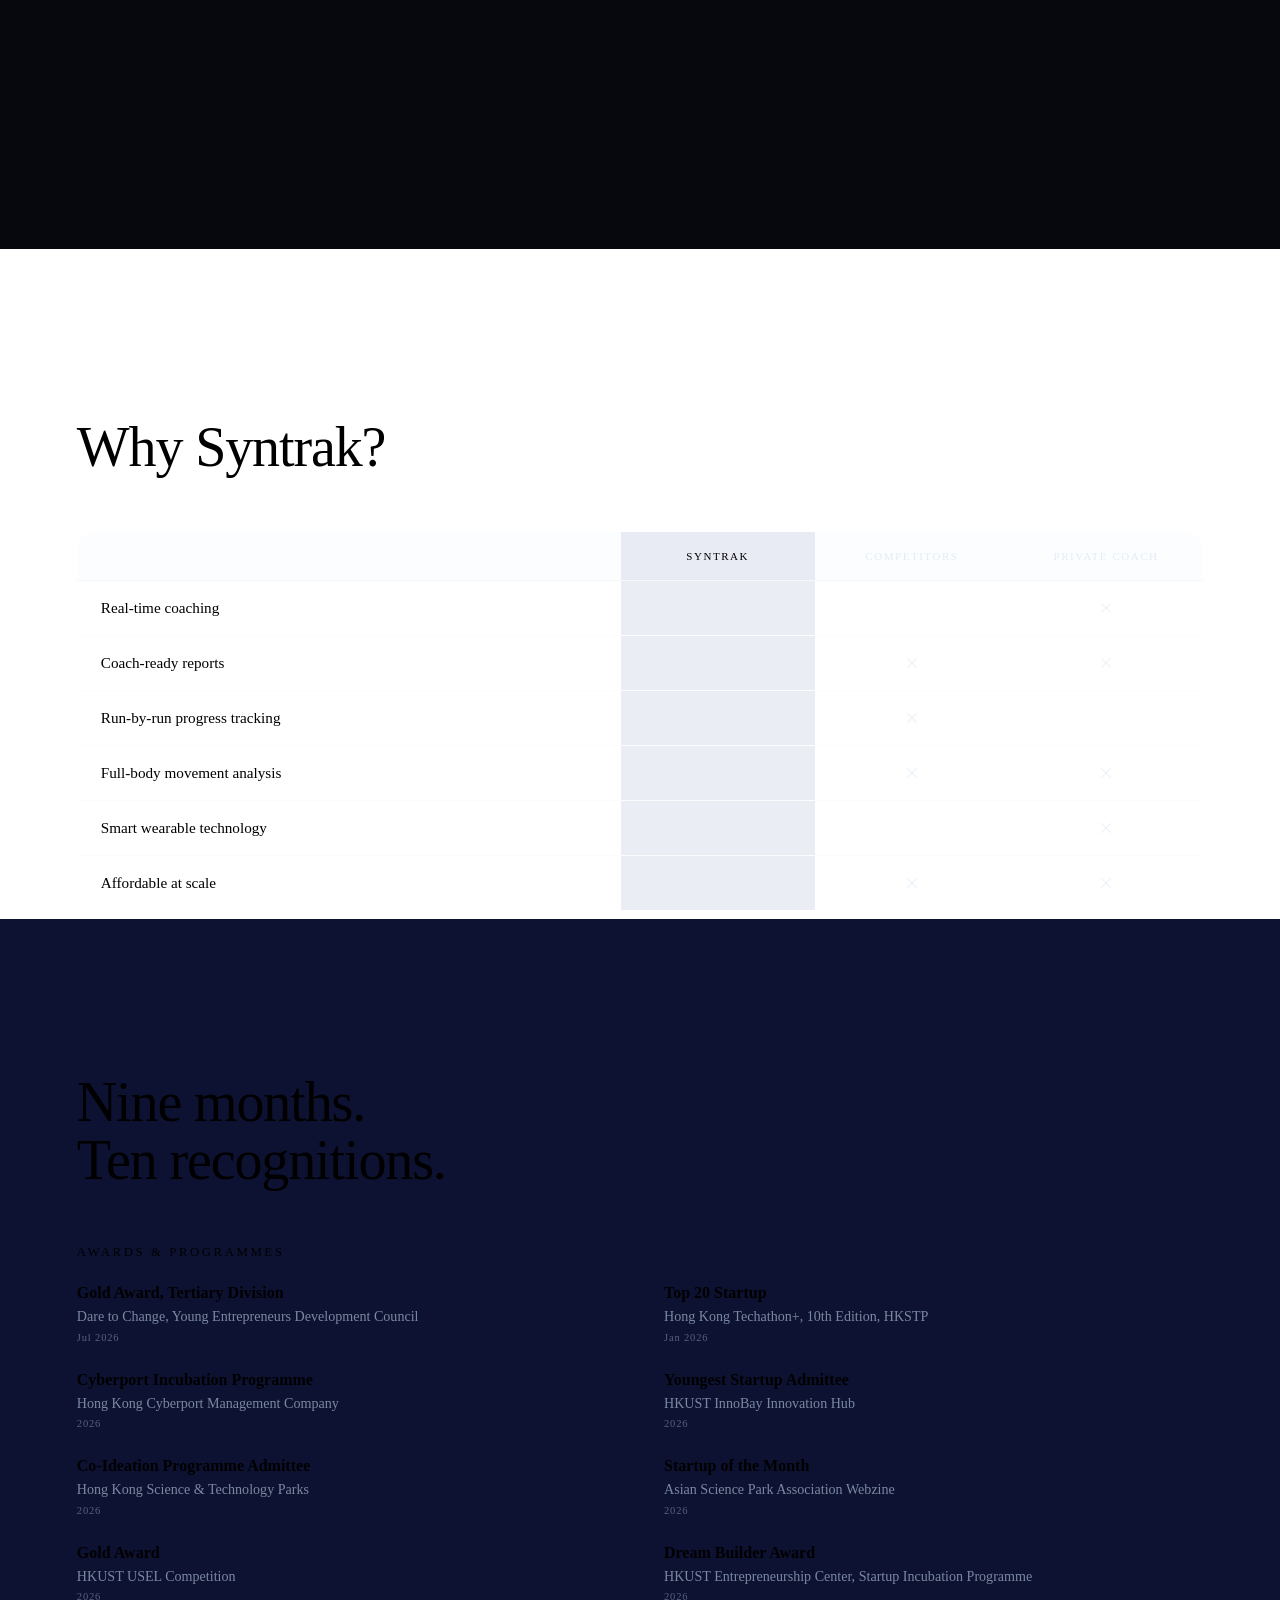
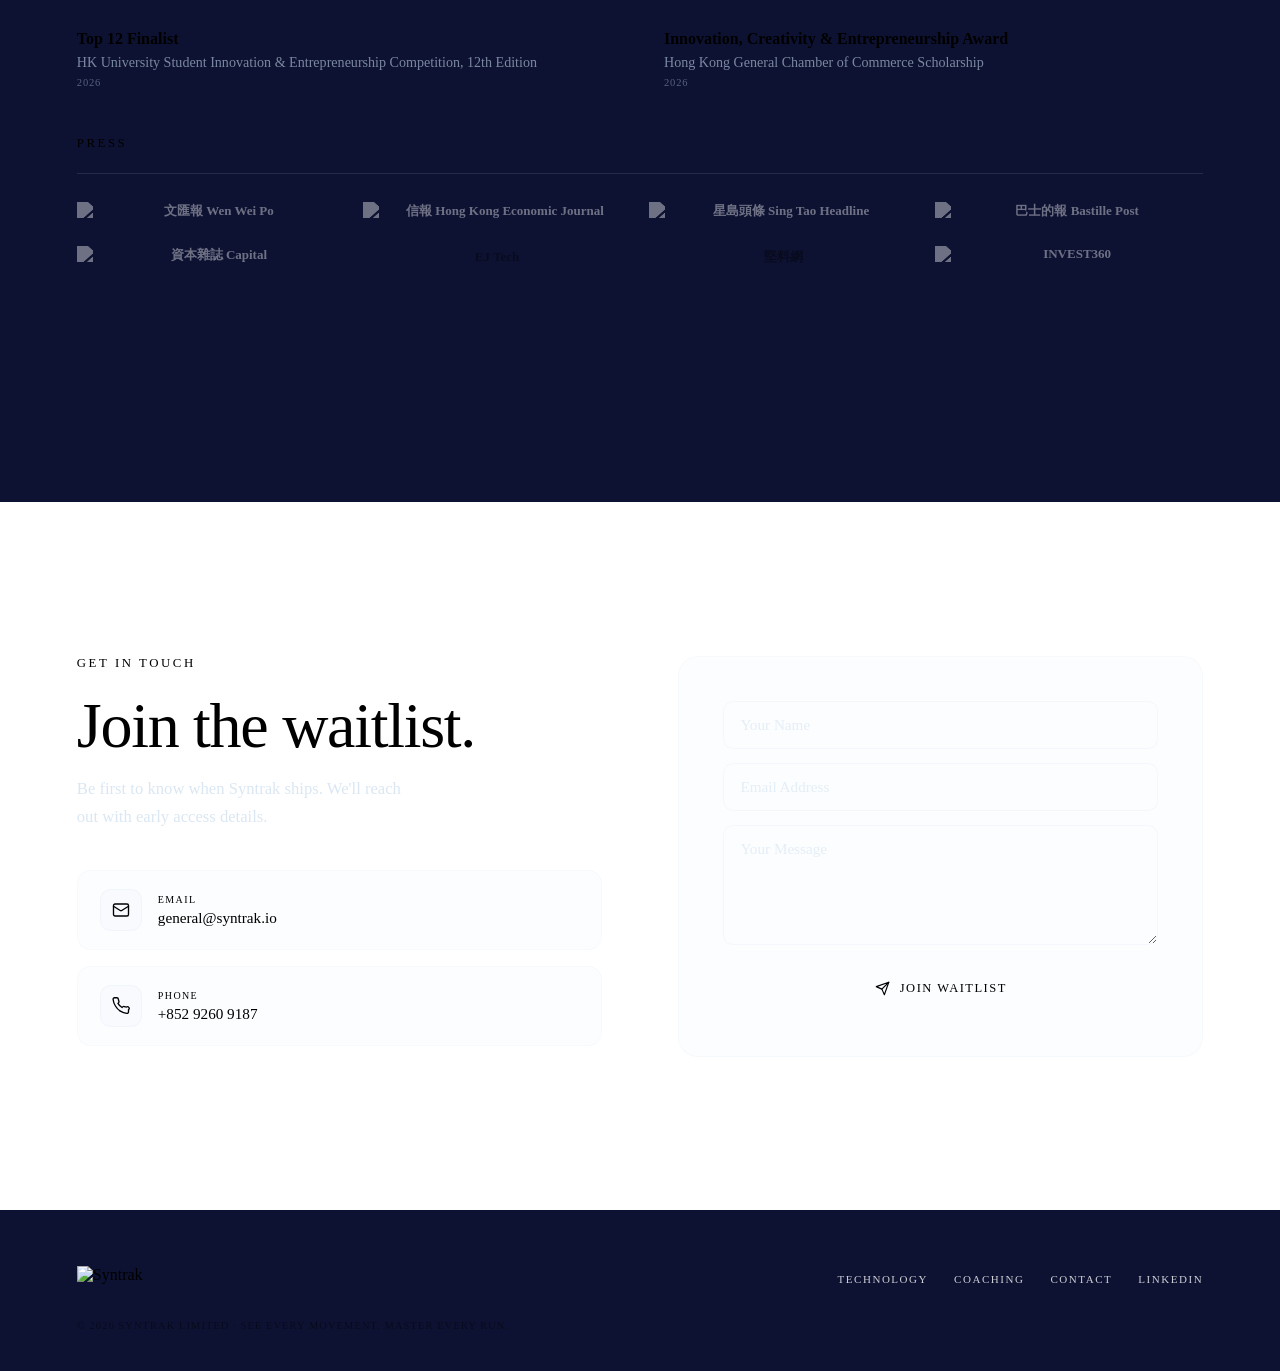
==== commit 0fe5de19: "feat: add JSON-LD, sitemap and footer LinkedIn - Organization JSON-LD in <head> (legal name, founder" ====
--- a/index.html
+++ b/index.html
@@ -12,6 +12,28 @@
 <link rel="stylesheet" href="colors_and_type.css">
 <link rel="stylesheet" href="landing/site.css">
 <link rel="preload" as="image" href="assets/product/thermal-plain2.png" fetchpriority="high">
+<link rel="canonical" href="https://syntrak.io/">
+<script type="application/ld+json">
+{
+  "@context": "https://schema.org",
+  "@type": "Organization",
+  "name": "Syntrak",
+  "legalName": "Syntrak Limited",
+  "url": "https://syntrak.io",
+  "logo": "https://syntrak.io/assets/logo/syntrak-logomark.png",
+  "email": "general@syntrak.io",
+  "foundingDate": "2025",
+  "address": {"@type": "PostalAddress", "streetAddress": "100 Cyberport Road", "addressLocality": "Pok Fu Lam", "addressCountry": "HK"},
+  "sameAs": ["https://www.linkedin.com/company/syntrak/"],
+  "founder": {
+    "@type": "Person",
+    "name": "Matthew Sze Chun Lee",
+    "alternateName": ["Lee Sze Chun Matthew", "李思晉", "Matthew Lee"],
+    "jobTitle": "Founder & CEO",
+    "sameAs": ["https://www.linkedin.com/in/matthewlsc/"]
+  }
+}
+</script>
 </head>
 <body class="hide-eyebrows">
 
@@ -379,9 +401,10 @@
         <a href="#performance" style="color: rgb(255, 255, 255); font-weight: 500">Technology</a>
         <a href="#data-seq" style="color: rgb(255, 255, 255); font-weight: 500">COACHING</a>
         <a href="#contact" style="font-weight: 500; color: rgb(255, 255, 255)">Contact</a>
-      </div>
-    </div>
-    <div class="legal">© 2026 Syntrak · See every movement. Master every run.</div>
+        <a href="https://www.linkedin.com/company/syntrak/" target="_blank" rel="noopener" style="font-weight: 500; color: rgb(255, 255, 255)">LinkedIn</a>
+      </div>
+    </div>
+    <div class="legal">© 2026 Syntrak Limited · See every movement. Master every run.</div>
   </div>
 </footer>
 
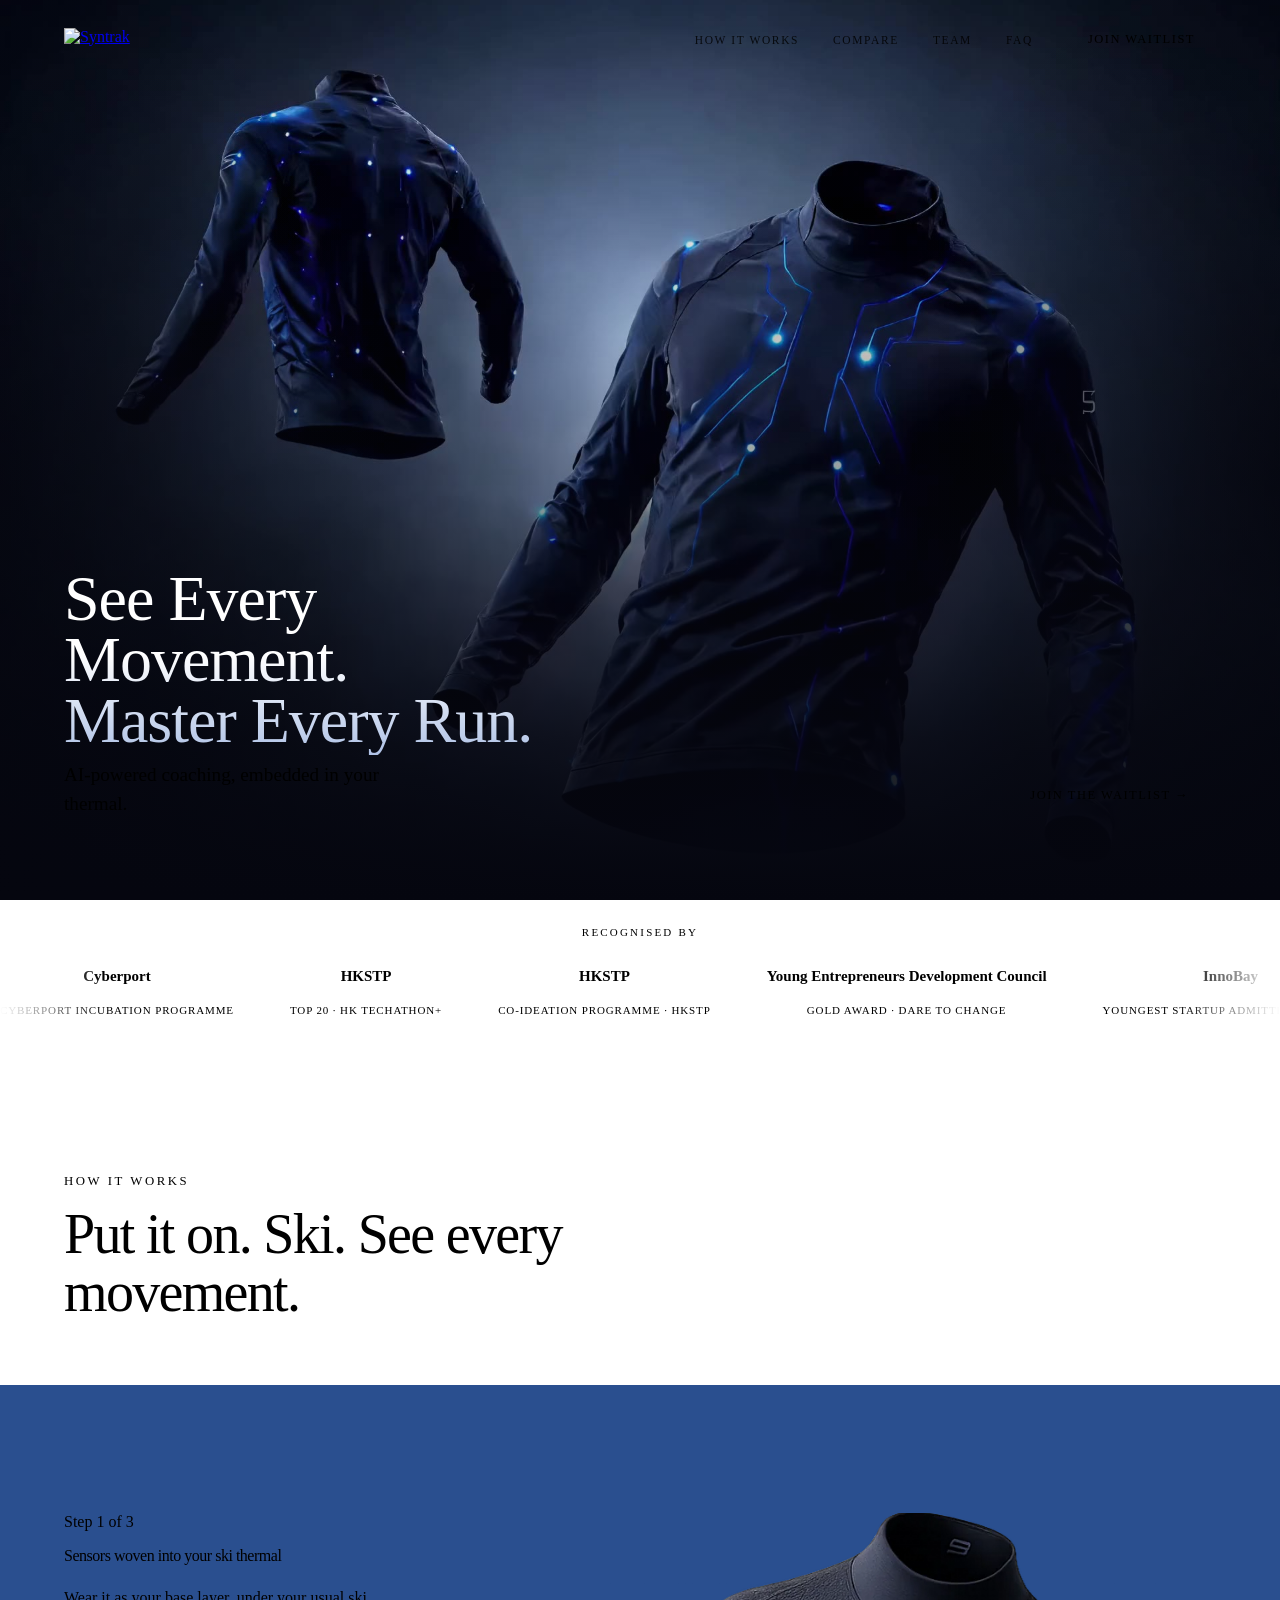
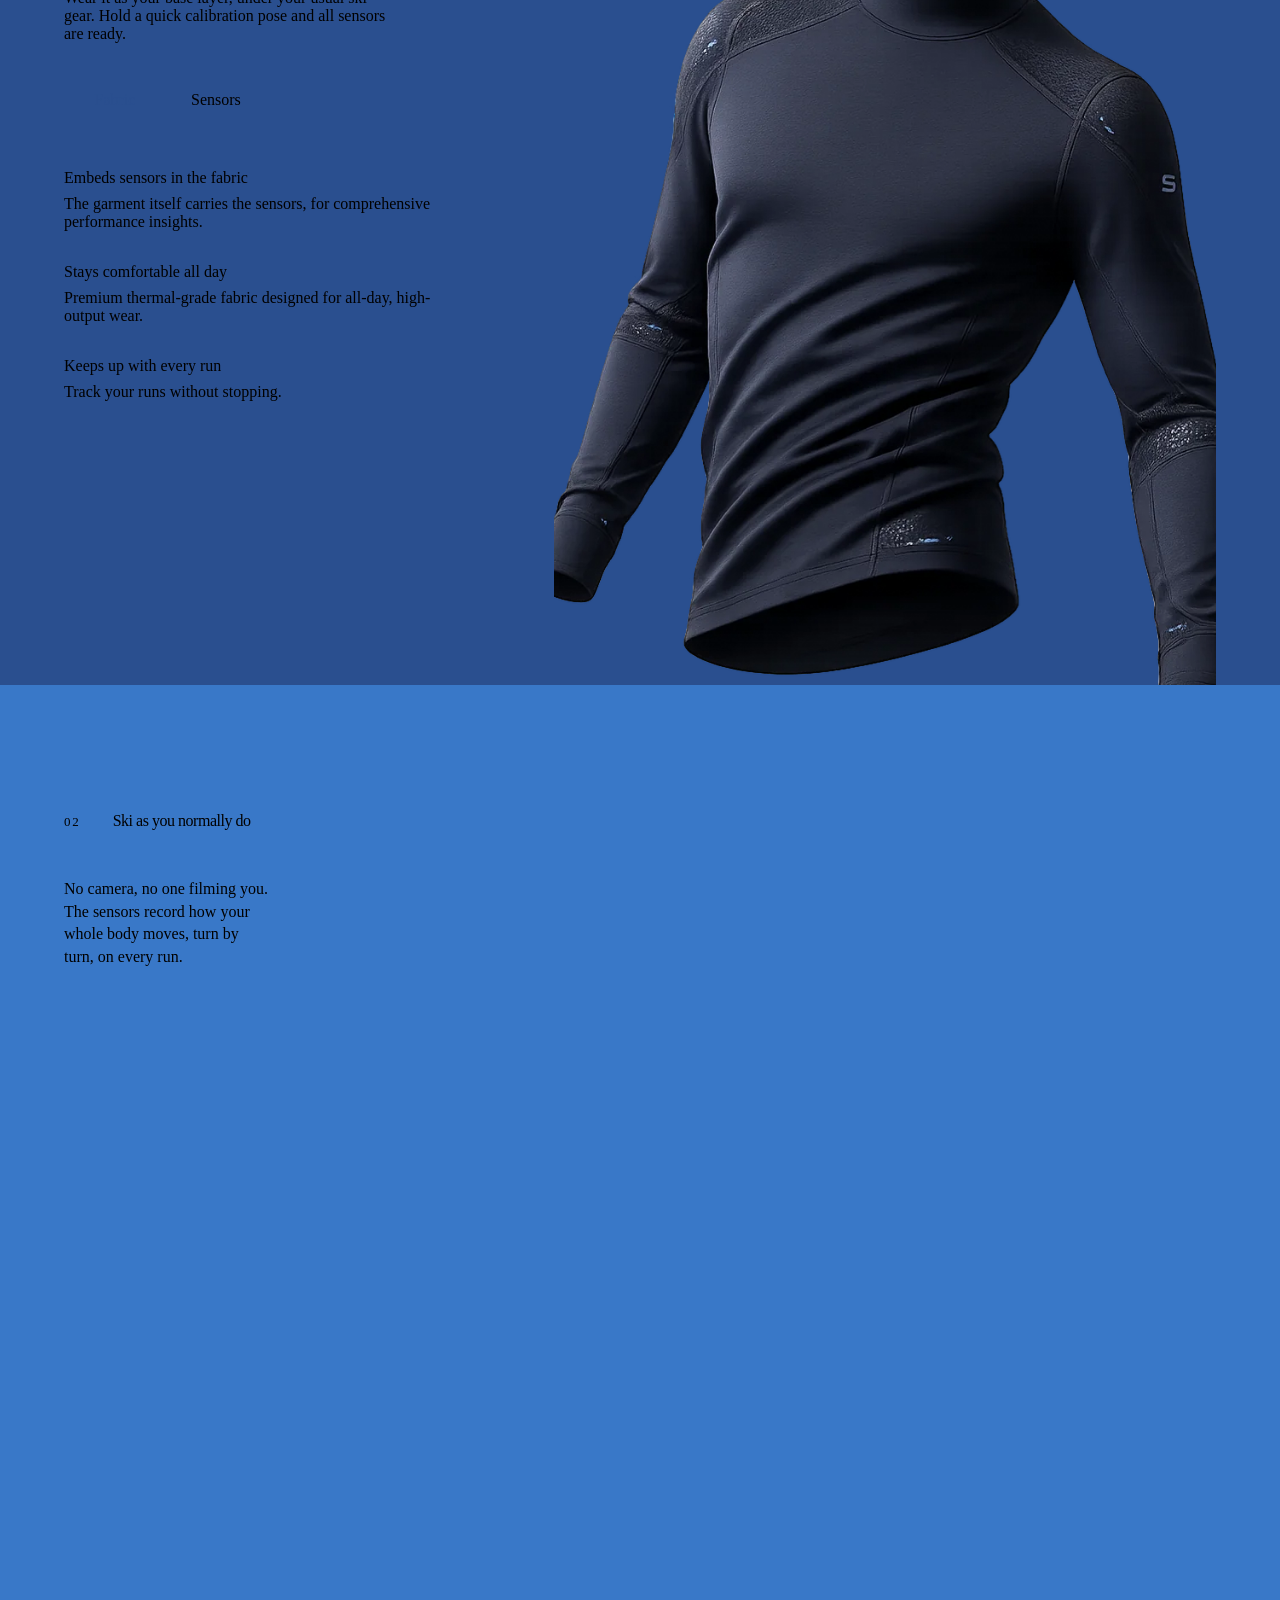
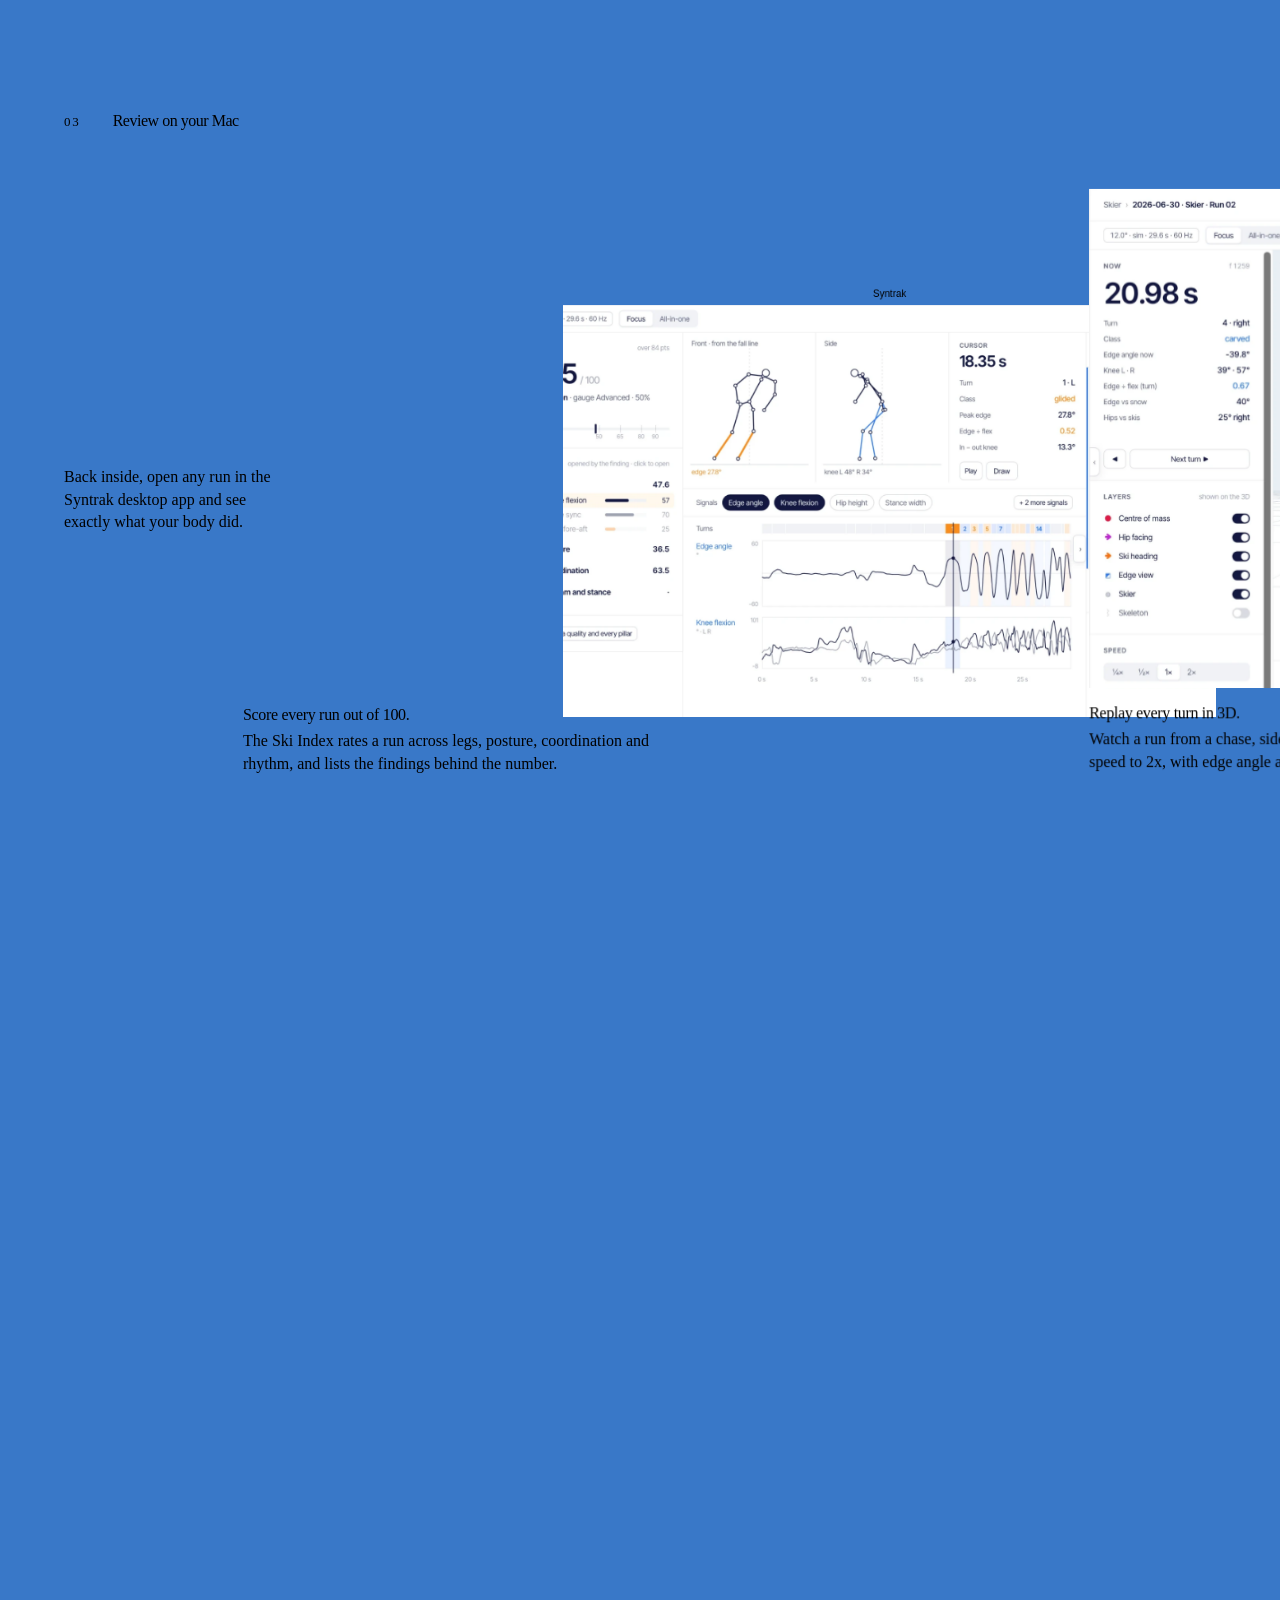
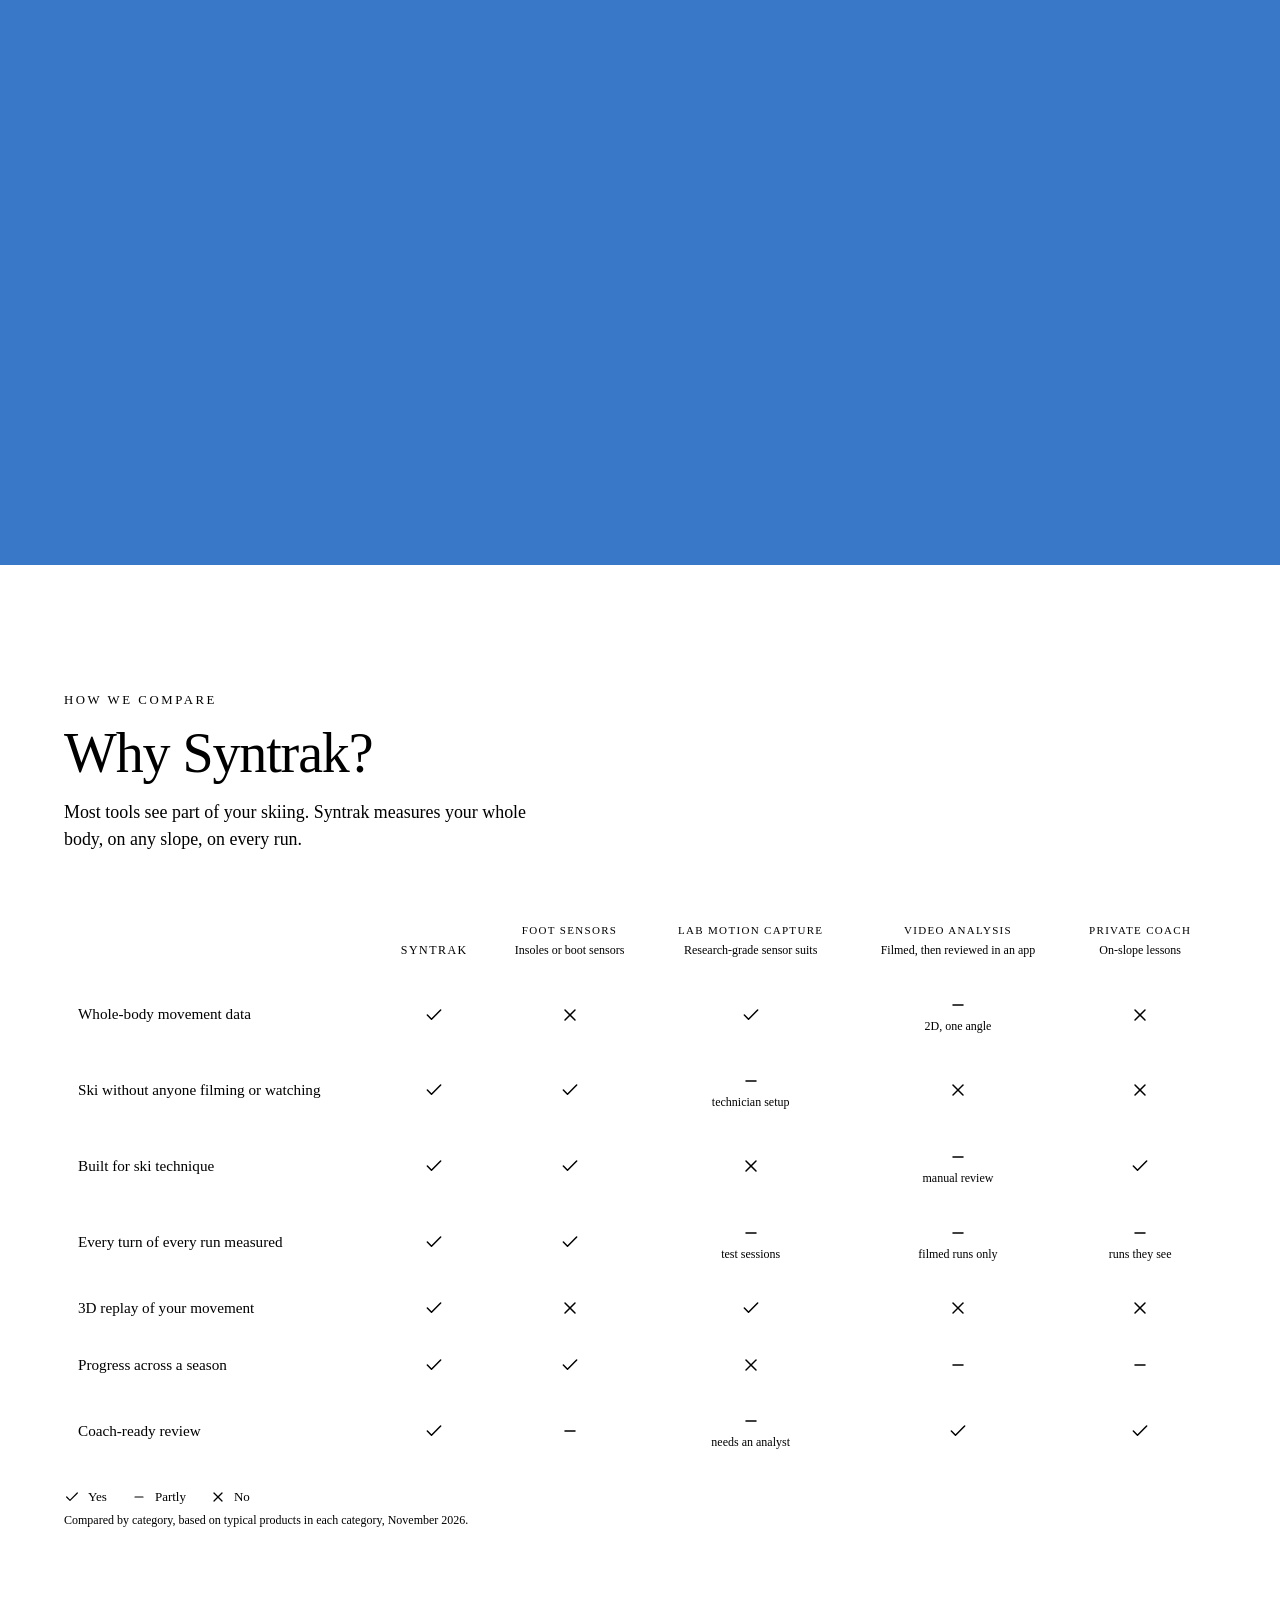
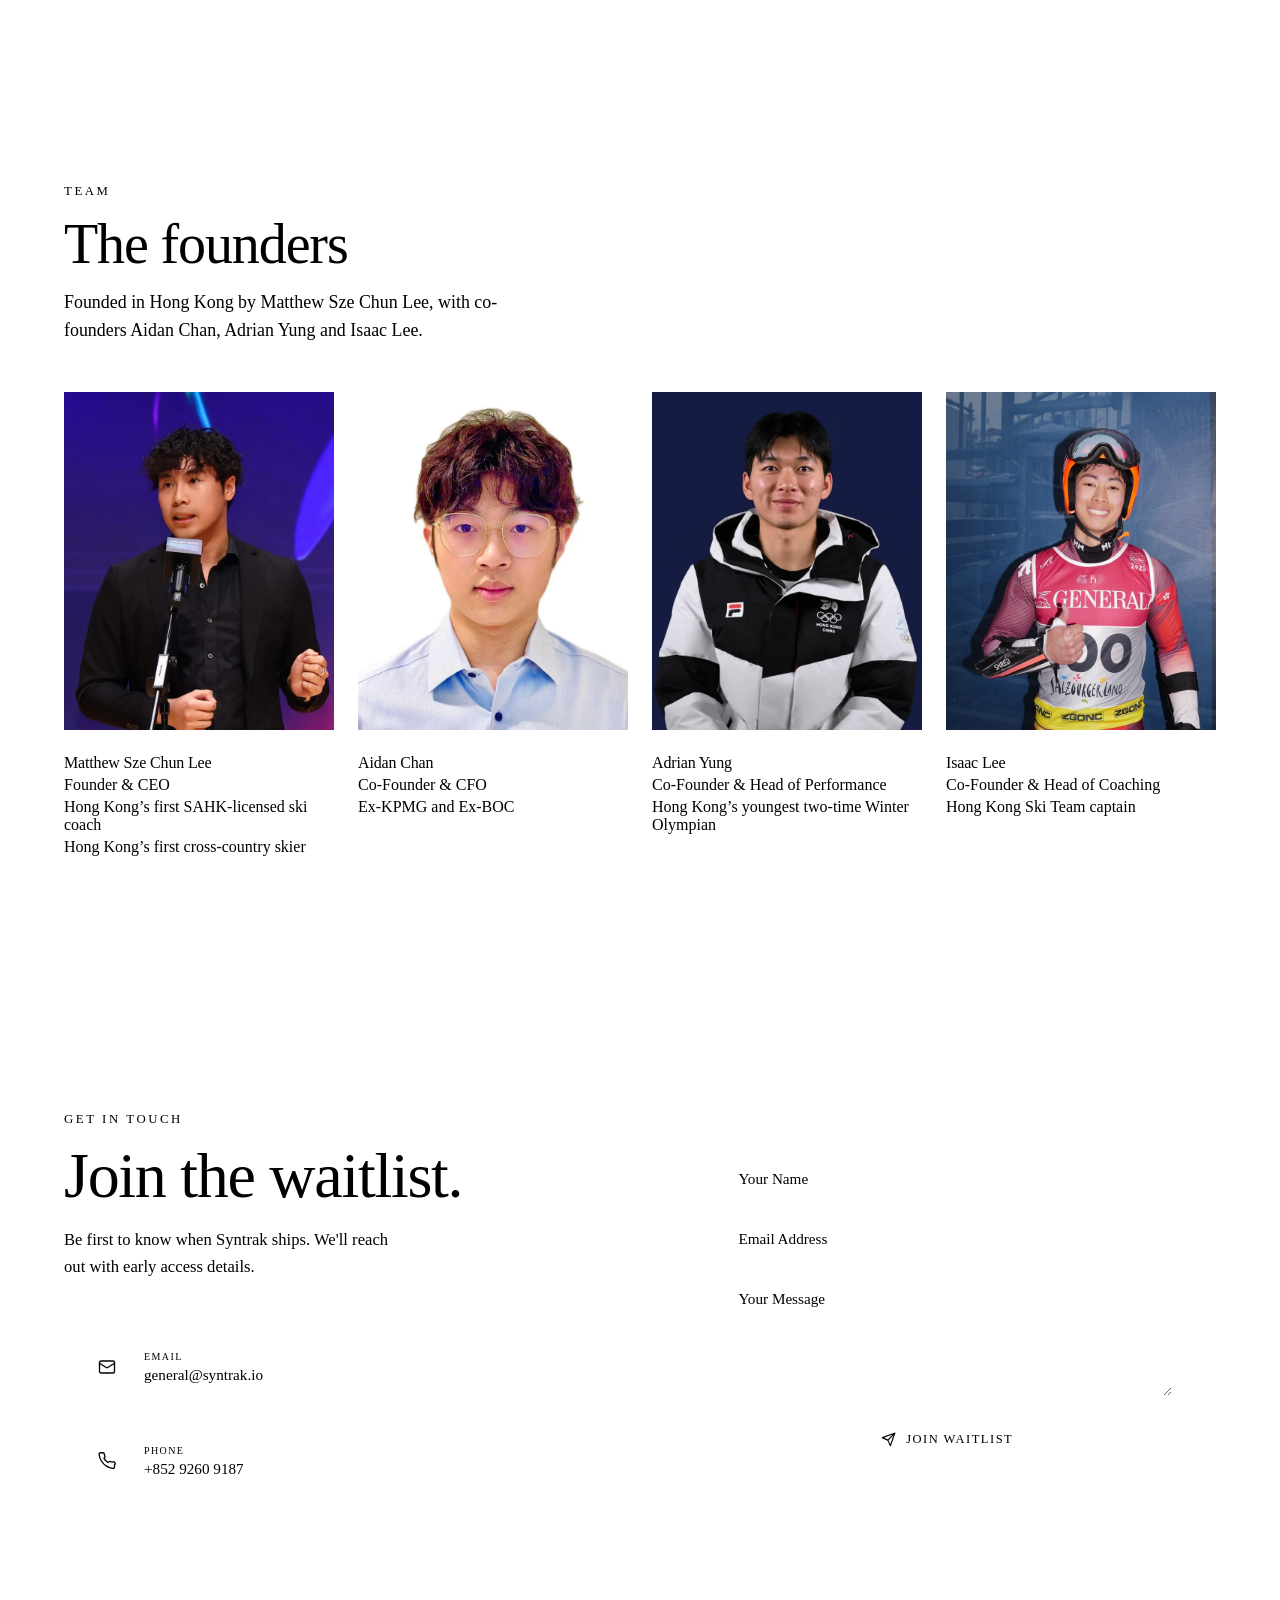
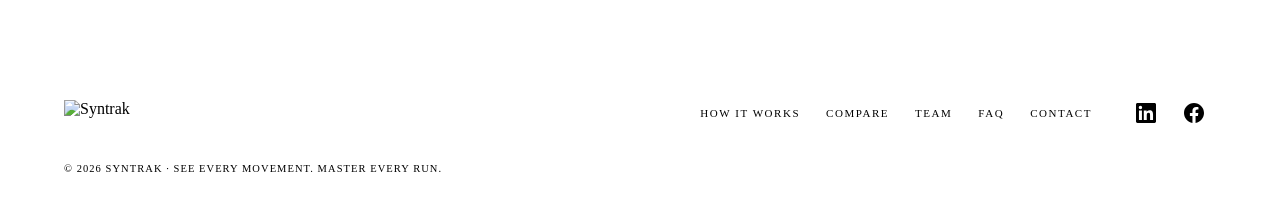
==== commit e879ad56: "feat: redesign the site, add FAQ page and SEO" ====
--- a/index.html
+++ b/index.html
@@ -3,35 +3,79 @@
 <head>
 <meta charset="utf-8">
 <meta name="viewport" content="width=device-width, initial-scale=1">
-<title>Syntrak — See Every Movement. Master Every Run.</title>
-<meta name="description" content="Syntrak turns your ski base layer into a precision motion-capture and AI coaching system. See every movement. Master every run.">
+<title>Syntrak | Smart Ski Thermal with AI Coaching and 3D Replay</title>
+<meta name="description" content="Syntrak is a Hong Kong startup building a smart ski thermal with AI coaching and 3D movement replay for skiers and coaches. See every movement. Master every run.">
+<link rel="canonical" href="https://syntrak.io/">
+<meta property="og:type" content="website">
+<meta property="og:url" content="https://syntrak.io/">
+<meta property="og:title" content="Syntrak | Smart Ski Thermal with AI Coaching and 3D Replay">
+<meta property="og:description" content="Syntrak is a Hong Kong startup building a smart ski thermal with AI coaching and 3D movement replay for skiers and coaches. See every movement. Master every run.">
+<meta property="og:image" content="https://syntrak.io/assets/og-image.jpg">
+<meta property="og:site_name" content="Syntrak">
+<meta name="twitter:card" content="summary_large_image">
+<meta name="theme-color" content="#F7F6F7">
 <link rel="icon" href="favicon.ico" sizes="48x48">
 <link rel="icon" type="image/png" sizes="32x32" href="assets/favicon/favicon-32.png">
 <link rel="icon" type="image/png" sizes="192x192" href="assets/favicon/favicon-192.png">
 <link rel="apple-touch-icon" href="assets/favicon/apple-touch-icon.png">
 <link rel="stylesheet" href="colors_and_type.css">
 <link rel="stylesheet" href="landing/site.css">
-<link rel="preload" as="image" href="assets/product/thermal-plain2.png" fetchpriority="high">
-<link rel="canonical" href="https://syntrak.io/">
 <script type="application/ld+json">
 {
   "@context": "https://schema.org",
-  "@type": "Organization",
-  "name": "Syntrak",
-  "legalName": "Syntrak Limited",
-  "url": "https://syntrak.io",
-  "logo": "https://syntrak.io/assets/logo/syntrak-logomark.png",
-  "email": "general@syntrak.io",
-  "foundingDate": "2025",
-  "address": {"@type": "PostalAddress", "streetAddress": "100 Cyberport Road", "addressLocality": "Pok Fu Lam", "addressCountry": "HK"},
-  "sameAs": ["https://www.linkedin.com/company/syntrak/"],
-  "founder": {
-    "@type": "Person",
-    "name": "Matthew Sze Chun Lee",
-    "alternateName": ["Lee Sze Chun Matthew", "李思晉", "Matthew Lee"],
-    "jobTitle": "Founder & CEO",
-    "sameAs": ["https://www.linkedin.com/in/matthewlsc/"]
-  }
+  "@graph": [
+    {
+      "@type": "Organization",
+      "@id": "https://syntrak.io/#org",
+      "name": "Syntrak",
+      "legalName": "Syntrak Limited",
+      "url": "https://syntrak.io/",
+      "logo": "https://syntrak.io/assets/logo/syntrak-stacked.png",
+      "description": "Hong Kong startup building a smart ski thermal with AI coaching and 3D movement replay for skiers and coaches.",
+      "foundingDate": "2025",
+      "address": {
+        "@type": "PostalAddress",
+        "addressLocality": "Hong Kong",
+        "addressCountry": "HK"
+      },
+      "email": "general@syntrak.io",
+      "founder": {
+        "@id": "https://syntrak.io/#matthew"
+      },
+      "sameAs": [
+        "https://www.linkedin.com/company/syntrak/",
+        "https://www.facebook.com/profile.php?id=61596526132702"
+      ]
+    },
+    {
+      "@type": "Person",
+      "@id": "https://syntrak.io/#matthew",
+      "name": "Matthew Sze Chun Lee",
+      "alternateName": [
+        "Matthew Lee",
+        "Lee Sze Chun Matthew",
+        "李思晉"
+      ],
+      "jobTitle": "Founder & CEO",
+      "worksFor": {
+        "@id": "https://syntrak.io/#org"
+      },
+      "sameAs": [
+        "https://www.linkedin.com/in/matthewlsc/",
+        "https://www.facebook.com/lscmatt1",
+        "https://www.fis-ski.com/DB/general/athlete-biography.html?sectorcode=AL&competitorid=252725"
+      ]
+    },
+    {
+      "@type": "WebSite",
+      "@id": "https://syntrak.io/#website",
+      "url": "https://syntrak.io/",
+      "name": "Syntrak",
+      "publisher": {
+        "@id": "https://syntrak.io/#org"
+      }
+    }
+  ]
 }
 </script>
 </head>
@@ -44,270 +88,227 @@
     <img class="logo logo-dark" src="assets/logo/syntrak-horizontal.png" alt="Syntrak">
   </a>
   <div class="links">
-    <a href="#performance" style="font-family: 'Inter Tight'">PERFORMANCE</a>
-    <a href="#data-seq" style="font-family: 'Inter Tight'">COACHING</a>
-    <a href="#contact" style="font-family: 'Inter Tight'">CONTACT</a>
-    <a href="#contact" class="btn navcta" style="border-radius: 30px">Pre-order</a>
+    <a href="#how-it-works" style="font-family: 'Inter Tight'">HOW IT WORKS</a>
+    <a href="#compare" style="font-family: 'Inter Tight'">COMPARE</a>
+    <a href="#team" style="font-family: 'Inter Tight'">TEAM</a>
+    <a href="faq/" style="font-family: 'Inter Tight'">FAQ</a>
+    <a href="#contact" class="btn navcta" style="border-radius: 30px">Join waitlist</a>
   </div>
 </nav>
 
 <!-- ===================== HERO ===================== -->
 <header id="hero" data-nav="dark" data-screen-label="Hero">
   <div class="hero-video-wrap">
-    <video id="hero-video" autoplay muted loop playsinline preload="auto">
-      <source src="assets/Syntrak Hero.mov" type="video/mp4">
+    <video id="hero-video" autoplay muted loop playsinline preload="auto" poster="assets/hero-poster.jpg">
+      <source src="assets/hero.mp4" type="video/mp4">
     </video>
     <div class="hero-vignette"></div>
   </div>
   <div class="hero-sticky">
     <div class="hero-text">
       <p class="hero-name head-eyebrow">Syntrak Base Layer · Gen 1</p>
-      <h1 class="hero-title" style="font-size: clamp(2.4rem, 6.4vw, 4rem); padding: 16px 0px 4px; letter-spacing: clamp(-1px, -0.03em, -2px); line-height: 0.95; font-weight: 500; font-family: 'Inter Tight'">See Every Movement.<br><span style="color: #ffffff00">Master Every Run.</span></h1>
-      <p class="hero-sub" style="margin: 6px 0px 0px">AI-powered coaching, embedded in your thermal.*</p>
+      <h1 class="hero-title" style="font-size: clamp(2.4rem, 6.4vw, 4rem); padding: 16px 0px 4px; letter-spacing: clamp(-1px, -0.03em, -2px); line-height: 0.95; font-weight: 500; font-family: 'Inter Tight'">See Every Movement.<br><span>Master Every Run.</span></h1>
+      <p class="hero-sub" style="margin: 6px 0px 0px">AI-powered coaching, embedded in your thermal.</p>
     </div>
     <div class="hero-cta">
-      <a href="#contact" class="btn btn-primary" style="border-radius: 30px; gap: 10px">GET STARTED →</a>
+      <a href="#contact" class="btn btn-primary" style="border-radius: 30px; gap: 10px">JOIN THE WAITLIST →</a>
     </div>
   </div>
 </header>
 
-<!-- ===================== THERMAL REVEAL ===================== -->
-<section id="performance" class="thermal-hero" data-nav="dark" data-screen-label="Thermal reveal" style="background-color: rgb(5, 6, 15); padding: 122px 0px 8px">
-  <div class="th-wrap">
-    <div class="th-left">
-      <h2 class="th-headline" style="font-weight: 500">Intelligence<br>woven in.</h2>
-      <p class="th-sub">From real-time cues to post-run analysis, all built into one smart thermal, with the power of AI.</p>
-      <ul class="th-features">
-        <li>
-          <span class="th-icon"><svg viewBox="0 0 24 24"><circle cx="12" cy="12" r="2"/><path d="M4.9 19.1a10 10 0 0 1 0-14.2M7.8 16.2a6 6 0 0 1 0-8.4m8.4 0a6 6 0 0 1 0 8.4m2.9 2.9a10 10 0 0 0 0-14.2"/></svg></span>
-          <div><strong>Smart performance wearables</strong><p>Embedded within the garment for comprehensive performance insights.</p></div>
-        </li>
-        <li>
-          <span class="th-icon"><svg viewBox="0 0 24 24"><path d="M14 14.76V3.5a2.5 2.5 0 0 0-5 0v11.26a4.5 4.5 0 1 0 5 0z"/></svg></span>
-          <div><strong>Comfort without compromise</strong><p>Premium thermal-grade fabric designed for all-day, high-output wear.</p></div>
-        </li>
-        <li>
-          <span class="th-icon"><svg viewBox="0 0 24 24"><polygon points="13 2 3 14 12 14 11 22 21 10 12 10 13 2"/></svg></span>
-          <div><strong>Built to last the day</strong><p>Track your runs without stopping.</p></div>
-        </li>
-      </ul>
-    </div>
-    <div class="th-right">
-      <div class="th-img-wrap" id="th-img-wrap">
-        <img class="th-base" src="assets/product/thermal-tech2.png" alt="Syntrak thermal with sensor nodes" draggable="false">
-        <img class="th-top" id="th-top" src="assets/product/thermal-plain2.png" alt="" draggable="false" fetchpriority="high">
-        <div class="th-cursor" id="th-cursor"></div>
+<!-- ===================== RECOGNITION BAR ===================== -->
+<!-- TODO(press links): each outlet logo in the "In the press" row becomes a link once its article URL is set in landing/site.js (PRESS, href). -->
+<section id="recognition-bar" aria-label="Awards, programmes and press">
+  <p class="rb-label">Recognised by</p>
+  <div class="rb-viewport">
+    <div class="ticker-track rb-track">
+      <ul class="rb-list" id="rb-list"></ul>
+    </div>
+  </div>
+</section>
+
+<!-- ===================== HOW IT WORKS ===================== -->
+<section id="how-it-works" aria-labelledby="hiw-heading">
+  <div class="hiw-intro-band"><div class="hiw-intro wrap">
+    <p class="eyebrow">How it works</p>
+    <h2 class="headline" id="hiw-heading">Put it on. Ski. See every movement.</h2>
+  </div></div>
+  <div class="hiw-stack" id="hiw-stack">
+    <div class="hiw-wrap">
+      <article class="hiw-card hiw-card--1" aria-labelledby="hiw-t1">
+        <div class="hiw-shade" aria-hidden="true"></div>
+        <div class="hiw-inner t1">
+          <div class="t1-text">
+            <p class="t1-label">Step 1 of 3</p>
+            <h3 class="t1-title" id="hiw-t1">Sensors woven into your ski thermal</h3>
+            <p class="t1-lead">Wear it as your base layer, under your usual ski gear. Hold a quick calibration pose and all sensors are ready.</p>
+            <div class="seg" role="group" aria-label="Thermal view">
+              <button type="button" class="seg-btn" data-view="fabric" aria-pressed="true">Fabric</button>
+              <button type="button" class="seg-btn" data-view="sensors" aria-pressed="false">Sensors</button>
+            </div>
+          </div>
+          <div class="t1-frame th-img-wrap" id="th-img-wrap" data-view="fabric">
+            <div class="th-zoom">
+              <div class="th-layer"><img class="th-img" src="assets/product/thermal-tech2-crop.webp" alt="Syntrak smart thermal base layer, inside view" draggable="false" width="893" height="1055"></div>
+              <div class="th-layer" id="th-top"><img class="th-img" src="assets/product/thermal-plain2-crop.webp" alt="Syntrak smart thermal base layer, fabric view" draggable="false" width="893" height="1055"></div>
+            </div>
+            <div class="th-cursor" id="th-cursor"></div>
+          </div>
+          <ul class="t1-facts">
+            <li><h4>Embeds sensors in the fabric</h4><p>The garment itself carries the sensors, for comprehensive performance insights.</p></li>
+            <li><h4>Stays comfortable all day</h4><p>Premium thermal-grade fabric designed for all-day, high-output wear.</p></li>
+            <li><h4>Keeps up with every run</h4><p>Track your runs without stopping.</p></li>
+          </ul>
+        </div>
+      </article>
+    </div>
+    <div class="hiw-wrap">
+      <article class="hiw-card hiw-card--2 hiw-card--video" aria-labelledby="hiw-t2">
+        <div class="hiw-bg" aria-hidden="true">
+          <video class="hiw-video" muted loop playsinline preload="metadata" poster="assets/how-it-works/step-2-ski-poster.jpg" data-placeholder="assets/how-it-works/step-2-ski.mp4"><source src="assets/how-it-works/step-2-ski.mp4" type="video/mp4"></video>
+        </div>
+        <div class="hiw-scrim" aria-hidden="true"></div>
+        <div class="hiw-shade" aria-hidden="true"></div>
+        <div class="hiw-inner">
+          <header class="hiw-head"><span class="hiw-num">02</span><h3 class="hiw-title" id="hiw-t2">Ski as you normally do</h3></header>
+          <p class="hiw-body">No camera, no one filming you. The sensors record how your whole body moves, turn by turn, on every run.</p>
+        </div>
+      </article>
+    </div>
+    <div class="hiw-wrap hiw-wrap--gallery" id="hiw-gallery-wrap">
+      <div class="hiw-stage">
+        <article class="hiw-card hiw-card--3" aria-labelledby="hiw-t3" id="hiw-card-3">
+          <div class="hiw-inner">
+            <header class="hiw-head"><span class="hiw-num">03</span><h3 class="hiw-title" id="hiw-t3">Review on your Mac</h3></header>
+            <p class="hiw-body">Back inside, open any run in the Syntrak desktop app and see exactly what your body did.</p>
+            <div class="hiw-media hiw-media--window" aria-hidden="true"></div>
+          </div>
+          <div class="gal" id="gal" aria-roledescription="carousel" aria-label="Syntrak desktop app screenshots">
+            <div class="gal-meta" aria-hidden="true"><span class="gal-count" id="gal-count">01 / 04</span><span class="gal-bar"><span class="gal-bar-fill" id="gal-bar-fill"></span></span></div>
+            <div class="gal-viewport" id="gal-viewport" tabindex="-1" aria-label="Screenshots, use left and right arrow keys">
+              <ol class="gal-strip" id="gal-strip"></ol>
+            </div>
+            <div class="gal-controls">
+              <button type="button" class="gal-btn" id="gal-prev" aria-label="Previous screenshot">‹</button>
+              <div class="gal-dots" id="gal-dots"></div>
+              <button type="button" class="gal-btn" id="gal-next" aria-label="Next screenshot">›</button>
+            </div>
+            <p class="gal-caption">Syntrak for macOS</p>
+          </div>
+        </article>
       </div>
     </div>
   </div>
 </section>
 
-<!-- ===================== DATA SEQUENCE (sticky, dark) ===================== -->
-<section id="data-seq" class="theme-dark" data-nav="dark" data-screen-label="Data sequence">
-  <div class="track">
-    <div class="pin" style="background-color: rgb(5, 6, 15)">
-      <div class="pin-inner">
-        <!-- left: Whoop-style numbered scroll list -->
-        <div class="seq-copy">
-          <h2 class="headline seq-title" style="font-weight: 500; letter-spacing: -0.03em; font-size: clamp(1.8rem, 4.5vw, 3.5rem)">Real-time coaching on every run.</h2>
-          <div class="seq-list">
-            <div class="seq-item active" data-step="0">
-              <div class="seq-row">
-                <span class="seq-num">01</span>
-                <h3 class="seq-heading">Every turn, measured.</h3>
-              </div>
-              <p class="seq-body">Syntrak captures joint trajectory, edge angle on
-each carve</p>
-            </div>
-            <div class="seq-item" data-step="1">
-              <div class="seq-row">
-                <span class="seq-num">02</span>
-                <h3 class="seq-heading">Against your target.</h3>
-              </div>
-              <p class="seq-body">Your line is mapped against your selected target for the run. The gap shows how you can reach the next level.</p>
-            </div>
-            <div class="seq-item" data-step="2">
-              <div class="seq-row">
-                <span class="seq-num">03</span>
-                <h3 class="seq-heading">Your data, turned into one instruction.</h3>
-              </div>
-              <p class="seq-body">No raw numbers. Live AI coaching gives one clear move, for each turn.</p>
-            </div>
-          </div>
-        </div>
-
-        <!-- right: viz card -->
-        <div class="seq-phone" style="line-height: 1.4; padding: 42px 0px 0px">
-          <div class="viz seq-viz">
-            <div class="viz-head">
-              <div class="viz-readout ro-big"><span id="ro-num">0</span><span class="ro-unit">°</span></div>
-              <div class="eyebrow" style="margin-left: 10px; color: var(--powder-blue); align-self: flex-end; padding-bottom: 4px; margin: 0px 0px 22px -4px">EDGE ANGLE</div>
-            </div>
-            <svg viewBox="0 0 480 170" preserveAspectRatio="xMidYMid meet" aria-hidden="true">
-              <g stroke="rgba(193,215,235,.10)" stroke-width="1">
-                <line x1="0" y1="42" x2="480" y2="42"></line>
-                <line x1="0" y1="85" x2="480" y2="85"></line>
-                <line x1="0" y1="128" x2="480" y2="128"></line>
-              </g>
-              <path id="path-target" d="M0,112 C60,112 82,86 120,86 C158,86 180,112 240,112 C300,112 322,84 360,84 C398,84 420,112 480,112"
-                    fill="none" stroke="var(--kinetic-gold)" stroke-width="2.5" stroke-dasharray="5 6" opacity="0"></path>
-              <path id="path-you" d="M0,120 C60,120 82,60 120,60 C158,60 180,124 240,124 C300,124 322,44 360,44 C398,44 420,112 480,112"
-                    fill="none" stroke="var(--slate-blue)" stroke-width="3"></path>
-              <circle id="marker" r="5" fill="var(--bright-white)" cx="0" cy="120"></circle>
-            </svg>
-            <div class="legend">
-              <span><span class="key" style="background:var(--slate-blue)"></span>Your edge</span>
-              <span id="legend-target" style="opacity:0"><span class="key" style="background:var(--kinetic-gold)"></span>Average</span>
-            </div>
-            <div class="viz-directive">
-              <p class="coach-label">Coach</p>
-              <p class="coach-text" id="ro-dtext">Hold the edge longer through the fall line.</p>
-            </div>
-          </div>
-        </div>
-      </div>
-    </div>
+<dialog class="lightbox" id="lightbox" aria-labelledby="lb-title">
+  <button type="button" class="lb-close" id="lb-close" aria-label="Close">×</button>
+  <div class="lb-media" id="lb-media"></div>
+  <p class="lb-title" id="lb-title"></p>
+  <p class="lb-body" id="lb-body"></p>
+</dialog>
+
+<!-- ===================== COMPARISON TABLE ===================== -->
+<section id="compare" class="section theme-light cmp-section" aria-labelledby="cmp-heading">
+  <div class="wrap">
+    <p class="eyebrow">How we compare</p>
+    <h2 class="headline" id="cmp-heading">Why Syntrak?</h2>
+    <p class="cmp-lead">Most tools see part of your skiing. Syntrak measures your whole body, on any slope, on every run.</p>
+    <div class="cmp-frame" id="cmp-frame">
+    <div class="cmp-scroll" id="cmp-scroll">
+      <table class="cmp-table">
+        <caption class="sr-only">Syntrak compared with four categories of ski analysis</caption>
+        <thead><tr><td class="cmp-corner"></td><th scope="col" class="cmp-us cmp-us-head"><span class="cmp-cat">Syntrak</span></th><th scope="col"><span class="cmp-cat">Foot sensors</span><span class="cmp-desc">Insoles or boot sensors</span></th><th scope="col"><span class="cmp-cat">Lab motion capture</span><span class="cmp-desc">Research-grade sensor suits</span></th><th scope="col"><span class="cmp-cat">Video analysis</span><span class="cmp-desc">Filmed, then reviewed in an app</span></th><th scope="col"><span class="cmp-cat">Private coach</span><span class="cmp-desc">On-slope lessons</span></th></tr></thead>
+        <tbody>
+          <tr><th scope="row">Whole-body movement data</th><td class="cmp-v cmp-us"><span class="cmp-ic" data-icon="check" aria-hidden="true"></span><span class="sr-only">Yes</span></td><td class="cmp-v"><span class="cmp-ic" data-icon="x" aria-hidden="true"></span><span class="sr-only">No</span></td><td class="cmp-v"><span class="cmp-ic" data-icon="check" aria-hidden="true"></span><span class="sr-only">Yes</span></td><td class="cmp-v"><span class="cmp-ic" data-icon="partial" aria-hidden="true"></span><span class="sr-only">Partly: </span><span class="cmp-note">2D, one angle</span></td><td class="cmp-v"><span class="cmp-ic" data-icon="x" aria-hidden="true"></span><span class="sr-only">No</span></td></tr>
+          <tr><th scope="row">Ski without anyone filming or watching</th><td class="cmp-v cmp-us"><span class="cmp-ic" data-icon="check" aria-hidden="true"></span><span class="sr-only">Yes</span></td><td class="cmp-v"><span class="cmp-ic" data-icon="check" aria-hidden="true"></span><span class="sr-only">Yes</span></td><td class="cmp-v"><span class="cmp-ic" data-icon="partial" aria-hidden="true"></span><span class="sr-only">Partly: </span><span class="cmp-note">technician setup</span></td><td class="cmp-v"><span class="cmp-ic" data-icon="x" aria-hidden="true"></span><span class="sr-only">No</span></td><td class="cmp-v"><span class="cmp-ic" data-icon="x" aria-hidden="true"></span><span class="sr-only">No</span></td></tr>
+          <tr><th scope="row">Built for ski technique</th><td class="cmp-v cmp-us"><span class="cmp-ic" data-icon="check" aria-hidden="true"></span><span class="sr-only">Yes</span></td><td class="cmp-v"><span class="cmp-ic" data-icon="check" aria-hidden="true"></span><span class="sr-only">Yes</span></td><td class="cmp-v"><span class="cmp-ic" data-icon="x" aria-hidden="true"></span><span class="sr-only">No</span></td><td class="cmp-v"><span class="cmp-ic" data-icon="partial" aria-hidden="true"></span><span class="sr-only">Partly: </span><span class="cmp-note">manual review</span></td><td class="cmp-v"><span class="cmp-ic" data-icon="check" aria-hidden="true"></span><span class="sr-only">Yes</span></td></tr>
+          <tr><th scope="row">Every turn of every run measured</th><td class="cmp-v cmp-us"><span class="cmp-ic" data-icon="check" aria-hidden="true"></span><span class="sr-only">Yes</span></td><td class="cmp-v"><span class="cmp-ic" data-icon="check" aria-hidden="true"></span><span class="sr-only">Yes</span></td><td class="cmp-v"><span class="cmp-ic" data-icon="partial" aria-hidden="true"></span><span class="sr-only">Partly: </span><span class="cmp-note">test sessions</span></td><td class="cmp-v"><span class="cmp-ic" data-icon="partial" aria-hidden="true"></span><span class="sr-only">Partly: </span><span class="cmp-note">filmed runs only</span></td><td class="cmp-v"><span class="cmp-ic" data-icon="partial" aria-hidden="true"></span><span class="sr-only">Partly: </span><span class="cmp-note">runs they see</span></td></tr>
+          <tr><th scope="row">3D replay of your movement</th><td class="cmp-v cmp-us"><span class="cmp-ic" data-icon="check" aria-hidden="true"></span><span class="sr-only">Yes</span></td><td class="cmp-v"><span class="cmp-ic" data-icon="x" aria-hidden="true"></span><span class="sr-only">No</span></td><td class="cmp-v"><span class="cmp-ic" data-icon="check" aria-hidden="true"></span><span class="sr-only">Yes</span></td><td class="cmp-v"><span class="cmp-ic" data-icon="x" aria-hidden="true"></span><span class="sr-only">No</span></td><td class="cmp-v"><span class="cmp-ic" data-icon="x" aria-hidden="true"></span><span class="sr-only">No</span></td></tr>
+          <tr><th scope="row">Progress across a season</th><td class="cmp-v cmp-us"><span class="cmp-ic" data-icon="check" aria-hidden="true"></span><span class="sr-only">Yes</span></td><td class="cmp-v"><span class="cmp-ic" data-icon="check" aria-hidden="true"></span><span class="sr-only">Yes</span></td><td class="cmp-v"><span class="cmp-ic" data-icon="x" aria-hidden="true"></span><span class="sr-only">No</span></td><td class="cmp-v"><span class="cmp-ic" data-icon="partial" aria-hidden="true"></span><span class="sr-only">Partly</span></td><td class="cmp-v"><span class="cmp-ic" data-icon="partial" aria-hidden="true"></span><span class="sr-only">Partly</span></td></tr>
+          <tr><th scope="row">Coach-ready review</th><td class="cmp-v cmp-us"><span class="cmp-ic" data-icon="check" aria-hidden="true"></span><span class="sr-only">Yes</span></td><td class="cmp-v"><span class="cmp-ic" data-icon="partial" aria-hidden="true"></span><span class="sr-only">Partly</span></td><td class="cmp-v"><span class="cmp-ic" data-icon="partial" aria-hidden="true"></span><span class="sr-only">Partly: </span><span class="cmp-note">needs an analyst</span></td><td class="cmp-v"><span class="cmp-ic" data-icon="check" aria-hidden="true"></span><span class="sr-only">Yes</span></td><td class="cmp-v"><span class="cmp-ic" data-icon="check" aria-hidden="true"></span><span class="sr-only">Yes</span></td></tr>
+        </tbody>
+      </table>
+    </div>
+    </div>
+    <ul class="cmp-legend" aria-label="Legend">
+      <li><span class="cmp-ic" data-icon="check" aria-hidden="true"></span>Yes</li>
+      <li><span class="cmp-ic" data-icon="partial" aria-hidden="true"></span>Partly</li>
+      <li><span class="cmp-ic" data-icon="x" aria-hidden="true"></span>No</li>
+    </ul>
+    <p class="cmp-foot">Compared by category, based on typical products in each category, November 2026.</p>
   </div>
 </section>
 
-<!-- ===================== COMPARISON TABLE ===================== -->
-<section class="section theme-dark" data-nav="dark" data-screen-label="Comparison" style="padding: 169px 0px 9px">
+<!-- ===================== TEAM ===================== -->
+<section id="team" class="section theme-light team-section" aria-labelledby="team-heading">
   <div class="wrap">
-    <p class="eyebrow head-eyebrow" style="text-align:center;color:var(--powder-blue);margin-bottom:14px">How we compare</p>
-    <h2 class="headline reveal" style="text-align: left; margin-bottom: 56px; font-size: clamp(2rem, 4.5vw, 3.5rem); font-weight: 500">Why Syntrak?</h2>
-    <div class="compare-table reveal d1">
-      <div class="compare-head">
-        <div class="compare-cell compare-feat" style="color: rgba(255, 255, 255, 0.45); font-family: 'Inter Tight'">Feature</div>
-        <div class="compare-cell compare-us">Syntrak</div>
-        <div class="compare-cell">Competitors</div>
-        <div class="compare-cell" style="font-family: 'Inter Tight'">Private Coach</div>
-      </div>
-      <div class="compare-row">
-        <div class="compare-cell compare-feat">Real-time coaching</div>
-        <div class="compare-cell compare-us" data-icon="check"></div>
-        <div class="compare-cell" data-icon="check"></div>
-        <div class="compare-cell" data-icon="x"></div>
-      </div>
-      <div class="compare-row">
-        <div class="compare-cell compare-feat">Coach-ready reports</div>
-        <div class="compare-cell compare-us" data-icon="check"></div>
-        <div class="compare-cell" data-icon="x"></div>
-        <div class="compare-cell" data-icon="x"></div>
-      </div>
-      <div class="compare-row">
-        <div class="compare-cell compare-feat">Run-by-run progress tracking</div>
-        <div class="compare-cell compare-us" data-icon="check"></div>
-        <div class="compare-cell" data-icon="x"></div>
-        <div class="compare-cell" data-icon="check"></div>
-      </div>
-      <div class="compare-row">
-        <div class="compare-cell compare-feat">Full-body movement analysis</div>
-        <div class="compare-cell compare-us" data-icon="check"></div>
-        <div class="compare-cell" data-icon="x"></div>
-        <div class="compare-cell" data-icon="x"></div>
-      </div>
-      <div class="compare-row">
-        <div class="compare-cell compare-feat">Smart wearable technology</div>
-        <div class="compare-cell compare-us" data-icon="check"></div>
-        <div class="compare-cell" data-icon="check"></div>
-        <div class="compare-cell" data-icon="x"></div>
-      </div>
-      <div class="compare-row">
-        <div class="compare-cell compare-feat">Affordable at scale</div>
-        <div class="compare-cell compare-us" data-icon="check"></div>
-        <div class="compare-cell" data-icon="x"></div>
-        <div class="compare-cell" data-icon="x"></div>
-      </div>
-    </div>
+    <div class="reveal">
+      <p class="eyebrow">Team</p>
+      <h2 class="headline" id="team-heading">The founders</h2>
+      <p class="team-lead">Founded in Hong Kong by Matthew Sze Chun Lee, with co-founders Aidan Chan, Adrian Yung and Isaac Lee.</p>
+    </div>
+    <!-- TODO(team links): only Matthew has social URLs so far. Add a <div class="team-socials"> with real links to the other three photos;
+         the hover icons are drawn only where that block exists (never a "#" link). -->
+    <ul class="team-grid">
+      <li class="team-member reveal d1">
+        <div class="team-photo">
+          <img src="assets/team/matthew-sze-chun-lee.webp" alt="Portrait of Matthew Sze Chun Lee, Founder &amp; CEO of Syntrak" width="720" height="900" loading="lazy" decoding="async">
+          <div class="team-socials">
+            <a href="https://www.linkedin.com/in/matthewlsc/" target="_blank" rel="noopener" aria-label="Matthew Sze Chun Lee on LinkedIn (opens in a new tab)"><svg viewBox="0 0 16 16" width="16" height="16" fill="none" aria-hidden="true" focusable="false"><path fill="currentColor" d="M13.633 13.633h-2.37V9.92c0-.885-.017-2.025-1.234-2.025-1.235 0-1.424.965-1.424 1.96v3.778h-2.37V5.998H8.51v1.043h.031a2.5 2.5 0 0 1 2.246-1.233c2.403 0 2.846 1.58 2.846 3.637zM3.56 4.954a1.376 1.376 0 1 1 0-2.751 1.376 1.376 0 0 1 0 2.751m1.185 8.679H2.372V5.998h2.373zM14.815.001H1.18A1.17 1.17 0 0 0 0 1.154v13.691A1.17 1.17 0 0 0 1.18 16h13.635A1.17 1.17 0 0 0 16 14.845V1.153A1.17 1.17 0 0 0 14.815 0"/></svg></a>
+            <a href="https://www.facebook.com/lscmatt1" target="_blank" rel="noopener" aria-label="Matthew Sze Chun Lee on Facebook (opens in a new tab)"><svg viewBox="0 0 24 24" width="16" height="16" fill="none" aria-hidden="true" focusable="false"><path fill="currentColor" d="M24 12.073c0-6.627-5.373-12-12-12s-12 5.373-12 12c0 5.99 4.388 10.954 10.125 11.854v-8.385H7.078v-3.47h3.047V9.43c0-3.007 1.792-4.669 4.533-4.669 1.312 0 2.686.235 2.686.235v2.953H15.83c-1.491 0-1.956.925-1.956 1.874v2.25h3.328l-.532 3.47h-2.796v8.385C19.612 23.027 24 18.062 24 12.073z"/></svg></a>
+          </div>
+        </div>
+        <div class="team-info">
+          <h3 class="team-name"><a href="https://www.linkedin.com/in/matthewlsc/" target="_blank" rel="noopener" aria-label="Matthew Sze Chun Lee on LinkedIn (opens in a new tab)">Matthew Sze Chun Lee</a></h3>
+          <p class="team-role">Founder &amp; CEO</p>
+          <p class="team-note">Hong Kong&rsquo;s first SAHK-licensed ski coach</p>
+          <p class="team-note">Hong Kong&rsquo;s first cross-country skier</p>
+        </div>
+      </li>
+      <li class="team-member reveal d2">
+        <div class="team-photo">
+          <img src="assets/team/aidan-chan.webp" alt="Portrait of Aidan Chan, Co-Founder &amp; CFO of Syntrak" width="720" height="900" loading="lazy" decoding="async">
+        </div>
+        <div class="team-info">
+          <h3 class="team-name">Aidan Chan</h3>
+          <p class="team-role">Co-Founder &amp; CFO</p>
+          <p class="team-note">Ex-KPMG and Ex-BOC</p>
+        </div>
+      </li>
+      <li class="team-member reveal d3">
+        <div class="team-photo">
+          <img src="assets/team/adrian-yung.webp" alt="Portrait of Adrian Yung, Co-Founder &amp; Head of Performance at Syntrak" width="720" height="900" loading="lazy" decoding="async">
+        </div>
+        <div class="team-info">
+          <h3 class="team-name">Adrian Yung</h3>
+          <p class="team-role">Co-Founder &amp; Head of Performance</p>
+          <p class="team-note">Hong Kong&rsquo;s youngest two-time Winter Olympian</p>
+        </div>
+      </li>
+      <li class="team-member reveal d4">
+        <div class="team-photo">
+          <img src="assets/team/isaac-lee.webp" alt="Portrait of Isaac Lee, Co-Founder &amp; Head of Coaching at Syntrak" width="720" height="900" loading="lazy" decoding="async">
+        </div>
+        <div class="team-info">
+          <h3 class="team-name">Isaac Lee</h3>
+          <p class="team-role">Co-Founder &amp; Head of Coaching</p>
+          <p class="team-note">Hong Kong Ski Team captain</p>
+        </div>
+      </li>
+    </ul>
   </div>
 </section>
 
-<!-- ===================== RECOGNITION ===================== -->
-<section id="recognition" class="section theme-darker" data-nav="dark" data-screen-label="Recognition">
-  <div class="wrap">
-    <p class="eyebrow head-eyebrow" style="text-align:center;color:var(--powder-blue);margin-bottom:14px">Recognition</p>
-    <h2 class="headline reveal" style="text-align:left;margin-bottom:56px;font-size:clamp(2rem, 4.5vw, 3.5rem);font-weight:500">Nine months.<br>Ten recognitions.</h2>
-
-    <!-- Awards & press -->
-    <div class="reveal" style="margin-bottom:80px">
-      <p class="eyebrow" style="margin-bottom:24px">Awards &amp; Programmes</p>
-      <div class="rec-grid-awards">
-        <div class="rec-award">
-          <h3>Gold Award, Tertiary Division</h3>
-          <p>Dare to Change, Young Entrepreneurs Development Council</p>
-          <span class="yr">Jul 2026</span>
-        </div>
-        <div class="rec-award">
-          <h3>Top 20 Startup</h3>
-          <p>Hong Kong Techathon+, 10th Edition, HKSTP</p>
-          <span class="yr">Jan 2026</span>
-        </div>
-        <div class="rec-award">
-          <h3>Cyberport Incubation Programme</h3>
-          <p>Hong Kong Cyberport Management Company</p>
-          <span class="yr">2026</span>
-        </div>
-        <div class="rec-award">
-          <h3>Youngest Startup Admittee</h3>
-          <p>HKUST InnoBay Innovation Hub</p>
-          <span class="yr">2026</span>
-        </div>
-        <div class="rec-award">
-          <h3>Co-Ideation Programme Admittee</h3>
-          <p>Hong Kong Science &amp; Technology Parks</p>
-          <span class="yr">2026</span>
-        </div>
-        <div class="rec-award">
-          <h3>Startup of the Month</h3>
-          <p>Asian Science Park Association Webzine</p>
-          <span class="yr">2026</span>
-        </div>
-        <div class="rec-award">
-          <h3>Gold Award</h3>
-          <p>HKUST USEL Competition</p>
-          <span class="yr">2026</span>
-        </div>
-        <div class="rec-award">
-          <h3>Dream Builder Award</h3>
-          <p>HKUST Entrepreneurship Center, Startup Incubation Programme</p>
-          <span class="yr">2026</span>
-        </div>
-        <div class="rec-award">
-          <h3>Top 12 Finalist</h3>
-          <p>HK University Student Innovation &amp; Entrepreneurship Competition, 12th Edition</p>
-          <span class="yr">2026</span>
-        </div>
-        <div class="rec-award">
-          <h3>Innovation, Creativity &amp; Entrepreneurship Award</h3>
-          <p>Hong Kong General Chamber of Commerce Scholarship</p>
-          <span class="yr">2026</span>
-        </div>
-      </div>
-      <p class="eyebrow" style="margin-bottom:22px">Press</p>
-      <div class="rec-press-grid">
-        <div class="lg"><img src="assets/press/wenweipo.svg" alt="文匯報 Wen Wei Po"></div>
-        <div class="lg"><img src="assets/press/hkej.svg" alt="信報 Hong Kong Economic Journal"></div>
-        <div class="lg"><img src="assets/press/singtao.svg" alt="星島頭條 Sing Tao Headline"></div>
-        <div class="lg"><img src="assets/press/bastillepost.svg" alt="巴士的報 Bastille Post"></div>
-        <div class="lg"><img src="assets/press/capital.svg" alt="資本雜誌 Capital"></div>
-        <div class="lg">EJ Tech</div>
-        <div class="lg">堅料網</div>
-        <div class="lg"><img src="assets/press/invest360.png" alt="INVEST360"></div>
-      </div>
-    </div>
-
-  </div>
-</section>
-
 <!-- ===================== CONTACT ===================== -->
-<section id="contact" class="section theme-dark" data-nav="dark" data-screen-label="Contact">
+<section id="contact" class="section theme-light" data-nav="dark" data-screen-label="Contact">
   <div class="wrap">
     <div class="contact-grid">
 
       <!-- Left: info -->
       <div class="contact-info reveal">
-        <p class="eyebrow" style="color: var(--powder-blue)">Get in touch</p>
-        <h2 class="headline" style="font-weight: 500; margin-bottom: 16px">Join the waitlist.</h2>
+        <p class="eyebrow">Get in touch</p>
+        <h2 class="headline">Join the waitlist.</h2>
         <p class="contact-sub">Be first to know when Syntrak ships. We'll reach out with early access details.</p>
 
         <div class="contact-cards">
@@ -331,15 +332,7 @@
           </a>
 
           <!-- clipboard toast -->
-          <div id="copy-toast" style="
-            position:fixed; bottom:36px; left:50%; transform:translateX(-50%) translateY(6px);
-            display:flex; align-items:center; gap:7px;
-            font-family:'Inter Tight',sans-serif; font-size:.88rem; font-weight:500;
-            color:rgba(193,215,235,.9);
-            background:none; border:none; pointer-events:none;
-            opacity:0; transition:opacity .25s ease, transform .25s ease;
-            z-index:9999;
-          ">
+          <div id="copy-toast">
             <svg width="13" height="13" viewBox="0 0 24 24" fill="none" stroke="currentColor" stroke-width="2" stroke-linecap="round" stroke-linejoin="round"><rect width="14" height="14" x="8" y="8" rx="2"/><path d="M4 16c-1.1 0-2-.9-2-2V4c0-1.1.9-2 2-2h10c1.1 0 2 .9 2 2"/></svg>
             Copied to clipboard
           </div>
@@ -396,15 +389,22 @@
 <footer id="footer" data-nav="dark">
   <div class="wrap">
     <div class="frow">
-      <img src="assets/logo/syntrak-horizontal-white.png" alt="Syntrak">
-      <div class="flinks">
-        <a href="#performance" style="color: rgb(255, 255, 255); font-weight: 500">Technology</a>
-        <a href="#data-seq" style="color: rgb(255, 255, 255); font-weight: 500">COACHING</a>
-        <a href="#contact" style="font-weight: 500; color: rgb(255, 255, 255)">Contact</a>
-        <a href="https://www.linkedin.com/company/syntrak/" target="_blank" rel="noopener" style="font-weight: 500; color: rgb(255, 255, 255)">LinkedIn</a>
+      <img src="assets/logo/syntrak-horizontal.png" alt="Syntrak">
+      <div class="fgroup">
+        <div class="flinks">
+        <a href="#how-it-works">HOW IT WORKS</a>
+        <a href="#compare">COMPARE</a>
+        <a href="#team">TEAM</a>
+        <a href="faq/">FAQ</a>
+        <a href="#contact">CONTACT</a>
+        </div>
+        <ul class="fsocial" aria-label="Syntrak on social media">
+          <li><a href="https://www.linkedin.com/company/syntrak/" target="_blank" rel="noopener" aria-label="Syntrak on LinkedIn"><svg viewBox="0 0 24 24" width="20" height="20" aria-hidden="true" focusable="false"><path fill="currentColor" d="M20.447 20.452h-3.554v-5.569c0-1.328-.027-3.037-1.852-3.037-1.853 0-2.136 1.445-2.136 2.939v5.667H9.351V9h3.414v1.561h.046c.477-.9 1.637-1.85 3.37-1.85 3.601 0 4.267 2.37 4.267 5.455v6.286zM5.337 7.433a2.062 2.062 0 0 1-2.063-2.065 2.064 2.064 0 1 1 2.063 2.065zm1.782 13.019H3.555V9h3.564v11.452zM22.225 0H1.771C.792 0 0 .774 0 1.729v20.542C0 23.227.792 24 1.771 24h20.451C23.2 24 24 23.227 24 22.271V1.729C24 .774 23.2 0 22.222 0h.003z"/></svg></a></li>
+          <li><a href="https://www.facebook.com/profile.php?id=61596526132702" target="_blank" rel="noopener" aria-label="Syntrak on Facebook"><svg viewBox="0 0 24 24" width="20" height="20" aria-hidden="true" focusable="false"><path fill="currentColor" d="M24 12.073c0-6.627-5.373-12-12-12s-12 5.373-12 12c0 5.99 4.388 10.954 10.125 11.854v-8.385H7.078v-3.47h3.047V9.43c0-3.007 1.792-4.669 4.533-4.669 1.312 0 2.686.235 2.686.235v2.953H15.83c-1.491 0-1.956.925-1.956 1.874v2.25h3.328l-.532 3.47h-2.796v8.385C19.612 23.027 24 18.062 24 12.073z"/></svg></a></li>
+        </ul>
       </div>
     </div>
-    <div class="legal">© 2026 Syntrak Limited · See every movement. Master every run.</div>
+    <div class="legal">© 2026 Syntrak · See every movement. Master every run.</div>
   </div>
 </footer>
 
--- a/landing/site.css
+++ b/landing/site.css
@@ -1,22 +1,22 @@
 /* ============================================================
    SYNTRAK — Landing page styles
    Layout, sections, reveals. Tokens come from colors_and_type.css.
-   Apple-rhythm alternating dark/light · Whoop-style data moments.
+   Light theme throughout (matches the desktop app) · only the hero stays dark.
    ============================================================ */
 
 * { box-sizing: border-box; }
 html { scroll-behavior: smooth; -webkit-font-smoothing: antialiased; text-rendering: optimizeLegibility; }
-body { margin: 0; background: var(--syntrak-blue); color: var(--text); font-family: var(--font-body); font-weight: 300; overflow-x: hidden; }
+body { margin: 0; background: var(--bg); color: var(--text); font-family: var(--font-body); font-weight: 300; overflow-x: hidden; }
 img { display: block; max-width: 100%; }
 
 /* ---------- shared rhythm ---------- */
-.section { position: relative; z-index: 1; padding: clamp(96px, 12vw, 180px) 0; }
-.wrap { width: min(1200px, 88vw); margin: 0 auto; }
+.section { position: relative; z-index: 1; padding: var(--section-y) 0; }
+/* every section aligns to one column: 1200px of content, centred, with --gutter at minimum */
+.wrap { width: 100%; margin: 0; padding-inline: var(--inline-pad); }
 .wrap-narrow { width: min(820px, 88vw); margin: 0 auto; }
 
-.theme-dark  { background: var(--syntrak-blue); color: var(--bright-white); }
-.theme-darker{ background: #0E1232; color: var(--bright-white); }
 .theme-light { background: var(--bright-white); color: var(--syntrak-blue); }
+.theme-surface { background: var(--surface); color: var(--text); }
 .theme-sand  { background: var(--sand); color: var(--syntrak-blue); }
 
 /* ---------- type helpers ---------- */
@@ -25,7 +25,6 @@
   letter-spacing: 0.2em; font-size: clamp(11px, 1vw, 13px);
   color: var(--slate-blue); margin: 0 0 22px;
 }
-.theme-dark .eyebrow, .theme-darker .eyebrow { color: var(--powder-blue); }
 .display {
   font-family: var(--head-font, var(--font-body)); text-transform: var(--head-case, none); font-weight: var(--head-weight, 700);
   font-size: clamp(2.6rem, 7vw, 6.2rem); line-height: 0.96; letter-spacing: -0.02em; margin: 0;
@@ -38,21 +37,24 @@
   font-weight: 300; font-size: clamp(1.15rem, 1.7vw, 1.6rem); line-height: 1.5;
   color: var(--text-muted); max-width: 30ch;
 }
-.theme-dark .lede, .theme-darker .lede { color: var(--powder-blue); }
 .measure { max-width: 54ch; }
 
 /* ---------- buttons ---------- */
 .btn {
   font-family: var(--font-mono); text-transform: uppercase; letter-spacing: 0.12em;
-  font-size: 12.5px; font-weight: 500; border-radius: 10px; padding: 15px 26px;
+  font-size: 12.5px; font-weight: 500; border-radius: var(--r-pill); padding: 15px 26px;
   border: 1px solid transparent; cursor: pointer; display: inline-flex; align-items: center; gap: 9px;
   text-decoration: none; transition: transform .14s ease, background .18s ease, box-shadow .18s ease, border-color .18s ease;
 }
 .btn:hover { transform: translateY(-2px); }
 .btn:active { transform: translateY(0) scale(.97); transition-duration: .06s; }
-.btn-primary { background: var(--bright-white); color: var(--syntrak-blue); }
-.btn-primary:hover { box-shadow: 0 10px 30px rgba(247,246,247,.18); }
-.btn-primary:active { box-shadow: 0 3px 10px rgba(247,246,247,.12); }
+.btn-primary { background: var(--primary); color: var(--primary-text); }
+.btn-primary:hover { background: var(--primary-hover); box-shadow: 0 0 0 2px var(--bg), 0 0 0 4px var(--accent), var(--shadow-md); }
+.btn-primary:active { box-shadow: 0 0 0 2px var(--bg), 0 0 0 4px var(--accent); }
+/* hero CTA keeps its original look over the video */
+#hero .btn-primary { background: var(--bright-white); color: var(--syntrak-blue); }
+#hero .btn-primary:hover { background: var(--bright-white); box-shadow: 0 10px 30px rgba(247,246,247,.18); }
+#hero .btn-primary:active { box-shadow: 0 3px 10px rgba(247,246,247,.12); }
 .theme-light .btn-primary, .theme-sand .btn-primary { background: var(--syntrak-blue); color: var(--bright-white); }
 .theme-light .btn-primary:hover, .theme-sand .btn-primary:hover { background: var(--primary-hover); }
 .btn-accent { background: var(--kinetic-gold); color: var(--syntrak-blue); }
@@ -64,16 +66,30 @@
 /* ---------- nav ---------- */
 #nav {
   position: fixed; inset: 0 0 auto 0; z-index: 100; display: flex; align-items: center;
-  justify-content: space-between; padding: 20px clamp(20px, 5vw, 56px);
+  justify-content: space-between; padding: 20px var(--inline-pad);
   transition: background .3s ease, backdrop-filter .3s ease, border-color .3s ease, padding .3s ease;
   border-bottom: 1px solid transparent;
 }
-#nav.scrolled { background: rgba(19,24,64,.72); backdrop-filter: blur(14px) saturate(140%); border-bottom-color: rgba(193,215,235,.12); padding-top: 14px; padding-bottom: 14px; }
-#nav.scrolled.on-light { background: rgba(247,246,247,.78); border-bottom-color: rgba(19,24,64,.10); }
-#nav .logo { height: 24px; width: auto; transition: opacity .25s ease; }
-#nav .logo-dark { display: none; }
-#nav.on-light .logo-light { display: none; }
-#nav.on-light .logo-dark { display: block; }
+/* three states, set by IntersectionObservers in site.js:
+   over the hero: transparent + white logo
+   .past-hero (navy-to-sky run): frosted navy bar, white logo
+   .on-light (from the app card on): frosted light bar, dark logo */
+#nav.past-hero {
+  background: color-mix(in srgb, var(--syntrak-blue) 72%, transparent);
+  -webkit-backdrop-filter: blur(14px) saturate(140%); backdrop-filter: blur(14px) saturate(140%);
+  border-bottom-color: color-mix(in srgb, var(--powder-blue) 14%, transparent);
+}
+#nav.on-light {
+  background: color-mix(in srgb, var(--bg) 85%, transparent);
+  -webkit-backdrop-filter: blur(14px) saturate(140%); backdrop-filter: blur(14px) saturate(140%);
+  border-bottom-color: var(--stroke);
+}
+#nav > a { position: relative; display: block; }
+#nav .logo { height: 24px; width: auto; transition: opacity .3s ease; }
+/* both logos stay in the layout and cross-fade, so the swap never flashes */
+#nav .logo-dark { position: absolute; left: 0; top: 0; opacity: 0; }
+#nav.on-light .logo-light { opacity: 0; }
+#nav.on-light .logo-dark { opacity: 1; }
 #nav .links { display: flex; gap: 34px; align-items: center; }
 #nav .links a:not(.btn) {
   font-family: var(--font-mono); text-transform: uppercase; letter-spacing: 0.14em; font-size: 11.5px;
@@ -82,7 +98,8 @@
 #nav .links a:not(.btn):hover { opacity: 1; }
 #nav.on-light .links a:not(.btn) { color: var(--syntrak-blue); }
 #nav .navcta { background: var(--bright-white); color: var(--syntrak-blue); padding: 11px 20px; }
-#nav.on-light .navcta { background: var(--syntrak-blue); color: var(--bright-white); }
+#nav.on-light .navcta { background: var(--primary); color: var(--primary-text); }
+#nav.on-light .navcta:hover { background: var(--primary-hover); box-shadow: 0 0 0 2px var(--bg), 0 0 0 4px var(--accent); }
 @media (max-width: 720px) { #nav .links a:not(.btn) { display: none; } }
 
 /* ---------- hero (video background) ---------- */
@@ -138,7 +155,7 @@
 }
 #hero .hero-cta {
   position: absolute;
-  right: clamp(40px, 6vw, 88px);
+  right: var(--inline-pad);
   bottom: clamp(72px, 9vh, 108px);
   z-index: 4;
 }
@@ -227,133 +244,11 @@
 .media-frame image-slot { width: 100%; height: 100%; }
 .media-tag { position: absolute; left: 16px; bottom: 16px; z-index: 3; font-family: var(--font-mono); text-transform: uppercase; letter-spacing: .14em; font-size: 10.5px; color: var(--bright-white); background: rgba(14,18,50,.55); backdrop-filter: blur(6px); padding: 7px 12px; border-radius: 999px; }
 
-/* ---------- thermal reveal ---------- */
-.thermal-hero { background: #08090f; width: 100%; position: relative; padding: clamp(72px,10vw,130px) 0; box-sizing: border-box; }
-.thermal-hero .th-wrap { display: grid; grid-template-columns: 45fr 55fr; gap: clamp(40px,5vw,80px); align-items: center; width: min(1200px,88vw); margin: 0 auto; min-height: 80vh; }
-.thermal-hero .th-left { display: flex; flex-direction: column; justify-content: center; }
-.thermal-hero .th-headline { font-family: 'Inter Tight', sans-serif; font-weight: 700; font-size: clamp(2.4rem,4.5vw,3.8rem); line-height: 1.04; letter-spacing: -0.03em; color: #F7F6F7; margin: 0 0 20px; }
-.thermal-hero .th-sub { font-weight: 300; font-size: clamp(.95rem,1.3vw,1.1rem); line-height: 1.6; color: rgba(193,215,235,.6); margin: 0 0 36px; max-width: 42ch; }
-.thermal-hero .th-features { list-style: none; padding: 0; margin: 0; display: flex; flex-direction: column; gap: 22px; }
-.thermal-hero .th-features li { display: flex; gap: 16px; align-items: flex-start; }
-.thermal-hero .th-icon { flex-shrink: 0; width: 40px; height: 40px; border-radius: 11px; background: rgba(193,215,235,.08); border: 1px solid rgba(193,215,235,.12); display: grid; place-items: center; }
-.thermal-hero .th-icon svg { width: 18px; height: 18px; stroke: #C1D7EB; fill: none; stroke-width: 1.8; stroke-linecap: round; stroke-linejoin: round; }
-.thermal-hero .th-features strong { display: block; font-weight: 600; font-size: .98rem; color: #F7F6F7; margin-bottom: 3px; font-family: 'Inter Tight', sans-serif; }
-.thermal-hero .th-features p { margin: 0; font-weight: 300; font-size: .9rem; color: rgba(193,215,235,.55); line-height: 1.5; }
-.thermal-hero .th-right { position: relative; display: flex; flex-direction: column; align-items: flex-end; gap: 14px; }
-.thermal-hero .th-img-wrap { position: relative; width: 100%; aspect-ratio: 3/4; overflow: hidden; border-radius: 20px; cursor: none; }
-.thermal-hero .th-base, .thermal-hero .th-top { position: absolute; inset: 0; width: 100%; height: 100%; object-fit: cover; object-position: center top; display: block; user-select: none; }
-.thermal-hero .th-top { -webkit-mask-image: radial-gradient(circle 0px at -9999px -9999px, transparent 0%, black 0%); mask-image: radial-gradient(circle 0px at -9999px -9999px, transparent 0%, black 0%); }
-.thermal-hero .th-cursor { position: absolute; width: 44px; height: 44px; border-radius: 50%; border: 1.5px solid rgba(60,200,255,.55); box-shadow: 0 0 14px rgba(60,200,255,.2), inset 0 0 8px rgba(60,200,255,.08); pointer-events: none; z-index: 10; transform: translate(-50%,-50%) scale(0); opacity: 0; transition: transform .2s ease, opacity .2s ease; }
-@media (max-width: 768px) {
-  .thermal-hero .th-wrap { grid-template-columns: 1fr; }
-  .thermal-hero .th-right { order: -1; }
-  .thermal-hero .th-img-wrap { cursor: auto; }
-  /* touch: no hover — plain thermal covers the tech shot, then fades out
-     on scroll-into-view (class added by IntersectionObserver in site.js) */
-  .thermal-hero .th-top { mask-image: none; -webkit-mask-image: none; transition: opacity 1.4s ease .3s; }
-  .thermal-hero.th-revealed .th-top { opacity: 0; }
-  .thermal-hero .th-cursor { display: none; }
-}
-
-/* ---------- sticky data sequence ---------- */
-#data-seq { position: relative; z-index: 1; background: #07080e; }
-#data-seq .pin { background: #07080e; }
-/* contrast adjustments for #07080e background */
-#data-seq .seq-heading { color: rgba(255,255,255,.28); }
-#data-seq .seq-item.active .seq-heading,
-#data-seq .seq-item.active .seq-num { color: #ffffff; }
-#data-seq .seq-item.done .seq-heading { color: rgba(255,255,255,.6); }
-#data-seq .seq-item.done .seq-num { color: rgba(255,255,255,.45); }
-#data-seq .seq-body { color: var(--powder-blue); }
-#data-seq .seq-title { color: #ffffff; }
-#data-seq .seq-item { border-top-color: rgba(255,255,255,.10); }
-#data-seq .seq-item:last-child { border-bottom-color: rgba(255,255,255,.10); }
-#data-seq .track { height: 360vh; }
-#data-seq .pin { position: sticky; top: 0; height: 100svh; display: grid; place-items: center; overflow: hidden; }
-#data-seq .pin-inner { width: min(1100px, 90vw); display: grid; grid-template-columns: 1fr 1.25fr; gap: clamp(30px, 5vw, 70px); align-items: center; }
-@media (max-width: 860px) { #data-seq .pin-inner { grid-template-columns: 1fr; gap: 28px; } #data-seq .seq-copy { text-align: center; } }
-
-/* ---------- data sequence — Whoop-style numbered list ---------- */
-.seq-title { margin: 0 0 40px; }
-.seq-list { display: flex; flex-direction: column; }
-.seq-item { border-top: 1px solid rgba(193,215,235,.13); padding: 20px 0; }
-.seq-item:last-child { border-bottom: 1px solid rgba(193,215,235,.13); }
-.seq-row { display: flex; gap: 22px; align-items: baseline; }
-.seq-num { font-family: var(--font-mono); font-size: 13px; font-weight: 300; letter-spacing: .1em; color: rgba(193,215,235,.28); min-width: 32px; flex-shrink: 0; transition: color .4s ease; }
-.seq-heading { font-family: var(--head-font, var(--font-body)); font-weight: 700; font-size: clamp(1.05rem, 1.55vw, 1.4rem); line-height: 1.25; margin: 0; color: rgba(193,215,235,.28); transition: color .4s ease; text-transform: var(--head-case, none); }
-.seq-body { margin: 12px 0 4px 54px; font-weight: 300; font-size: 1rem; line-height: 1.55; color: var(--powder-blue); max-width: 46ch; max-height: 0; overflow: hidden; opacity: 0; transition: max-height .5s cubic-bezier(.2,.7,.2,1), opacity .4s ease; }
-.seq-item.active .seq-num { color: var(--bright-white); }
-.seq-item.active .seq-heading { color: var(--bright-white); }
-.seq-item.active .seq-body { max-height: 160px; opacity: 1; }
-.seq-item.done .seq-num { color: rgba(193,215,235,.55); }
-.seq-item.done .seq-heading { color: rgba(193,215,235,.75); }
-
-/* ---------- viz card + iPhone mockup ---------- */
-.seq-phone { position: relative; height: 520px; }
-/* real iPhone PNG — centered behind viz card */
-.seq-iphone {
-  position: absolute;
-  left: 50%; top: 55%;
-  transform: translate(-50%, -50%);
-  height: 130%;
-  width: auto;
-  z-index: 2;
-  pointer-events: none;
-  filter: drop-shadow(0 40px 80px rgba(0,0,0,.8));
-  opacity: .92;
-}
-/* iPhone 16 PNG mockup centered behind viz card */
-.seq-iphone-frame {
-  position: absolute;
-  left: 50%; top: 50%;
-  transform: translate(-50%, -50%);
-  width: 248px;
-  z-index: 2;
-  pointer-events: none;
-  filter: drop-shadow(0 64px 48px rgba(0,0,0,.95)) brightness(.82);
-}
+/* ---------- iPhone mockup ---------- */
 .iphone-body { position: relative; background: #1C1C1E; border-radius: 42px; border: 2px solid rgba(255,255,255,.16); box-shadow: inset 0 0 0 1px rgba(255,255,255,.07), 0 60px 120px rgba(0,0,0,.85); aspect-ratio: 9/19.5; overflow: hidden; }
 .iphone-screen { position: absolute; inset: 0; background: linear-gradient(175deg, #0F1630 0%, #070A1A 100%); }
 .iphone-island { position: absolute; top: 13px; left: 50%; transform: translateX(-50%); width: 76px; height: 23px; background: #111; border-radius: 18px; z-index: 5; }
 .iphone-bar { position: absolute; bottom: 9px; left: 50%; transform: translateX(-50%); width: 86px; height: 4px; background: rgba(255,255,255,.2); border-radius: 3px; z-index: 5; }
-
-.seq-viz { position: absolute; left: 0; top: calc(50% - 20px); transform: translateY(-50%); width: 100%; z-index: 5; }
-.viz {
-  position: relative;
-  background: linear-gradient(158deg, rgba(255,255,255,.13) 0%, rgba(193,215,235,.07) 40%, rgba(89,105,172,.10) 100%);
-  backdrop-filter: blur(48px) saturate(220%) brightness(1.14);
-  -webkit-backdrop-filter: blur(48px) saturate(220%) brightness(1.14);
-  border: 1px solid transparent;
-  background-clip: padding-box;
-  outline: 1px solid rgba(255,255,255,.17);
-  border-radius: 22px;
-  padding: 22px 22px 18px;
-  box-shadow:
-    0 24px 64px rgba(0,0,0,.62),
-    0 4px 24px rgba(0,0,0,.32),
-    inset 0 1.5px 0 rgba(255,255,255,.34),
-    inset 0 -1px 0 rgba(0,0,0,.28),
-    inset 1.5px 0 0 rgba(255,255,255,.16),
-    inset 0 0 40px rgba(193,215,235,.07);
-  overflow: hidden;
-}
-.viz::before {
-  content: ''; position: absolute; inset: 0; border-radius: inherit; pointer-events: none; z-index: 0;
-  background: linear-gradient(158deg, rgba(255,255,255,.20) 0%, rgba(255,255,255,.04) 28%, transparent 55%);
-}
-.viz > * { position: relative; z-index: 1; }
-.viz .viz-head { display: flex; align-items: baseline; gap: 18px; margin-bottom: 12px; }
-.viz .viz-readout { font-family: var(--font-mono); font-weight: 300; font-variant-numeric: tabular-nums; }
-.viz .ro-big { font-size: clamp(2rem, 3.4vw, 2.8rem); line-height: 1; color: var(--bright-white); }
-.viz .ro-unit { font-size: .95rem; color: var(--powder-blue); }
-.viz svg { width: 100%; height: auto; display: block; overflow: visible; }
-.viz .legend { display: flex; gap: 18px; margin-top: 10px; }
-.viz .legend span { display: inline-flex; align-items: center; gap: 7px; font-family: var(--font-mono); text-transform: uppercase; letter-spacing: .12em; font-size: 10px; color: var(--powder-blue); }
-.viz .legend .key { width: 14px; height: 2px; display: inline-block; }
-.viz .viz-directive { margin-top: 14px; padding-top: 14px; border-top: 1px solid rgba(193,215,235,.12); }
-.viz .viz-directive .coach-label { font-family: var(--font-mono); text-transform: uppercase; letter-spacing: .15em; font-size: 10px; color: var(--powder-blue); margin: 0 0 4px; }
-.viz .viz-directive .coach-text { font-weight: 300; font-size: .92rem; line-height: 1.4; color: var(--bright-white); }
-@media (max-width: 860px) { .seq-phone { height: 400px; } .seq-viz { width: 92%; } }
 
 /* ---------- stat counters ---------- */
 .stat-grid { display: grid; grid-template-columns: repeat(4, 1fr); gap: clamp(24px, 4vw, 56px); }
@@ -384,52 +279,6 @@
 .price-card ul li { display: flex; gap: 11px; align-items: center; font-weight: 300; color: var(--syntrak-blue); font-size: 1rem; }
 .price-card ul svg { width: 18px; height: 18px; stroke: var(--go-green); flex-shrink: 0; }
 
-/* ---------- comparison table ---------- */
-.compare-table {
-  border: none; border-radius: 18px; overflow: hidden;
-}
-.compare-head {
-  display: grid; grid-template-columns: 2.8fr 1fr 1fr 1fr;
-  background: rgba(193,215,235,.06); border-bottom: 1px solid rgba(193,215,235,.12);
-}
-.compare-row {
-  display: grid; grid-template-columns: 2.8fr 1fr 1fr 1fr;
-  border-bottom: 1px solid rgba(193,215,235,.07);
-}
-.compare-row:last-child { border-bottom: none; }
-.compare-cell {
-  padding: 18px 24px; font-size: .95rem; font-weight: 300;
-  color: rgba(193,215,235,.65); display: flex; align-items: center; justify-content: center;
-}
-.compare-head .compare-cell {
-  font-family: var(--font-mono); text-transform: uppercase; letter-spacing: .14em;
-  font-size: 11px; color: rgba(193,215,235,.45); font-weight: 400;
-  white-space: nowrap;
-}
-@media (max-width: 640px) {
-  .compare-head .compare-cell { white-space: normal; text-align: center; }
-}
-.compare-feat { justify-content: flex-start; color: var(--bright-white); font-weight: 400; }
-.compare-head .compare-feat { color: rgba(193,215,235,.45); }
-.compare-us { background: rgba(89,105,172,.12); }
-.compare-head .compare-us { color: var(--powder-blue); }
-.compare-cell[data-icon="check"] svg { stroke: var(--kinetic-gold); width: 18px; height: 18px; }
-.compare-cell[data-icon="x"] svg { stroke: rgba(193,215,235,.25); width: 18px; height: 18px; }
-@media (max-width: 640px) {
-  .compare-head, .compare-row { grid-template-columns: 1.8fr 1fr 1fr 1fr; }
-  .compare-cell { padding: 14px 12px; font-size: .85rem; }
-}
-
-/* ---------- recognition (awards, press, partners) ---------- */
-.rec-grid-awards { display: grid; grid-template-columns: repeat(2, 1fr); gap: 28px 48px; margin-bottom: 48px; }
-.rec-award h3 { font-family: var(--font-body); font-weight: 600; font-size: 1rem; margin: 0 0 4px; color: var(--bright-white); }
-.rec-award p { margin: 0; font-size: .88rem; color: rgba(193,215,235,.6); line-height: 1.45; }
-.rec-award .yr { font-family: var(--font-mono); font-size: 10.5px; color: rgba(193,215,235,.4); letter-spacing: .08em; display: block; margin-top: 5px; }
-.rec-press-grid { border-top: 1px solid rgba(193,215,235,.12); padding-top: 28px; display: grid; grid-template-columns: repeat(4, 1fr); gap: 22px 18px; align-items: center; }
-.rec-press-grid .lg { font-family: var(--font-body); font-weight: 600; font-size: 13px; color: var(--bright-white); white-space: nowrap; opacity: .4; text-align: center; transition: opacity .25s ease; }
-.rec-press-grid .lg:hover { opacity: .9; }
-.rec-press-grid .lg img { display: block; height: 22px; width: auto; margin: 0 auto; filter: grayscale(1) brightness(0) invert(1); }
-
 /* ---------- pricing grid ---------- */
 .pricing-grid {
   display: grid; grid-template-columns: repeat(3, 1fr); gap: 16px;
@@ -507,79 +356,89 @@
 
 .contact-sub {
   font-weight: 300; font-size: clamp(.95rem, 1.3vw, 1.05rem);
-  line-height: 1.65; color: rgba(193,215,235,.6); margin: 0 0 40px; max-width: 42ch;
+  line-height: 1.65; color: var(--text-muted); margin: 0 0 40px; max-width: 42ch;
 }
 .contact-cards { display: flex; flex-direction: column; gap: 16px; }
 .contact-card {
   display: flex; gap: 16px; align-items: center;
-  background: rgba(193,215,235,.06); border: 1px solid rgba(193,215,235,.1);
-  border-radius: 14px; padding: 18px 22px;
+  background: var(--surface); border: 1px solid var(--stroke);
+  border-radius: var(--r-lg); padding: 18px 22px; box-shadow: var(--shadow-sm);
   color: inherit; text-decoration: none; cursor: pointer;
   transition: background .2s ease, border-color .2s ease;
 }
-.contact-card:hover { background: rgba(193,215,235,.1); border-color: rgba(193,215,235,.2); }
-.contact-card:focus-visible { outline: 2px solid var(--powder-blue); outline-offset: 2px; }
+.contact-card:hover { border-color: var(--slate-blue); }
+.contact-card:focus-visible { outline: 2px solid var(--slate-blue); outline-offset: 2px; }
 
 /* Formspree feedback — the library shows these via [data-fs-active] with its
-   own light-theme colors; override to match the dark palette */
+   own colors; override with brand tokens. Message text stays --text so it
+   keeps 4.5:1; green and red carry the meaning in the border and tint. */
 .fs-feedback.fs-success[data-fs-active] {
-  background: rgba(139,194,122,.1); border: 1px solid rgba(139,194,122,.3);
-  color: var(--go-green); border-radius: 10px; padding: 12px 16px;
+  background: color-mix(in srgb, var(--success) 12%, var(--surface)); border: 1px solid var(--success);
+  color: var(--text); border-radius: var(--r-md); padding: 12px 16px;
   margin-bottom: 14px; font-size: .92rem; font-family: var(--font-body);
 }
 .fs-feedback.fs-error[data-fs-active] {
-  background: rgba(175,81,84,.12); border: 1px solid rgba(175,81,84,.35);
-  color: #e0a3a5; border-radius: 10px; padding: 12px 16px;
+  background: color-mix(in srgb, var(--danger) 8%, var(--surface)); border: 1px solid var(--danger);
+  color: var(--text); border-radius: var(--r-md); padding: 12px 16px;
   margin-bottom: 14px; font-size: .92rem; font-family: var(--font-body);
 }
-.fs-field-error[data-fs-active] { color: #e0a3a5; font-size: .82rem; margin-top: 4px; }
+.fs-field-error[data-fs-active] { color: var(--danger); font-size: .82rem; margin-top: 4px; }
 .contact-icon {
   flex-shrink: 0; width: 42px; height: 42px; border-radius: 11px;
-  background: rgba(193,215,235,.08); border: 1px solid rgba(193,215,235,.12);
-  display: grid; place-items: center; color: var(--powder-blue);
+  background: var(--surface-inset);
+  display: grid; place-items: center; color: var(--syntrak-blue);
 }
 .contact-icon svg { width: 18px; height: 18px; }
 .contact-card-label {
   font-family: var(--font-mono); text-transform: uppercase; letter-spacing: .14em;
-  font-size: 10px; color: var(--powder-blue); margin: 0 0 4px;
+  font-size: 10px; color: var(--text-muted); margin: 0 0 4px;
 }
 .contact-card-value {
-  font-weight: 400; font-size: .95rem; color: var(--bright-white); margin: 0;
+  font-weight: 400; font-size: .95rem; color: var(--text); margin: 0;
 }
 
 .contact-form-wrap {
-  background: rgba(193,215,235,.05); border: 1px solid rgba(193,215,235,.1);
-  border-radius: 20px; padding: clamp(28px, 4vw, 44px);
+  background: var(--surface); border: 1px solid var(--stroke);
+  border-radius: var(--r-lg); padding: clamp(28px, 4vw, 44px); box-shadow: var(--shadow-sm);
 }
 .contact-form { display: flex; flex-direction: column; gap: 14px; }
 .contact-field { display: flex; flex-direction: column; }
 .contact-input {
-  background: rgba(255,255,255,.06); border: 1px solid rgba(193,215,235,.15);
-  border-radius: 10px; padding: 14px 16px;
+  background: var(--surface); border: 1px solid var(--stroke);
+  border-radius: var(--r-md); padding: 14px 16px;
   font-family: var(--font-body); font-weight: 300; font-size: .95rem;
-  color: var(--bright-white); outline: none; width: 100%; box-sizing: border-box;
-  transition: border-color .2s ease, background .2s ease;
-}
-.contact-input::placeholder { color: rgba(193,215,235,.4); }
-.contact-input:focus { border-color: rgba(193,215,235,.4); background: rgba(255,255,255,.09); }
+  color: var(--text); outline: none; width: 100%; box-sizing: border-box;
+  transition: border-color .2s ease, box-shadow .2s ease;
+}
+.contact-input::placeholder { color: var(--text-muted); }
+.contact-input:focus { border-color: var(--slate-blue); box-shadow: 0 0 0 1px var(--slate-blue), 0 0 0 4px color-mix(in srgb, var(--slate-blue) 18%, transparent); }
 .contact-textarea { resize: vertical; min-height: 120px; }
 .contact-submit {
   width: 100%; justify-content: center; margin-top: 6px;
   gap: 10px; font-size: 12.5px;
 }
+#copy-toast {
+  position: fixed; bottom: 36px; left: 50%; transform: translateX(-50%) translateY(6px);
+  display: flex; align-items: center; gap: 7px;
+  font-family: var(--font-body); font-size: .88rem; font-weight: 500;
+  color: var(--text); background: var(--surface); border: 1px solid var(--stroke);
+  border-radius: var(--r-pill); padding: 9px 16px; box-shadow: var(--shadow-md);
+  pointer-events: none; opacity: 0; transition: opacity .25s ease, transform .25s ease;
+  z-index: 9999;
+}
 .contact-success {
   font-family: var(--font-mono); text-transform: uppercase; letter-spacing: .14em;
   font-size: 11px; color: var(--go-green); text-align: center; margin: 0;
 }
 
 /* ---------- footer ---------- */
-#footer { background: #0E1232; color: var(--powder-blue); padding: 56px 0 40px; }
+#footer { background: var(--surface); color: var(--text-muted); border-top: 1px solid var(--stroke); padding: 56px 0 40px; }
 #footer .frow { display: flex; justify-content: space-between; align-items: center; gap: 24px; flex-wrap: wrap; }
 #footer img { height: 26px; }
 #footer .flinks { display: flex; gap: 26px; flex-wrap: wrap; }
-#footer a { color: var(--powder-blue); text-decoration: none; font-family: var(--font-mono); text-transform: uppercase; letter-spacing: .14em; font-size: 11px; opacity: .8; }
-#footer a:hover { opacity: 1; }
-#footer .legal { margin-top: 28px; font-family: var(--font-mono); font-size: 10.5px; letter-spacing: .1em; text-transform: uppercase; opacity: .45; }
+#footer a { color: var(--text-muted); text-decoration: none; font-family: var(--font-mono); text-transform: uppercase; letter-spacing: .14em; font-size: 11px; font-weight: 500; transition: color .2s ease; }
+#footer a:hover { color: var(--text); }
+#footer .legal { margin-top: 28px; font-family: var(--font-mono); font-size: 10.5px; letter-spacing: .1em; text-transform: uppercase; color: var(--text-muted); }
 
 /* eyebrow labels above headers — toggled off by default (Tweaks: Eyebrow labels) */
 body.hide-eyebrows .head-eyebrow { display: none; }
@@ -619,52 +478,8 @@
     max-width: 32ch;
   }
 
-  /* --- Data sequence --- */
-  #data-seq .track { height: auto; }
-  #data-seq .pin {
-    position: static;
-    height: auto;
-    padding: clamp(56px, 10vw, 96px) 0;
-  }
-  #data-seq .pin-inner {
-    grid-template-columns: 1fr;
-    gap: 36px;
-  }
-  #data-seq .seq-copy { text-align: left; }
-  /* Show all step body text on mobile — no scroll-driven hiding */
-  .seq-body {
-    max-height: 200px !important;
-    opacity: 1 !important;
-  }
-  .seq-item .seq-heading,
-  .seq-item .seq-num { color: rgba(255,255,255,.55) !important; }
-  .seq-item.active .seq-heading,
-  .seq-item.active .seq-num,
-  .seq-item.done .seq-heading { color: #fff !important; }
-  .seq-phone {
-    height: auto !important;
-    padding: 0 !important;
-    width: 100% !important;
-  }
-  .seq-viz {
-    position: static !important;
-    transform: none !important;
-    width: 100% !important;
-  }
-
   /* --- Stat grid --- */
   .stat-grid { grid-template-columns: repeat(2, 1fr); gap: 32px 20px; }
-
-  /* --- Comparison table --- */
-  .compare-head, .compare-row {
-    grid-template-columns: 1.6fr 0.8fr 0.8fr 0.9fr;
-  }
-  .compare-cell { padding: 12px 8px; font-size: .8rem; }
-  .compare-head .compare-cell { font-size: 9px; }
-
-  /* --- Recognition --- */
-  .rec-grid-awards { grid-template-columns: 1fr; gap: 24px; }
-  .rec-press-grid { grid-template-columns: repeat(2, 1fr); }
 
   /* --- Pricing --- */
   .pricing-grid { grid-template-columns: 1fr; max-width: 100%; }
@@ -677,11 +492,504 @@
 @media (max-width: 480px) {
   /* Stat counters — tighten on very small screens */
   .stat .num { font-size: clamp(2rem, 10vw, 3rem); }
-
-  /* Comparison — collapse to 2 cols on tiny screens */
-  .compare-head { grid-template-columns: 1fr 0.7fr 0.7fr 0.8fr; }
-  .compare-row  { grid-template-columns: 1fr 0.7fr 0.7fr 0.8fr; }
-  .compare-cell { padding: 10px 6px; font-size: .75rem; }
-  .compare-head .compare-cell { font-size: 8px; }
-  .compare-feat { font-size: .78rem; }
-}
+}
+
+/* ============================================================
+   UTILITIES
+   ============================================================ */
+:root {
+  --nav-h: 80px;
+  /* layout system: one content column and one section rhythm for the whole page */
+  --page-max: 1200px;
+  --gutter: clamp(24px, 5vw, 80px);
+  --inline-pad: max(var(--gutter), calc((100% - var(--page-max)) / 2));
+  --section-y: clamp(88px, 10vw, 144px);
+}
+.sr-only { position: absolute; width: 1px; height: 1px; padding: 0; margin: -1px; overflow: hidden; clip: rect(0 0 0 0); white-space: nowrap; border: 0; }
+
+/* placeholder for a missing image: shows the expected filename */
+.ph {
+  display: grid; place-items: center; width: 100%; height: 100%;
+  background: var(--surface-inset); border: 1.5px dashed var(--stroke);
+  font-family: var(--font-mono); font-size: 12px; letter-spacing: .04em; color: var(--text);
+  text-align: center; padding: 16px;
+}
+
+/* ============================================================
+   RECOGNITION BAR (under the hero)
+   ============================================================ */
+#recognition-bar { position: relative; z-index: 1; background: var(--surface); border-bottom: 1px solid var(--stroke); padding: 26px 0 30px; }
+.rb-label { text-align: center; font-family: var(--font-mono); text-transform: uppercase; letter-spacing: .2em; font-size: 11px; color: var(--text-muted); margin: 0 0 20px; }
+.rb-viewport {
+  overflow: hidden;
+  -webkit-mask-image: linear-gradient(to right, transparent 0, black 8%, black 92%, transparent 100%);
+          mask-image: linear-gradient(to right, transparent 0, black 8%, black 92%, transparent 100%);
+}
+/* reuse .ticker-track + ticker-scroll; each copy carries its own trailing gap so -50% loops seamlessly */
+.rb-track { gap: 0; animation-duration: var(--rb-dur, 60s); animation-play-state: paused; }
+.rb-track.is-running { animation-play-state: running; }
+.rb-viewport:hover .rb-track, .rb-viewport:focus-within .rb-track { animation-play-state: paused; }
+.rb-list { display: flex; align-items: center; gap: 56px; padding: 0 56px 0 0; margin: 0; list-style: none; flex-shrink: 0; }
+.rb-item { display: flex; flex-direction: column; align-items: center; gap: 10px; flex-shrink: 0; }
+.rb-logo { height: 36px; display: flex; align-items: center; justify-content: center; }
+.rb-logo img { height: 36px; width: auto; filter: grayscale(1); opacity: .6; transition: filter .25s ease, opacity .25s ease; }
+.rb-item:hover .rb-logo img { filter: none; opacity: 1; }
+.rb-fallback { font-family: var(--font-body); font-weight: 600; font-size: 15px; color: var(--text-muted); white-space: nowrap; transition: color .25s ease; }
+.rb-item:hover .rb-fallback { color: var(--text); }
+.rb-cap { font-family: var(--font-mono); text-transform: uppercase; letter-spacing: .08em; font-size: 11px; color: var(--text-muted); white-space: nowrap; }
+.rb-divider { display: flex; align-items: center; gap: 16px; flex-shrink: 0; font-family: var(--font-mono); text-transform: uppercase; letter-spacing: .14em; font-size: 11px; color: var(--text-muted); white-space: nowrap; }
+.rb-divider::before, .rb-divider::after { content: ""; width: 1px; height: 40px; background: var(--stroke); }
+@media (max-width: 767px) {
+  .rb-logo, .rb-logo img { height: 28px; }
+  .rb-list { gap: 40px; padding-right: 40px; }
+}
+@media (prefers-reduced-motion: reduce) {
+  .rb-viewport { -webkit-mask-image: none; mask-image: none; }
+  .rb-track { animation: none; width: auto; }
+  .rb-list { flex-wrap: wrap; justify-content: center; gap: 28px 44px; padding: 0 24px; flex-shrink: 1; }
+}
+
+/* ============================================================
+   HOW IT WORKS — full-screen stacking cards
+   ============================================================ */
+#how-it-works { position: relative; z-index: 1; background: var(--bg); }
+.hiw-intro { padding-top: var(--section-y); padding-bottom: clamp(40px, 5vw, 64px); }
+.hiw-intro .headline { font-weight: 500; letter-spacing: -0.03em; font-size: clamp(2rem, 4.5vw, 3.5rem); max-width: 18ch; }
+.hiw-stack { position: relative; }
+.hiw-wrap { position: sticky; top: 0; height: 100svh; }
+.hiw-wrap--gallery { position: relative; }
+[data-gal="pinned"] .hiw-wrap--gallery { height: calc(100svh + var(--gal-n, 4) * 80svh); }
+.hiw-stage { position: sticky; top: 0; height: 100svh; }
+
+.hiw-card {
+  position: relative; width: 100%; height: 100%; overflow: clip;
+  background: var(--card-bg); color: var(--text);
+  transform: scale(var(--s, 1)); transform-origin: top center;
+  border-radius: var(--r, 0px);
+  will-change: transform;
+}
+.hiw-card--2 { --card-bg: var(--sand); }
+.hiw-card--3 { --card-bg: var(--surface); }
+/* placeholders would vanish into card 1's Powder Blue fill; lift them to white there */
+
+.hiw-shade { position: absolute; inset: 0; z-index: 3; background: var(--syntrak-blue); opacity: var(--o, 0); pointer-events: none; }
+
+.hiw-inner {
+  position: relative; z-index: 2; height: 100%;
+  padding: calc(var(--nav-h) + clamp(24px, 4vw, 48px)) var(--inline-pad) clamp(32px, 5vw, 64px);
+  display: grid; grid-template-columns: 4fr 6fr; grid-template-rows: auto 1fr;
+  column-gap: clamp(32px, 5vw, 72px); row-gap: clamp(16px, 3vw, 40px); align-items: center;
+}
+.hiw-head { grid-column: 1 / -1; display: flex; align-items: baseline; gap: clamp(16px, 2.5vw, 32px); align-self: start; }
+.hiw-num {
+  position: relative; flex-shrink: 0; padding-bottom: 10px;
+  font-family: var(--font-mono); font-size: 13px; letter-spacing: .14em; color: var(--text-muted);
+}
+.hiw-num::after { content: ""; position: absolute; left: 0; bottom: 0; width: 28px; height: 2px; background: var(--accent); }
+/* --text-muted is under 4.5:1 on Powder Blue and Sand, so cards 1 and 2 use --text */
+.hiw-title { margin: 0; font-family: var(--head-font, var(--font-body)); font-weight: 500; font-size: var(--fs-h1); line-height: 1.02; letter-spacing: -0.03em; color: var(--syntrak-blue); }
+.hiw-body { margin: 0; align-self: center; font-family: var(--font-body); font-weight: 300; font-size: var(--fs-lg); line-height: 1.4; color: var(--text); max-width: 26ch; }
+.hiw-media { position: relative; height: 65svh; border-radius: var(--r-lg); overflow: hidden; background: var(--surface-inset); }
+.hiw-media > .hiw-img { display: block; width: 100%; height: 100%; object-fit: cover; transform: scale(var(--z, 1)); transform-origin: center; }
+
+/* card 3's rest-state media spot: an empty box the first gallery window is mapped onto */
+.hiw-media--window { height: auto; aspect-ratio: 1.5; background: none; border-radius: 0; overflow: visible; visibility: hidden; }
+
+/* ---------- macOS window frame (CSS only) ---------- */
+.win { display: flex; flex-direction: column; width: 100%; aspect-ratio: 1.5; background: var(--surface); border: 1px solid var(--stroke); border-radius: var(--r-md); overflow: hidden; box-shadow: var(--shadow-md); }
+.win-bar { position: relative; flex: 0 0 28px; display: flex; align-items: center; gap: 7px; padding: 0 12px; background: var(--bg); border-bottom: 1px solid var(--stroke); }
+.win-dot { width: 10px; height: 10px; border-radius: 50%; }
+.win-dot--r { background: var(--halt-red); } .win-dot--y { background: var(--kinetic-gold); } .win-dot--g { background: var(--go-green); }
+.win-title { position: absolute; left: 0; right: 0; text-align: center; font-family: var(--font-body); font-size: 12px; font-weight: 500; color: var(--text-muted); pointer-events: none; }
+.win-screen { flex: 1; min-height: 0; overflow: hidden; background: var(--surface-inset); }
+.win-screen > img, .win-screen > .ph { display: block; width: 100%; height: 100%; object-fit: cover; object-position: top center; }
+.hiw-card--3 .gal-item:first-child .win-screen > * { transform: scale(var(--z, 1)); }
+
+/* ---------- step-3 gallery ---------- */
+.gal-strip { list-style: none; margin: 0; padding: 0; }
+.gal-frame { display: block; width: 100%; padding: 0; border: 0; background: none; cursor: zoom-in; border-radius: var(--r-md); text-align: left; }
+.gal-frame:focus-visible { outline: 2px solid var(--slate-blue); outline-offset: 4px; }
+.gal-text { padding-top: 16px; }
+.gal-title { margin: 0 0 4px; font-family: var(--font-body); font-weight: 500; font-size: var(--fs-h3); line-height: 1.15; letter-spacing: -0.02em; color: var(--syntrak-blue); }
+.gal-body { margin: 0; font-weight: 300; font-size: 1rem; line-height: 1.45; color: var(--text-muted); max-width: 56ch; }
+.gal-caption { margin: 0; text-align: center; font-family: var(--font-mono); text-transform: uppercase; letter-spacing: .16em; font-size: 11px; color: var(--text-muted); }
+.gal-meta { display: none; }
+.gal-controls { display: none; }
+
+/* pinned (desktop, motion): one sticky stage, card expands into a horizontal strip */
+[data-gal="pinned"] .gal { position: absolute; inset: 0; z-index: 2; pointer-events: none; }
+[data-gal="pinned"] .gal-viewport { position: absolute; inset: 0; }
+[data-gal="pinned"] .gal-strip {
+  position: absolute; left: 50%; top: calc(var(--nav-h) + 96px);
+  display: flex; align-items: flex-start; gap: var(--gap, 4vw);
+  transform: translateX(calc(var(--fw, 62vw) / -2 - var(--tx, 0px)));
+  will-change: transform;
+}
+[data-gal="pinned"] .gal-item { flex: 0 0 var(--fw, 62vw); width: var(--fw, 62vw); transform-origin: center top; pointer-events: auto; will-change: transform, opacity; }
+[data-gal="pinned"] .gal-frame { transform-origin: 0 0; will-change: transform; }
+[data-gal="pinned"] .hiw-card--3 .hiw-head { transform: scale(calc(1 - .45 * var(--e, 0))); transform-origin: left top; }
+[data-gal="pinned"] .hiw-card--3 .hiw-body { opacity: calc(1 - 1.6 * var(--e, 0)); }
+[data-gal="pinned"] .gal-meta {
+  display: flex; flex-direction: column; align-items: flex-end; gap: 10px;
+  position: absolute; z-index: 2; top: calc(var(--nav-h) + clamp(16px, 3vw, 40px)); right: var(--inline-pad);
+  opacity: var(--e, 0);
+}
+[data-gal="pinned"] .gal-caption { position: absolute; left: 0; right: 0; bottom: 28px; opacity: var(--e, 0); }
+.gal-count { font-family: var(--font-mono); font-size: 13px; letter-spacing: .12em; color: var(--text-muted); }
+.gal-bar { position: relative; width: 120px; height: 2px; background: var(--stroke); overflow: hidden; }
+.gal-bar-fill { position: absolute; inset: 0; background: var(--accent); transform: scaleX(0); transform-origin: left center; }
+
+/* carousel (phones): header, then a swipeable scroll-snap row */
+[data-gal="carousel"] .hiw-card--3 { display: flex; flex-direction: column; }
+[data-gal="carousel"] .hiw-card--3 .hiw-inner { height: auto; display: block; padding-bottom: 16px; }
+[data-gal="carousel"] .hiw-card--3 .hiw-body,
+[data-gal="carousel"] .hiw-card--3 .hiw-media--window { display: none; }
+[data-gal="carousel"] .gal { flex: 1; min-height: 0; display: flex; flex-direction: column; justify-content: center; gap: 14px; padding-bottom: calc(20px + 6svh); }
+[data-gal="carousel"] .gal-viewport { overflow-x: auto; overscroll-behavior-x: contain; scroll-snap-type: x mandatory; scrollbar-width: none; -webkit-overflow-scrolling: touch; }
+[data-gal="carousel"] .gal-viewport::-webkit-scrollbar { display: none; }
+[data-gal="carousel"] .gal-viewport:focus-visible { outline: 2px solid var(--slate-blue); outline-offset: -2px; }
+[data-gal="carousel"] .gal-strip { display: flex; gap: 14px; padding: 0 9%; }
+[data-gal="carousel"] .gal-item { flex: 0 0 82%; min-width: 0; scroll-snap-align: center; }
+[data-gal="carousel"] .gal-text { padding-top: 12px; }
+[data-gal="carousel"] .gal-title { font-size: 1.15rem; }
+[data-gal="carousel"] .gal-body { font-size: .92rem; white-space: nowrap; overflow: hidden; text-overflow: ellipsis; }
+[data-gal="carousel"] .gal-controls { display: flex; align-items: center; justify-content: center; gap: 14px; }
+.gal-btn { width: 40px; height: 40px; border-radius: 50%; border: 1px solid var(--stroke); background: var(--surface); color: var(--text); font-size: 20px; line-height: 1; cursor: pointer; }
+.gal-btn:disabled { opacity: .35; cursor: default; }
+.gal-btn:focus-visible, .gal-dot:focus-visible { outline: 2px solid var(--slate-blue); outline-offset: 2px; }
+.gal-dots { display: flex; gap: 6px; }
+.gal-dot { width: 24px; height: 24px; padding: 0; border: 0; background: none; cursor: pointer; display: grid; place-items: center; }
+.gal-dot::before { content: ""; width: 7px; height: 7px; border-radius: 50%; background: var(--stroke); transition: background .2s ease, width .2s ease; }
+.gal-dot[aria-current="true"]::before { background: var(--syntrak-blue); width: 18px; border-radius: 4px; }
+
+/* grid (reduced motion): plain list, no pinning */
+[data-gal="grid"] .hiw-card--3 .hiw-media--window { display: none; }
+[data-gal="grid"] .hiw-card--3 .hiw-inner { height: auto; grid-template-rows: auto auto; padding-bottom: 32px; }
+[data-gal="grid"] .gal { padding: 0 var(--inline-pad) var(--section-y); }
+[data-gal="grid"] .gal-strip { display: grid; grid-template-columns: repeat(2, 1fr); gap: 40px 32px; margin-bottom: 32px; }
+@media (max-width: 767px) { [data-gal="grid"] .gal-strip { grid-template-columns: 1fr; } }
+
+/* lightbox */
+.lightbox {
+  width: min(1400px, 94vw); max-width: none; max-height: 94svh; padding: clamp(16px, 3vw, 32px);
+  border: 1px solid var(--stroke); border-radius: var(--r-lg); background: var(--surface); color: var(--text); box-shadow: var(--shadow-lg);
+}
+.lightbox::backdrop { background: color-mix(in srgb, var(--syntrak-blue) 72%, transparent); }
+.lb-media .win { box-shadow: none; max-height: calc(94svh - 160px); aspect-ratio: 1.6; width: auto; margin: 0 auto; }
+.lb-media .win-screen > img, .lb-media .win-screen > .ph { object-fit: contain; }
+.lb-title { margin: 18px 0 4px; font-weight: 500; font-size: var(--fs-h3); color: var(--syntrak-blue); }
+.lb-body { margin: 0; font-weight: 300; color: var(--text-muted); }
+.lb-close { position: absolute; top: 10px; right: 10px; z-index: 2; width: 40px; height: 40px; border-radius: 50%; border: 1px solid var(--stroke); background: var(--surface); color: var(--text); font-size: 22px; line-height: 1; cursor: pointer; }
+.lb-close:focus-visible { outline: 2px solid var(--slate-blue); outline-offset: 2px; }
+html.lb-open { overflow: hidden; }
+
+/* phones: number + title, body, then the image fills what's left */
+@media (max-width: 767px) {
+  .hiw-inner { grid-template-columns: 1fr; grid-template-rows: auto auto minmax(0, 1fr); align-items: stretch; row-gap: 16px; }
+  .hiw-head { flex-direction: column; align-items: flex-start; gap: 12px; }
+  .hiw-title { font-size: clamp(1.9rem, 8.5vw, 2.4rem); }
+  .hiw-body { font-size: 1.05rem; max-width: none; }
+  .hiw-media { height: 100%; min-height: 0; }
+}
+
+/* reduced motion: no sticky, no transforms or overlays, cards in normal flow */
+@media (prefers-reduced-motion: reduce) {
+  .hiw-wrap, .hiw-stage { position: relative; height: auto; }
+  .hiw-card { min-height: 100svh; height: auto; transform: none !important; border-radius: 0 !important; will-change: auto; }
+  .hiw-inner { min-height: 100svh; height: auto; }
+  .hiw-shade { display: none; }
+  .hiw-media > .hiw-img, .win-screen > * { transform: none !important; }
+  .hiw-media { height: 65svh; }
+}
+
+/* ============================================================
+   COMPARISON — category table
+   ============================================================ */
+.cmp-section .headline { font-weight: 500; font-size: clamp(2rem, 4.5vw, 3.5rem); }
+.cmp-lead { margin: 0 0 48px; max-width: 52ch; font-weight: 300; font-size: clamp(1rem, 1.4vw, 1.2rem); line-height: 1.55; color: var(--text-muted); }
+.cmp-frame { position: relative; background: var(--surface); border: 1px solid var(--stroke); border-radius: var(--r-lg); box-shadow: var(--shadow-sm); overflow: hidden; }
+.cmp-scroll { overflow-x: auto; }
+.cmp-table { width: 100%; min-width: 820px; border-collapse: separate; border-spacing: 0; }
+.cmp-table th, .cmp-table td { padding: 18px 14px; border-bottom: 1px solid var(--stroke); text-align: center; vertical-align: middle; }
+.cmp-table tbody tr:last-child > * { border-bottom: 0; }
+.cmp-table thead th { font-weight: 400; vertical-align: bottom; padding-top: 22px; }
+.cmp-cat { display: block; font-family: var(--font-mono); font-weight: 500; text-transform: uppercase; letter-spacing: .12em; font-size: 11px; color: var(--text); }
+.cmp-desc { display: block; margin-top: 6px; font-size: 12px; font-weight: 300; line-height: 1.35; color: var(--text-muted); }
+.cmp-table tbody th { text-align: left; font-weight: 400; font-size: .95rem; color: var(--text); min-width: 210px; }
+.cmp-us { background: color-mix(in srgb, var(--syntrak-blue) 4%, var(--surface)); }
+.cmp-us-head { border-top: 2px solid var(--accent); }
+.cmp-us-head .cmp-cat { font-size: 12px; }
+.cmp-ic { display: inline-flex; vertical-align: middle; }
+.cmp-ic svg { width: 20px; height: 20px; }
+.cmp-ic[data-icon="check"] { color: var(--syntrak-blue); }
+.cmp-ic[data-icon="x"] { color: var(--text-faint); }
+.cmp-ic[data-icon="partial"] { color: var(--slate-blue); }
+.cmp-note { display: block; margin-top: 4px; font-size: 12px; line-height: 1.3; color: var(--text-muted); }
+.cmp-legend { list-style: none; display: flex; gap: 24px; padding: 0; margin: 20px 0 8px; font-size: 13px; color: var(--text-muted); }
+.cmp-legend li { display: inline-flex; align-items: center; gap: 8px; }
+.cmp-legend .cmp-ic svg { width: 16px; height: 16px; }
+.cmp-foot { margin: 0; font-size: 12px; color: var(--text-muted); }
+@media (max-width: 767px) {
+  .cmp-table tbody th, .cmp-table .cmp-corner { position: sticky; left: 0; z-index: 1; background: var(--surface); min-width: 150px; max-width: 150px; font-size: .88rem; box-shadow: 1px 0 0 var(--stroke); }
+  .cmp-frame::after { content: ""; position: absolute; top: 0; right: 0; bottom: 0; width: 48px; pointer-events: none; background: linear-gradient(to right, transparent, var(--surface)); transition: opacity .2s ease; }
+  .cmp-frame.at-end::after { opacity: 0; }
+}
+
+#nav .links a { white-space: nowrap; }
+
+/* ============================================================
+   CONSISTENCY PASS — heading rhythm (label 16px, heading 16px, lead 48px)
+   ============================================================ */
+.eyebrow { margin: 0 0 16px; }
+.section .headline { margin: 0 0 16px; }
+.hiw-intro .headline { margin: 0; }
+#contact .headline { font-weight: 500; }
+.contact-sub { margin: 0 0 48px; }
+#hero .hero-sticky { padding-left: var(--inline-pad); padding-right: var(--inline-pad); }
+
+/* ============================================================
+   CARD 2 — full-bleed skiing video, text overlaid
+   ============================================================ */
+.hiw-card--video { --card-bg: var(--syntrak-blue); color: var(--text-on-dark); }
+.hiw-bg { position: absolute; inset: 0; z-index: 0; overflow: hidden; }
+.hiw-video, .hiw-bg > .ph { display: block; width: 100%; height: 100%; object-fit: cover; transform: scale(var(--z, 1)); transform-origin: center; }
+.hiw-bg > .ph { background: var(--blue-cobalt); border-color: color-mix(in srgb, var(--bright-white) 30%, transparent); color: var(--bright-white); }
+/* scrim keeps overlaid text legible whatever the footage does */
+.hiw-scrim { position: absolute; inset: 0; z-index: 1; pointer-events: none;
+  background: linear-gradient(to bottom, color-mix(in srgb, var(--syntrak-blue) 72%, transparent) 0%, color-mix(in srgb, var(--syntrak-blue) 30%, transparent) 42%, transparent 68%); }
+.hiw-card--video .hiw-inner { align-items: start; }
+.hiw-card--video .hiw-num, .hiw-card--video .hiw-title, .hiw-card--video .hiw-body { color: var(--bright-white); }
+.hiw-card--video .hiw-body { align-self: start; }
+@media (prefers-reduced-motion: reduce) { .hiw-video, .hiw-bg > .ph { transform: none !important; } }
+
+/* ============================================================
+   DUSK RAMP — navy to sky, then the ski video hands over to light
+   hero (#05060F) -> bar -> intro -> card 1 -> card 2 (video sky) -> card 3 (light)
+   ============================================================ */
+:root { --sky: #3978C8; }   /* sampled from the ski video's sky */
+
+/* recognition bar: continues the hero's dark */
+#recognition-bar { background: linear-gradient(to bottom, #05060F 0%, var(--syntrak-blue) 100%); border-bottom: 0; }
+.rb-label, .rb-cap, .rb-divider { color: var(--powder-blue); }
+.rb-divider::before, .rb-divider::after { background: color-mix(in srgb, var(--powder-blue) 28%, transparent); }
+.rb-logo img { filter: grayscale(1) brightness(0) invert(1); opacity: .7; }
+.rb-item:hover .rb-logo img { filter: brightness(0) invert(1); opacity: 1; }
+.rb-fallback { color: var(--powder-blue); }
+.rb-item:hover .rb-fallback { color: var(--bright-white); }
+
+/* intro: no light band, same ramp */
+#how-it-works { background: var(--blue-cobalt); }
+.hiw-intro-band { background: linear-gradient(to bottom, var(--syntrak-blue) 0%, var(--blue-cobalt) 100%); }
+.hiw-intro-band .eyebrow { color: var(--powder-blue); }
+.hiw-intro-band .headline { color: var(--bright-white); }
+
+/* card 1: cobalt at the top, sky at the bottom, so card 2's video picks up where it ends */
+
+/* what shows beside a card while it shrinks under the next one */
+.hiw-stack { background: var(--sky); }
+
+/* card 2: let the sky stay sky. Scrim is only strong enough to protect the text */
+.hiw-scrim { background: linear-gradient(to bottom, color-mix(in srgb, var(--syntrak-blue) 54%, transparent) 0%, color-mix(in srgb, var(--syntrak-blue) 34%, transparent) 38%, color-mix(in srgb, var(--syntrak-blue) 8%, transparent) 58%, transparent 70%); }
+
+
+/* ============================================================
+   CARD 1, "Put it on" — rebuilt in the skill's order:
+   type, colour, the frame, states, stock components
+   ============================================================ */
+
+/* ---------- 1 · TYPE ----------
+   label 13/500 sentence case, title (an h3, so under the page's 56px h2s), lead 20/30, fact titles 20/28 at 500,
+   fact text 16/26 at 400. Weights 400 and 500 only, titles tight, lines under 62 characters. */
+.t1-label { margin: 0 0 16px; font: 500 13px/16px var(--font-body); text-transform: none; letter-spacing: 0; }
+.t1-title { margin: 0 0 24px; font: 500 clamp(28px, 2.8vw, 40px)/1.08 var(--font-body); letter-spacing: -0.03em; text-wrap: balance; }
+.t1-lead { margin: 0 0 32px; max-width: 44ch; font: 400 20px/30px var(--font-body); text-wrap: pretty; }
+.t1-facts h4 { margin: 0 0 8px; font: 500 20px/28px var(--font-body); text-wrap: balance; }
+.t1-facts p { margin: 0; max-width: 46ch; font: 400 16px/26px var(--font-body); text-wrap: pretty; }
+
+/* ---------- 2 · COLOUR ----------
+   One flat ground between the hero's navy (#131840) and the video's sky (#3978C8): 60% of the way, in OKLab.
+   White text on it is 8.0:1 (the skill asks 7:1 for reading text), Powder Blue labels 5.4:1. The thermal
+   stands on a flat Powder Blue stage, a brand token, so the dark garment and its glowing sensors have contrast.
+   No gradient, no scrim, no shadow. */
+:root { --dusk-mid: #2A4F8F; }
+.hiw-card--1 { --card-bg: var(--dusk-mid); color: var(--bright-white); }
+.t1-label { color: var(--powder-blue); }
+.t1-title, .t1-lead, .t1-facts h4, .t1-facts p { color: var(--bright-white); }
+.t1-frame { background: var(--powder-blue); }
+
+/* ---------- 3 · THE FRAME ----------
+   The page's own 12 columns and edges: text on span-5 (x 120), the stage on span-7 ending on the right line,
+   both top-aligned; the three facts as one ruled row of three span-4 columns under them. The thermal is shown
+   big and cropped by its frame (it runs off the bottom edge), not floating mid-size in empty space. */
+.hiw-inner.t1 {
+  display: grid; grid-template-columns: repeat(12, minmax(0, 1fr)); grid-template-rows: auto minmax(0, 1fr);
+  column-gap: 24px; row-gap: clamp(24px, 3.4vw, 48px); align-items: start;
+}
+.t1-text { grid-column: 1 / span 5; grid-row: 1; }
+.t1-frame { grid-column: 6 / -1; grid-row: 1 / span 2; align-self: stretch; position: relative; overflow: hidden; container-type: size; min-height: 280px; border-radius: var(--r-lg); }
+/* the facts follow the skill's split-text-left recipe: short facts in the text column, as ruled rows (a 1px rule closing each row) */
+.t1-facts { grid-column: 1 / span 5; grid-row: 2; margin: 0; padding: 0; list-style: none; }
+.t1-facts li { padding: 16px 0; border-bottom: 1px solid color-mix(in srgb, var(--powder-blue) 32%, transparent); }
+.t1-facts li:first-child { padding-top: 0; }
+.t1-facts li:last-child { border-bottom: 0; padding-bottom: 0; }
+.th-zoom { position: absolute; inset: 0; transform: scale(var(--z, 1)); transform-origin: center; }
+.th-layer { position: absolute; inset: 0; }
+/* sized from the frame: never wider than 94% of it, about 8% taller than it so the hem runs off the bottom edge */
+.th-img { position: absolute; left: 50%; top: 2cqh; width: min(94cqw, 91.4cqh); height: auto; max-width: none; transform: translateX(-50%); user-select: none; -webkit-user-drag: none; }
+#th-top { -webkit-mask-image: radial-gradient(circle 0px at -9999px -9999px, transparent 0%, black 0%); mask-image: radial-gradient(circle 0px at -9999px -9999px, transparent 0%, black 0%); }
+.th-cursor { position: absolute; width: 44px; height: 44px; border-radius: 50%; border: 1.5px solid var(--syntrak-blue); box-shadow: 0 0 0 3px color-mix(in srgb, var(--surface) 75%, transparent); pointer-events: none; z-index: 10; transform: translate(-50%,-50%) scale(0); opacity: 0; transition: transform .2s ease, opacity .2s ease; }
+
+/* short landscape screens (laptops under 860px tall): the facts become one ruled row of three under the text and the
+   stage, so the card still fits one screen */
+@media (min-width: 1024px) and (max-height: 860px) {
+  .hiw-inner.t1 { grid-template-rows: minmax(0, 1fr) auto; }
+  .t1-text { grid-column: 1 / span 6; }
+  .t1-frame { grid-column: 7 / -1; grid-row: 1; }
+  .t1-lead { margin-bottom: 24px; }
+  .t1-facts { grid-column: 1 / -1; grid-row: 2; display: grid; grid-template-columns: repeat(3, minmax(0, 1fr)); column-gap: 24px; }
+  .t1-facts li, .t1-facts li:first-child, .t1-facts li:last-child { padding: 16px 0 0; border-bottom: 0; border-top: 1px solid color-mix(in srgb, var(--powder-blue) 32%, transparent); }
+}
+
+/* tablets and phones (under 1024px wide): this card is not pinned (its text, stage and three facts are taller than the
+   screen), so it scrolls normally, in one column: text, stage, facts */
+@media (max-width: 1023px) {
+  .hiw-stack > .hiw-wrap:first-child { position: relative; height: auto; min-height: 100svh; }
+  .hiw-card--1 { height: auto; min-height: 100svh; }
+  .hiw-inner.t1 { height: auto; grid-template-columns: 1fr; grid-template-rows: auto; row-gap: 32px; }
+  .t1-text, .t1-frame, .t1-facts { grid-column: 1; grid-row: auto; }
+  .t1-frame { align-self: auto; aspect-ratio: 4 / 3; min-height: 0; }
+  .t1-lead { margin-bottom: 24px; }
+  .t1-facts { display: grid; grid-template-columns: repeat(3, minmax(0, 1fr)); column-gap: 24px; }
+  .t1-facts li, .t1-facts li:first-child, .t1-facts li:last-child { padding: 16px 0 0; border-bottom: 0; border-top: 1px solid color-mix(in srgb, var(--powder-blue) 32%, transparent); }
+}
+@media (max-width: 599px) {
+  .t1-frame { aspect-ratio: 1 / 1.05; }
+  .t1-facts { grid-template-columns: 1fr; row-gap: 0; }
+  .t1-facts li { padding: 16px 0; border-top: 0; border-bottom: 1px solid color-mix(in srgb, var(--powder-blue) 32%, transparent); }
+  .t1-facts li:first-child { padding-top: 0; }
+  .t1-facts li:last-child { border-bottom: 0; padding-bottom: 0; }
+}
+
+/* ---------- 4 · STATES ----------
+   One control, two views, never tied to scroll. Hover steps up 1px and lifts the fill; press sinks 1px and scales .985;
+   focus is a 2px accent ring whose offset settles from 6px to 2px; every step 140-200ms on --m-ease, fine pointer only
+   for hover. Reduced motion: colours still change, nothing moves. */
+:root { --m-ease: cubic-bezier(.2,.8,.2,1); }
+.seg { display: inline-flex; gap: 4px; padding: 3px; border: 1px solid color-mix(in srgb, var(--powder-blue) 45%, transparent); border-radius: var(--r-pill); }
+.seg-btn {
+  min-width: 96px; height: 44px; padding: 0 24px; border: 0; border-radius: var(--r-pill); background: transparent; cursor: pointer;
+  font: 500 16px/1 var(--font-body); color: var(--bright-white);
+  outline: 2px solid transparent; outline-offset: 6px;
+  transition: background-color .14s var(--m-ease), color .14s var(--m-ease), transform .14s var(--m-ease), outline-offset .2s var(--m-ease), outline-color .2s var(--m-ease);
+}
+.seg-btn[aria-pressed="true"] { background: var(--bright-white); color: var(--dusk-mid); }
+.seg-btn:focus-visible { outline-color: var(--accent); outline-offset: 2px; }
+.seg-btn:active { transform: translateY(1px) scale(.985); transition-duration: .09s; }
+@media (hover: hover) and (pointer: fine) {
+  .seg-btn:hover { transform: translateY(-1px); }
+  .seg-btn[aria-pressed="false"]:hover { background: color-mix(in srgb, var(--bright-white) 14%, transparent); }
+}
+/* the two views */
+#th-top { transition: opacity .2s var(--m-ease); }
+.t1-frame[data-view="sensors"] #th-top { opacity: 0; }
+.t1-frame[data-view="fabric"] { cursor: none; }
+.t1-frame[data-view="sensors"] .th-cursor { display: none; }
+@media (hover: none), (pointer: coarse) { .t1-frame { cursor: auto; } }
+@media (prefers-reduced-motion: reduce) {
+  .seg-btn, #th-top { transition-property: background-color, color, opacity; transition-duration: 0s; }
+  .seg-btn:hover, .seg-btn:active { transform: none; }
+}
+
+/* ============================================================
+   CARD 1 (revised): no box behind the thermal
+   The garment stands on the card's own ground. On a tall desktop the stage runs to the card's bottom edge so the hem is
+   cut by the edge of the card; everywhere else the whole garment shows, so nothing is cut off in mid-air.
+   ============================================================ */
+.t1-frame { background: transparent; border-radius: 0; }
+.th-img { top: 0; width: min(94cqw, 84.6cqh); }
+@media (min-width: 1024px) and (min-height: 861px) {
+  .t1-frame { margin-bottom: calc(-1 * clamp(32px, 5vw, 64px)); }
+  .th-img { top: 2cqh; width: min(100cqw, 96cqh); }
+}
+
+/* ============================================================
+   FAQ and TEAM sections (same section scaffold, tokens and rhythm as the rest of the page)
+   ============================================================ */
+.faq-section .headline, .team-section .headline { font-weight: 500; font-size: clamp(2rem, 4.5vw, 3.5rem); }
+.faq-list { margin-top: 48px; border-top: 1px solid var(--stroke); }
+.faq-item { border-bottom: 1px solid var(--stroke); }
+.faq-item summary {
+  display: flex; align-items: center; justify-content: space-between; gap: 24px; padding: 20px 0; cursor: pointer;
+  font: 500 20px/28px var(--font-body); color: var(--text); list-style: none;
+  outline: 2px solid transparent; outline-offset: 6px; transition: outline-offset .2s var(--m-ease, ease), outline-color .2s var(--m-ease, ease);
+}
+.faq-item summary::-webkit-details-marker { display: none; }
+.faq-item summary::after {
+  content: ""; flex: 0 0 auto; width: 9px; height: 9px; margin-right: 4px; border-right: 2px solid var(--text-muted); border-bottom: 2px solid var(--text-muted);
+  transform: rotate(45deg) translateY(-2px); transition: transform .2s var(--m-ease, ease);
+}
+.faq-item[open] summary::after { transform: rotate(-135deg) translateY(-2px); }
+.faq-item summary:focus-visible { outline-color: var(--accent); outline-offset: 2px; }
+.faq-item p { margin: 0; padding: 0 0 24px; max-width: 62ch; font: 400 16px/26px var(--font-body); color: var(--text); }
+
+.team-lead { margin: 0 0 48px; max-width: 52ch; font-weight: 300; font-size: clamp(1rem, 1.4vw, 1.2rem); line-height: 1.55; color: var(--text-muted); }
+@media (max-width: 599px) { .faq-item summary { font-size: 18px; line-height: 26px; } }
+
+/* footer: social links next to the page links */
+.fgroup { display: flex; align-items: center; gap: 32px; flex-wrap: wrap; }
+.fsocial { display: flex; gap: 4px; margin: 0; padding: 0; list-style: none; }
+.fsocial a { display: grid; place-items: center; width: 44px; height: 44px; border-radius: var(--r-pill); }
+.fsocial a:hover { background: var(--bg); }
+.fsocial a:focus-visible { outline: 2px solid var(--slate-blue); outline-offset: 2px; }
+.fsocial svg { display: block; }
+
+/* press logos that link to their article */
+.rb-link { display: inline-flex; border-radius: var(--r-sm); }
+.rb-link:focus-visible { outline: 2px solid var(--accent); outline-offset: 6px; }
+
+/* nav: four links and the button on one line down to 721px */
+@media (max-width: 860px) {
+  #nav .links { gap: 20px; }
+  #nav .links a:not(.btn) { letter-spacing: .08em; font-size: 11px; }
+  #nav .navcta { padding: 11px 16px; }
+}
+
+/* the FAQ page: current-page mark in the nav, and links inside answers */
+#nav .links a[aria-current="page"] { opacity: 1; text-decoration: underline; text-decoration-thickness: 2px; text-underline-offset: 8px; }
+#footer a[aria-current="page"] { color: var(--text); }
+.faq-item p a { color: inherit; text-decoration: underline; text-decoration-thickness: 1px; text-underline-offset: 3px; }
+.faq-item p a:hover { text-decoration-thickness: 2px; }
+.faq-item p a:focus-visible { outline: 2px solid var(--accent); outline-offset: 3px; border-radius: var(--r-xs); }
+.faq-page .faq-list { margin-top: 48px; }
+
+/* ============================================================
+   TEAM: photo grid with a hover overlay of social links (ported from the team-02 component's design)
+   4 columns, 2 on a tablet, 1 on a phone. The overlay and its icons are drawn only for people who have links.
+   ============================================================ */
+.team-grid { list-style: none; margin: 0; padding: 0; display: grid; grid-template-columns: repeat(4, minmax(0, 1fr)); gap: 24px; }
+.team-member { display: flex; flex-direction: column; gap: 24px; }
+.team-photo { position: relative; overflow: hidden; aspect-ratio: 4 / 5; border-radius: var(--r-lg); background: var(--surface-inset); }
+.team-photo img { display: block; width: 100%; height: 100%; object-fit: cover; }
+.team-socials {
+  position: absolute; inset: 0; display: flex; align-items: flex-end; justify-content: flex-end; gap: 8px; padding: 20px;
+  background: color-mix(in srgb, var(--syntrak-blue) 50%, transparent); opacity: 0; transition: opacity .3s ease;
+}
+.team-photo:hover .team-socials, .team-photo:focus-within .team-socials { opacity: 1; }
+.team-socials a { display: grid; place-items: center; width: 44px; height: 44px; border-radius: var(--r-pill); background: var(--surface); color: var(--text); transition: opacity .3s ease; }
+.team-socials a:hover { opacity: .8; }
+.team-socials a:focus-visible { outline: 2px solid var(--accent); outline-offset: 2px; }
+/* touch screens have no hover: the icons stay visible in the corner, without the dark layer */
+@media (hover: none) {
+  .team-socials { opacity: 1; background: transparent; pointer-events: none; }
+  .team-socials a { pointer-events: auto; box-shadow: var(--shadow-sm); }
+}
+.team-info { display: flex; flex-direction: column; gap: 4px; }
+.team-name { margin: 0; font: 500 20px/28px var(--font-body); letter-spacing: -0.01em; color: var(--text); }
+.team-name a { color: inherit; text-decoration: underline; text-decoration-color: transparent; text-underline-offset: 4px; text-decoration-thickness: 1px; transition: text-decoration-color .14s var(--m-ease, ease); }
+.team-name a:hover { text-decoration-color: currentColor; }
+.team-name a:focus-visible { outline: 2px solid var(--accent); outline-offset: 4px; border-radius: var(--r-xs); }
+.team-role { margin: 0; font: 400 16px/26px var(--font-body); color: var(--text-muted); }
+.team-note { margin: 0; font: 400 16px/26px var(--font-body); color: var(--text); }
+@media (max-width: 1023px) { .team-grid { grid-template-columns: repeat(2, minmax(0, 1fr)); } }
+@media (max-width: 599px) { .team-grid { grid-template-columns: 1fr; } }
+@media (prefers-reduced-motion: reduce) { .team-socials, .team-socials a { transition: none; } }
